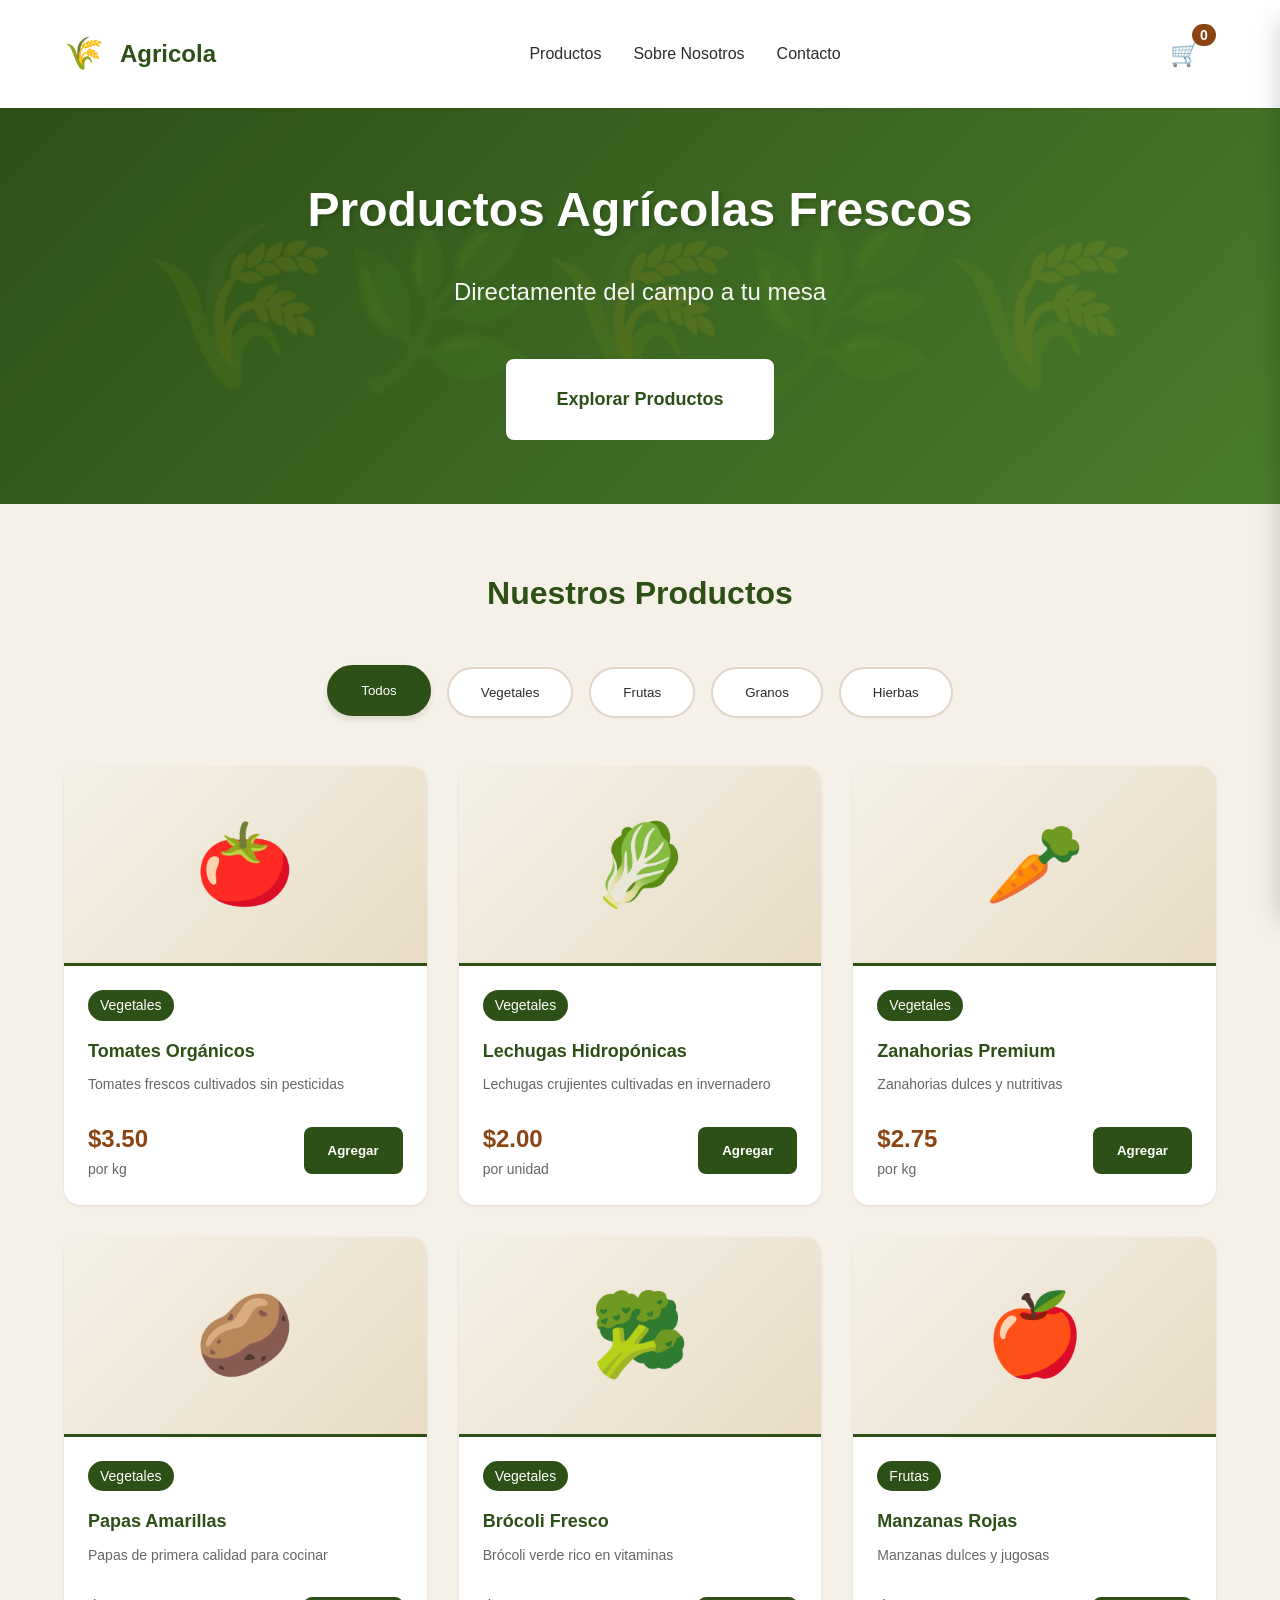
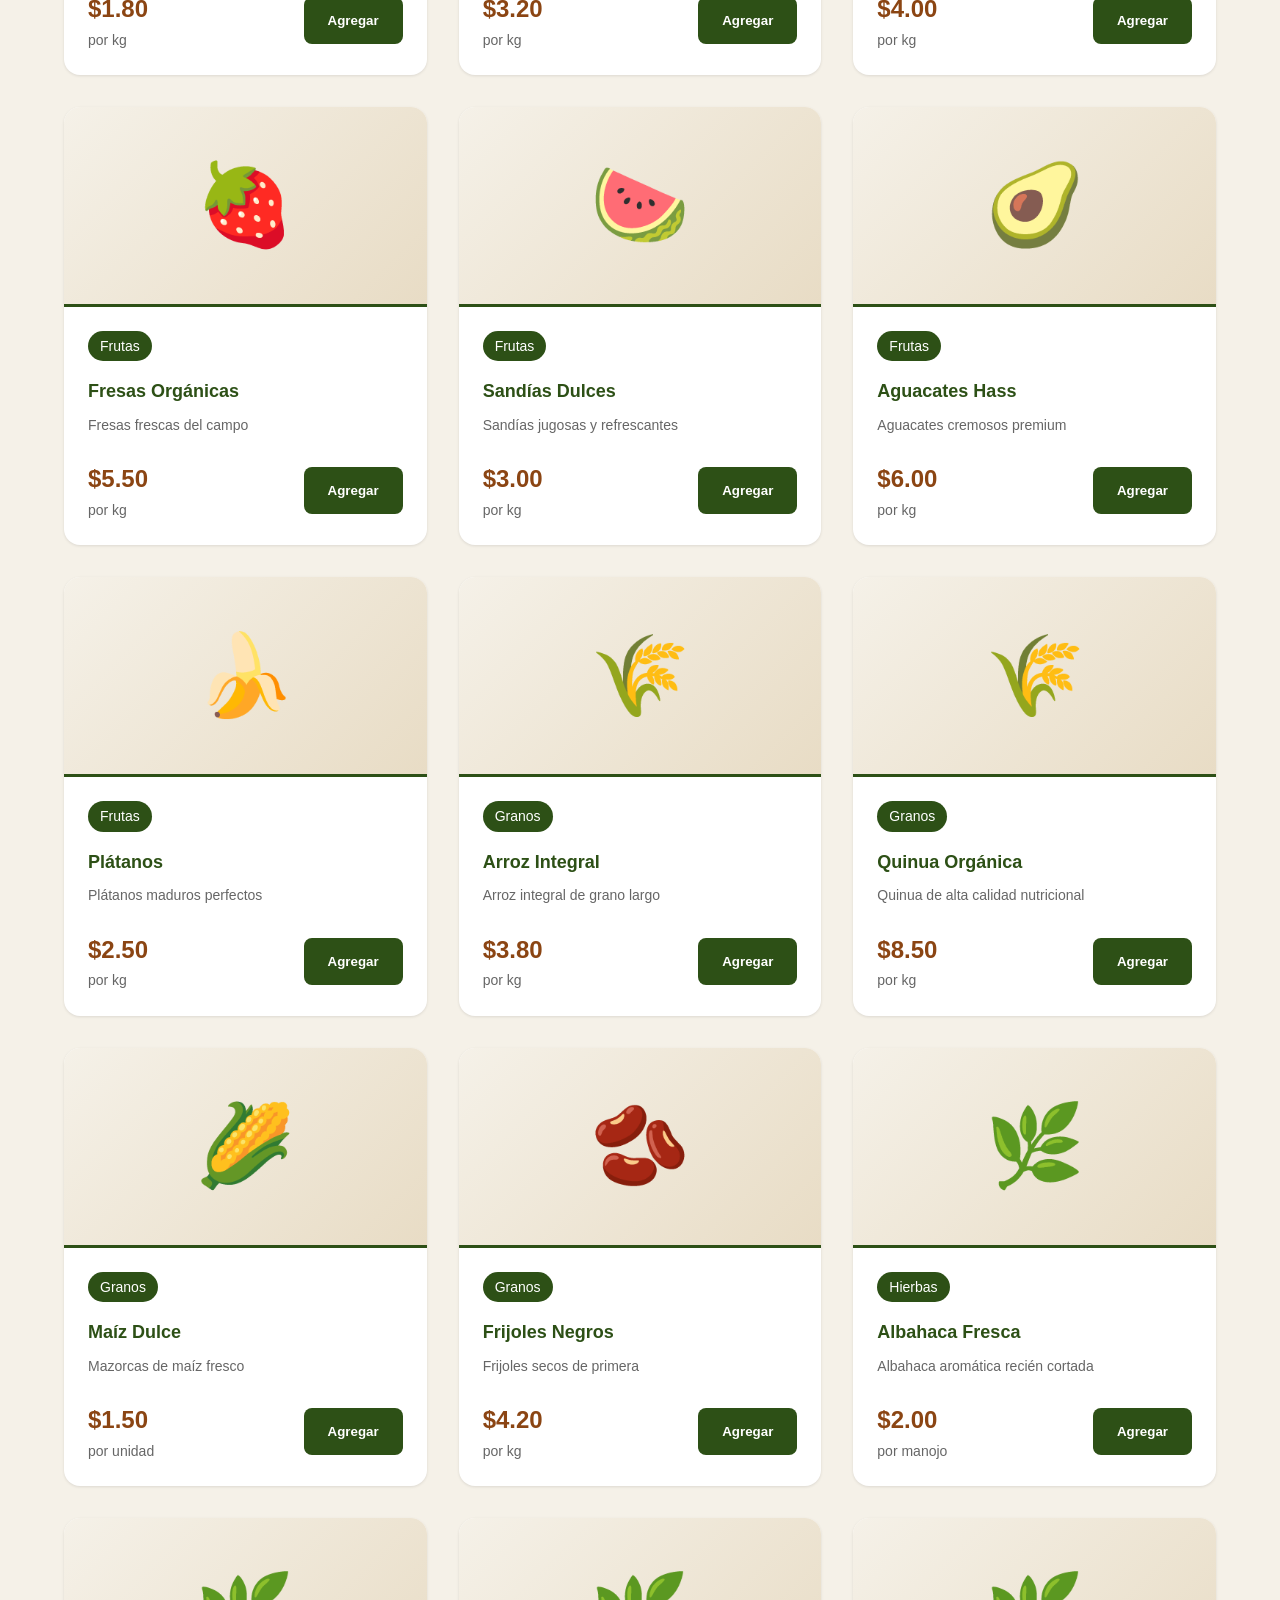
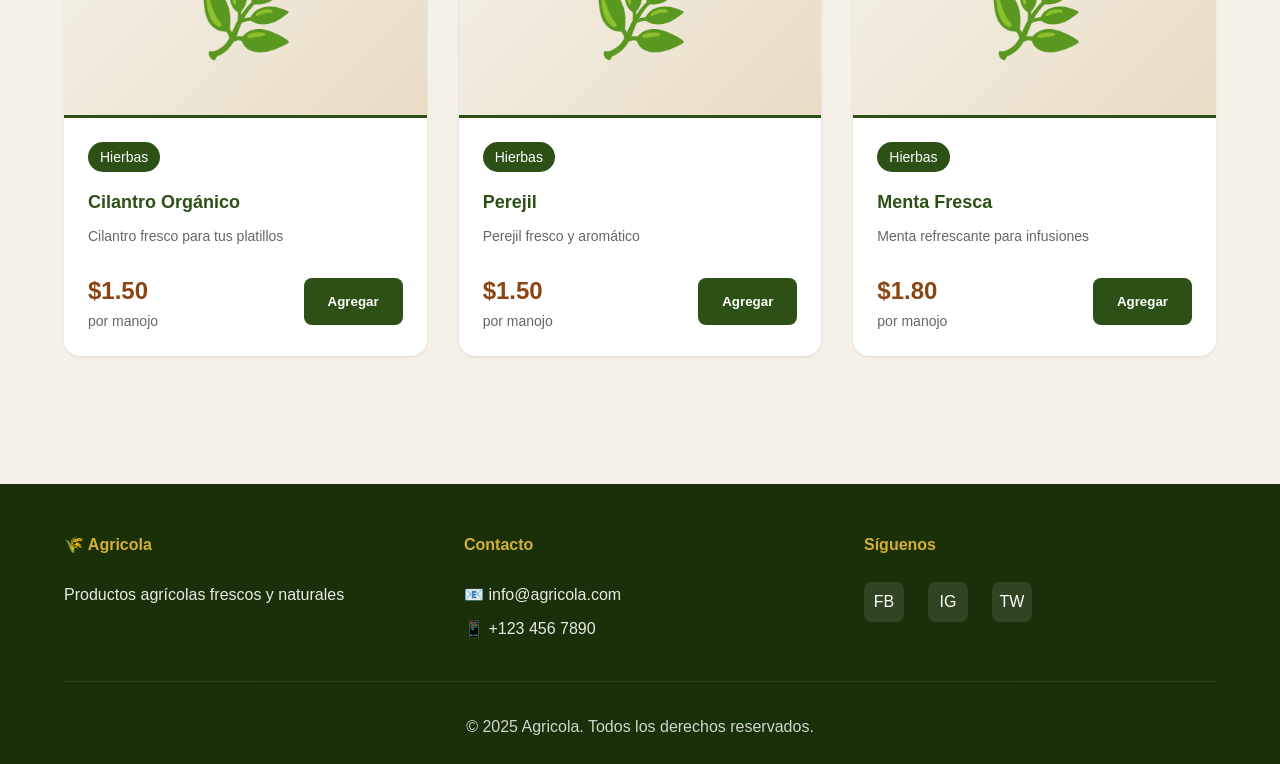
==== index.html @ b3ab6b29 "Crear aplicación web de carrito de compras para productos agrícolas Implementación completa de una a" ====
<!DOCTYPE html>
<html lang="es">
<head>
    <meta charset="UTF-8">
    <meta name="viewport" content="width=device-width, initial-scale=1.0">
    <meta name="description" content="Carrito de compras de productos agrícolas frescos y naturales">
    <title>🌾 Agricola - Productos Agrícolas Frescos</title>
    <link rel="stylesheet" href="styles.css">
</head>
<body>
    <!-- Header -->
    <header class="header">
        <div class="container">
            <div class="header-content">
                <div class="logo">
                    <span class="logo-icon">🌾</span>
                    <h1>Agricola</h1>
                </div>
                <nav class="nav">
                    <a href="#productos" class="nav-link">Productos</a>
                    <a href="#sobre-nosotros" class="nav-link">Sobre Nosotros</a>
                    <a href="#contacto" class="nav-link">Contacto</a>
                </nav>
                <button class="cart-toggle" id="cartToggle" aria-label="Abrir carrito">
                    🛒
                    <span class="cart-count" id="cartCount">0</span>
                </button>
            </div>
        </div>
    </header>

    <!-- Hero Section -->
    <section class="hero">
        <div class="container">
            <div class="hero-content">
                <h2 class="hero-title">Productos Agrícolas Frescos</h2>
                <p class="hero-subtitle">Directamente del campo a tu mesa</p>
                <a href="#productos" class="btn btn-primary">Explorar Productos</a>
            </div>
        </div>
    </section>

    <!-- Products Section -->
    <section class="products-section" id="productos">
        <div class="container">
            <h2 class="section-title">Nuestros Productos</h2>

            <!-- Filter Buttons -->
            <div class="filter-buttons">
                <button class="filter-btn active" data-filter="all">Todos</button>
                <button class="filter-btn" data-filter="vegetables">Vegetales</button>
                <button class="filter-btn" data-filter="fruits">Frutas</button>
                <button class="filter-btn" data-filter="grains">Granos</button>
                <button class="filter-btn" data-filter="herbs">Hierbas</button>
            </div>

            <!-- Products Grid -->
            <div class="products-grid" id="productsGrid">
                <!-- Products will be dynamically inserted here -->
            </div>
        </div>
    </section>

    <!-- Shopping Cart Sidebar -->
    <div class="cart-sidebar" id="cartSidebar">
        <div class="cart-header">
            <h3>Tu Carrito</h3>
            <button class="cart-close" id="cartClose" aria-label="Cerrar carrito">✕</button>
        </div>

        <div class="cart-items" id="cartItems">
            <!-- Cart items will be dynamically inserted here -->
        </div>

        <div class="cart-empty" id="cartEmpty">
            <p>🛒</p>
            <p>Tu carrito está vacío</p>
        </div>

        <div class="cart-footer" id="cartFooter">
            <div class="cart-total">
                <span>Total:</span>
                <span class="total-amount" id="totalAmount">$0.00</span>
            </div>
            <button class="btn btn-primary btn-block" id="checkoutBtn">
                Proceder al Pago
            </button>
        </div>
    </div>

    <!-- Overlay -->
    <div class="overlay" id="overlay"></div>

    <!-- Footer -->
    <footer class="footer" id="contacto">
        <div class="container">
            <div class="footer-content">
                <div class="footer-section">
                    <h4>🌾 Agricola</h4>
                    <p>Productos agrícolas frescos y naturales</p>
                </div>
                <div class="footer-section">
                    <h4>Contacto</h4>
                    <p>📧 info@agricola.com</p>
                    <p>📱 +123 456 7890</p>
                </div>
                <div class="footer-section">
                    <h4>Síguenos</h4>
                    <div class="social-links">
                        <a href="#" aria-label="Facebook">FB</a>
                        <a href="#" aria-label="Instagram">IG</a>
                        <a href="#" aria-label="Twitter">TW</a>
                    </div>
                </div>
            </div>
            <div class="footer-bottom">
                <p>&copy; 2025 Agricola. Todos los derechos reservados.</p>
            </div>
        </div>
    </footer>

    <script src="script.js"></script>
</body>
</html>
---- styles.css ----
/* ===== CSS Variables (Design System) ===== */
:root {
    /* Agricultural Color Palette */
    --color-primary: #2d5016;
    --color-primary-light: #4a7c2c;
    --color-primary-dark: #1a3009;
    --color-secondary: #8b4513;
    --color-accent: #d4af37;

    /* Neutral Colors */
    --color-bg: #f5f1e8;
    --color-bg-secondary: #ffffff;
    --color-text: #2c2c2c;
    --color-text-light: #666666;
    --color-border: #e0d5c7;

    /* Spacing */
    --spacing-xs: 0.5rem;
    --spacing-sm: 1rem;
    --spacing-md: 1.5rem;
    --spacing-lg: 2rem;
    --spacing-xl: 3rem;
    --spacing-2xl: 4rem;

    /* Typography */
    --font-sans: -apple-system, BlinkMacSystemFont, 'Segoe UI', Roboto, Oxygen, Ubuntu, Cantarell, sans-serif;
    --font-size-sm: 0.875rem;
    --font-size-base: 1rem;
    --font-size-lg: 1.125rem;
    --font-size-xl: 1.5rem;
    --font-size-2xl: 2rem;
    --font-size-3xl: 3rem;

    /* Shadows */
    --shadow-sm: 0 1px 3px rgba(0, 0, 0, 0.1);
    --shadow-md: 0 4px 6px rgba(0, 0, 0, 0.1);
    --shadow-lg: 0 10px 15px rgba(0, 0, 0, 0.15);
    --shadow-xl: 0 20px 25px rgba(0, 0, 0, 0.2);

    /* Border Radius */
    --radius-sm: 0.375rem;
    --radius-md: 0.5rem;
    --radius-lg: 1rem;
    --radius-full: 9999px;

    /* Transitions */
    --transition-fast: 150ms ease-in-out;
    --transition-base: 250ms ease-in-out;
    --transition-slow: 350ms ease-in-out;
}

/* ===== Reset & Base Styles ===== */
* {
    margin: 0;
    padding: 0;
    box-sizing: border-box;
}

html {
    scroll-behavior: smooth;
}

body {
    font-family: var(--font-sans);
    font-size: var(--font-size-base);
    line-height: 1.6;
    color: var(--color-text);
    background-color: var(--color-bg);
    overflow-x: hidden;
}

img {
    max-width: 100%;
    height: auto;
    display: block;
}

button {
    font-family: inherit;
    cursor: pointer;
    border: none;
    background: none;
}

a {
    text-decoration: none;
    color: inherit;
}

/* ===== Utility Classes ===== */
.container {
    max-width: 1200px;
    margin: 0 auto;
    padding: 0 var(--spacing-md);
}

.btn {
    display: inline-block;
    padding: var(--spacing-sm) var(--spacing-lg);
    border-radius: var(--radius-md);
    font-weight: 600;
    text-align: center;
    transition: all var(--transition-base);
    border: 2px solid transparent;
}

.btn-primary {
    background-color: var(--color-primary);
    color: white;
}

.btn-primary:hover {
    background-color: var(--color-primary-light);
    transform: translateY(-2px);
    box-shadow: var(--shadow-md);
}

.btn-block {
    width: 100%;
    display: block;
}

.section-title {
    font-size: var(--font-size-2xl);
    font-weight: 700;
    color: var(--color-primary);
    text-align: center;
    margin-bottom: var(--spacing-xl);
}

/* ===== Header ===== */
.header {
    background-color: var(--color-bg-secondary);
    box-shadow: var(--shadow-sm);
    position: sticky;
    top: 0;
    z-index: 100;
}

.header-content {
    display: flex;
    justify-content: space-between;
    align-items: center;
    padding: var(--spacing-md) 0;
    gap: var(--spacing-lg);
}

.logo {
    display: flex;
    align-items: center;
    gap: var(--spacing-sm);
}

.logo-icon {
    font-size: var(--font-size-2xl);
}

.logo h1 {
    font-size: var(--font-size-xl);
    color: var(--color-primary);
    font-weight: 700;
}

.nav {
    display: flex;
    gap: var(--spacing-lg);
}

.nav-link {
    font-weight: 500;
    color: var(--color-text);
    transition: color var(--transition-fast);
    position: relative;
}

.nav-link::after {
    content: '';
    position: absolute;
    bottom: -4px;
    left: 0;
    width: 0;
    height: 2px;
    background-color: var(--color-primary);
    transition: width var(--transition-base);
}

.nav-link:hover {
    color: var(--color-primary);
}

.nav-link:hover::after {
    width: 100%;
}

.cart-toggle {
    position: relative;
    font-size: var(--font-size-xl);
    padding: var(--spacing-sm);
    border-radius: var(--radius-md);
    transition: all var(--transition-base);
}

.cart-toggle:hover {
    background-color: var(--color-bg);
    transform: scale(1.1);
}

.cart-count {
    position: absolute;
    top: 0;
    right: 0;
    background-color: var(--color-secondary);
    color: white;
    font-size: var(--font-size-sm);
    font-weight: 700;
    padding: 0.2rem 0.5rem;
    border-radius: var(--radius-full);
    min-width: 1.5rem;
    text-align: center;
}

/* ===== Hero Section ===== */
.hero {
    background: linear-gradient(135deg, var(--color-primary) 0%, var(--color-primary-light) 100%);
    color: white;
    padding: var(--spacing-2xl) 0;
    text-align: center;
    position: relative;
    overflow: hidden;
}

.hero::before {
    content: '🌾🌿🌾🌿🌾';
    position: absolute;
    top: 50%;
    left: 50%;
    transform: translate(-50%, -50%);
    font-size: 10rem;
    opacity: 0.1;
    white-space: nowrap;
}

.hero-content {
    position: relative;
    z-index: 1;
}

.hero-title {
    font-size: var(--font-size-3xl);
    font-weight: 800;
    margin-bottom: var(--spacing-md);
    text-shadow: 2px 2px 4px rgba(0, 0, 0, 0.2);
}

.hero-subtitle {
    font-size: var(--font-size-xl);
    margin-bottom: var(--spacing-xl);
    opacity: 0.95;
}

.hero .btn {
    background-color: white;
    color: var(--color-primary);
    font-size: var(--font-size-lg);
    padding: var(--spacing-md) var(--spacing-xl);
}

.hero .btn:hover {
    background-color: var(--color-accent);
    color: white;
}

/* ===== Products Section ===== */
.products-section {
    padding: var(--spacing-2xl) 0;
}

/* Filter Buttons */
.filter-buttons {
    display: flex;
    justify-content: center;
    gap: var(--spacing-sm);
    margin-bottom: var(--spacing-xl);
    flex-wrap: wrap;
}

.filter-btn {
    padding: var(--spacing-sm) var(--spacing-lg);
    border-radius: var(--radius-full);
    background-color: white;
    color: var(--color-text);
    font-weight: 500;
    border: 2px solid var(--color-border);
    transition: all var(--transition-base);
}

.filter-btn:hover,
.filter-btn.active {
    background-color: var(--color-primary);
    color: white;
    border-color: var(--color-primary);
    transform: translateY(-2px);
    box-shadow: var(--shadow-md);
}

/* Products Grid */
.products-grid {
    display: grid;
    grid-template-columns: repeat(auto-fill, minmax(280px, 1fr));
    gap: var(--spacing-lg);
}

.product-card {
    background-color: white;
    border-radius: var(--radius-lg);
    overflow: hidden;
    box-shadow: var(--shadow-sm);
    transition: all var(--transition-base);
    display: flex;
    flex-direction: column;
}

.product-card:hover {
    transform: translateY(-8px);
    box-shadow: var(--shadow-xl);
}

.product-image {
    width: 100%;
    height: 200px;
    display: flex;
    align-items: center;
    justify-content: center;
    background: linear-gradient(135deg, var(--color-bg) 0%, #e8dcc5 100%);
    font-size: 5rem;
    border-bottom: 3px solid var(--color-primary);
}

.product-info {
    padding: var(--spacing-md);
    flex-grow: 1;
    display: flex;
    flex-direction: column;
}

.product-category {
    display: inline-block;
    background-color: var(--color-primary);
    color: white;
    font-size: var(--font-size-sm);
    padding: 0.25rem 0.75rem;
    border-radius: var(--radius-full);
    margin-bottom: var(--spacing-sm);
    align-self: flex-start;
}

.product-name {
    font-size: var(--font-size-lg);
    font-weight: 700;
    color: var(--color-primary);
    margin-bottom: var(--spacing-xs);
}

.product-description {
    color: var(--color-text-light);
    font-size: var(--font-size-sm);
    margin-bottom: var(--spacing-md);
    flex-grow: 1;
}

.product-footer {
    display: flex;
    justify-content: space-between;
    align-items: center;
    gap: var(--spacing-md);
}

.product-price {
    font-size: var(--font-size-xl);
    font-weight: 700;
    color: var(--color-secondary);
}

.product-unit {
    font-size: var(--font-size-sm);
    color: var(--color-text-light);
}

.add-to-cart-btn {
    background-color: var(--color-primary);
    color: white;
    padding: var(--spacing-sm) var(--spacing-md);
    border-radius: var(--radius-md);
    font-weight: 600;
    transition: all var(--transition-base);
    white-space: nowrap;
}

.add-to-cart-btn:hover {
    background-color: var(--color-primary-light);
    transform: scale(1.05);
}

.add-to-cart-btn:active {
    transform: scale(0.95);
}

/* ===== Shopping Cart Sidebar ===== */
.cart-sidebar {
    position: fixed;
    top: 0;
    right: -400px;
    width: 400px;
    max-width: 100vw;
    height: 100vh;
    background-color: white;
    box-shadow: var(--shadow-xl);
    z-index: 1000;
    transition: right var(--transition-slow);
    display: flex;
    flex-direction: column;
}

.cart-sidebar.active {
    right: 0;
}

.cart-header {
    display: flex;
    justify-content: space-between;
    align-items: center;
    padding: var(--spacing-lg);
    border-bottom: 2px solid var(--color-border);
}

.cart-header h3 {
    font-size: var(--font-size-xl);
    color: var(--color-primary);
}

.cart-close {
    font-size: var(--font-size-2xl);
    color: var(--color-text-light);
    padding: var(--spacing-xs);
    transition: color var(--transition-fast);
}

.cart-close:hover {
    color: var(--color-primary);
}

.cart-items {
    flex-grow: 1;
    overflow-y: auto;
    padding: var(--spacing-lg);
}

.cart-item {
    display: flex;
    gap: var(--spacing-md);
    padding: var(--spacing-md);
    background-color: var(--color-bg);
    border-radius: var(--radius-md);
    margin-bottom: var(--spacing-md);
}

.cart-item-image {
    font-size: 3rem;
    width: 80px;
    height: 80px;
    display: flex;
    align-items: center;
    justify-content: center;
    background-color: white;
    border-radius: var(--radius-md);
    flex-shrink: 0;
}

.cart-item-details {
    flex-grow: 1;
}

.cart-item-name {
    font-weight: 700;
    color: var(--color-primary);
    margin-bottom: var(--spacing-xs);
}

.cart-item-price {
    color: var(--color-secondary);
    font-weight: 600;
    margin-bottom: var(--spacing-sm);
}

.cart-item-controls {
    display: flex;
    align-items: center;
    gap: var(--spacing-sm);
}

.quantity-btn {
    width: 2rem;
    height: 2rem;
    border-radius: var(--radius-sm);
    background-color: var(--color-primary);
    color: white;
    font-weight: 700;
    transition: all var(--transition-fast);
}

.quantity-btn:hover {
    background-color: var(--color-primary-light);
    transform: scale(1.1);
}

.quantity-btn:active {
    transform: scale(0.9);
}

.quantity-display {
    min-width: 2rem;
    text-align: center;
    font-weight: 600;
}

.remove-btn {
    color: var(--color-secondary);
    font-size: var(--font-size-sm);
    padding: var(--spacing-xs);
    transition: color var(--transition-fast);
}

.remove-btn:hover {
    color: #d32f2f;
}

.cart-empty {
    display: none;
    text-align: center;
    padding: var(--spacing-2xl);
    color: var(--color-text-light);
}

.cart-empty.active {
    display: block;
}

.cart-empty p:first-child {
    font-size: 4rem;
    margin-bottom: var(--spacing-md);
}

.cart-footer {
    padding: var(--spacing-lg);
    border-top: 2px solid var(--color-border);
    background-color: var(--color-bg);
}

.cart-total {
    display: flex;
    justify-content: space-between;
    align-items: center;
    margin-bottom: var(--spacing-md);
    font-size: var(--font-size-lg);
    font-weight: 700;
}

.total-amount {
    color: var(--color-secondary);
    font-size: var(--font-size-2xl);
}

/* ===== Overlay ===== */
.overlay {
    position: fixed;
    top: 0;
    left: 0;
    width: 100%;
    height: 100%;
    background-color: rgba(0, 0, 0, 0.5);
    z-index: 999;
    opacity: 0;
    visibility: hidden;
    transition: all var(--transition-base);
}

.overlay.active {
    opacity: 1;
    visibility: visible;
}

/* ===== Footer ===== */
.footer {
    background-color: var(--color-primary-dark);
    color: white;
    padding: var(--spacing-xl) 0 var(--spacing-md);
    margin-top: var(--spacing-2xl);
}

.footer-content {
    display: grid;
    grid-template-columns: repeat(auto-fit, minmax(250px, 1fr));
    gap: var(--spacing-xl);
    margin-bottom: var(--spacing-lg);
}

.footer-section h4 {
    margin-bottom: var(--spacing-md);
    color: var(--color-accent);
}

.footer-section p {
    margin-bottom: var(--spacing-xs);
    opacity: 0.9;
}

.social-links {
    display: flex;
    gap: var(--spacing-md);
}

.social-links a {
    width: 2.5rem;
    height: 2.5rem;
    display: flex;
    align-items: center;
    justify-content: center;
    background-color: rgba(255, 255, 255, 0.1);
    border-radius: var(--radius-md);
    transition: all var(--transition-base);
}

.social-links a:hover {
    background-color: var(--color-accent);
    transform: translateY(-3px);
}

.footer-bottom {
    text-align: center;
    padding-top: var(--spacing-lg);
    border-top: 1px solid rgba(255, 255, 255, 0.1);
    opacity: 0.8;
}

/* ===== Responsive Design ===== */

/* Tablet */
@media (max-width: 768px) {
    :root {
        --font-size-3xl: 2rem;
        --font-size-2xl: 1.5rem;
    }

    .nav {
        display: none;
    }

    .hero-title {
        font-size: var(--font-size-2xl);
    }

    .hero-subtitle {
        font-size: var(--font-size-lg);
    }

    .products-grid {
        grid-template-columns: repeat(auto-fill, minmax(220px, 1fr));
        gap: var(--spacing-md);
    }

    .cart-sidebar {
        width: 350px;
        right: -350px;
    }
}

/* Mobile */
@media (max-width: 480px) {
    :root {
        --spacing-md: 1rem;
        --spacing-lg: 1.5rem;
        --spacing-xl: 2rem;
        --spacing-2xl: 3rem;
    }

    .header-content {
        padding: var(--spacing-sm) 0;
    }

    .logo h1 {
        font-size: var(--font-size-lg);
    }

    .hero {
        padding: var(--spacing-xl) 0;
    }

    .products-grid {
        grid-template-columns: 1fr;
    }

    .filter-buttons {
        gap: var(--spacing-xs);
    }

    .filter-btn {
        padding: var(--spacing-xs) var(--spacing-md);
        font-size: var(--font-size-sm);
    }

    .cart-sidebar {
        width: 100%;
        right: -100%;
    }

    .footer-content {
        grid-template-columns: 1fr;
        gap: var(--spacing-lg);
    }
}

/* ===== Animations ===== */
@keyframes slideIn {
    from {
        opacity: 0;
        transform: translateY(20px);
    }
    to {
        opacity: 1;
        transform: translateY(0);
    }
}

.product-card {
    animation: slideIn var(--transition-slow) ease-out;
}

/* Smooth scroll offset for fixed header */
html {
    scroll-padding-top: 80px;
}
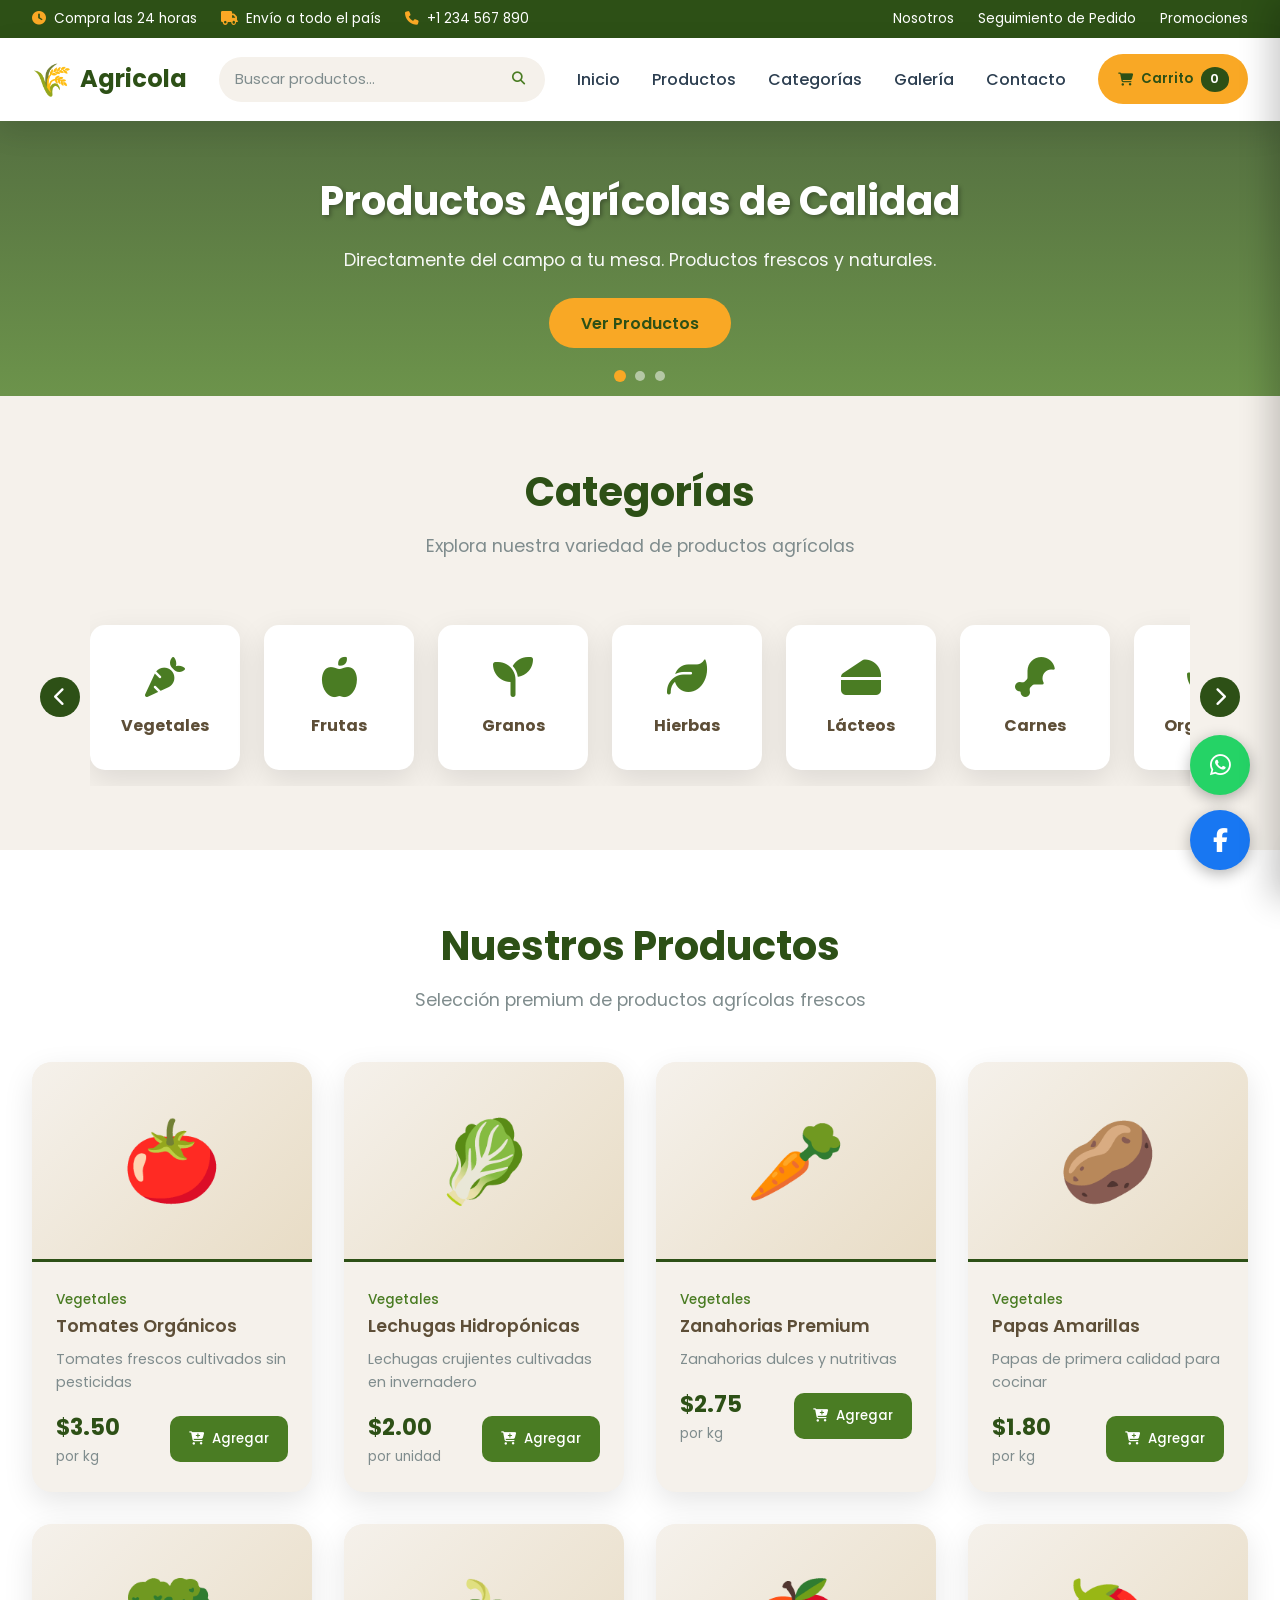
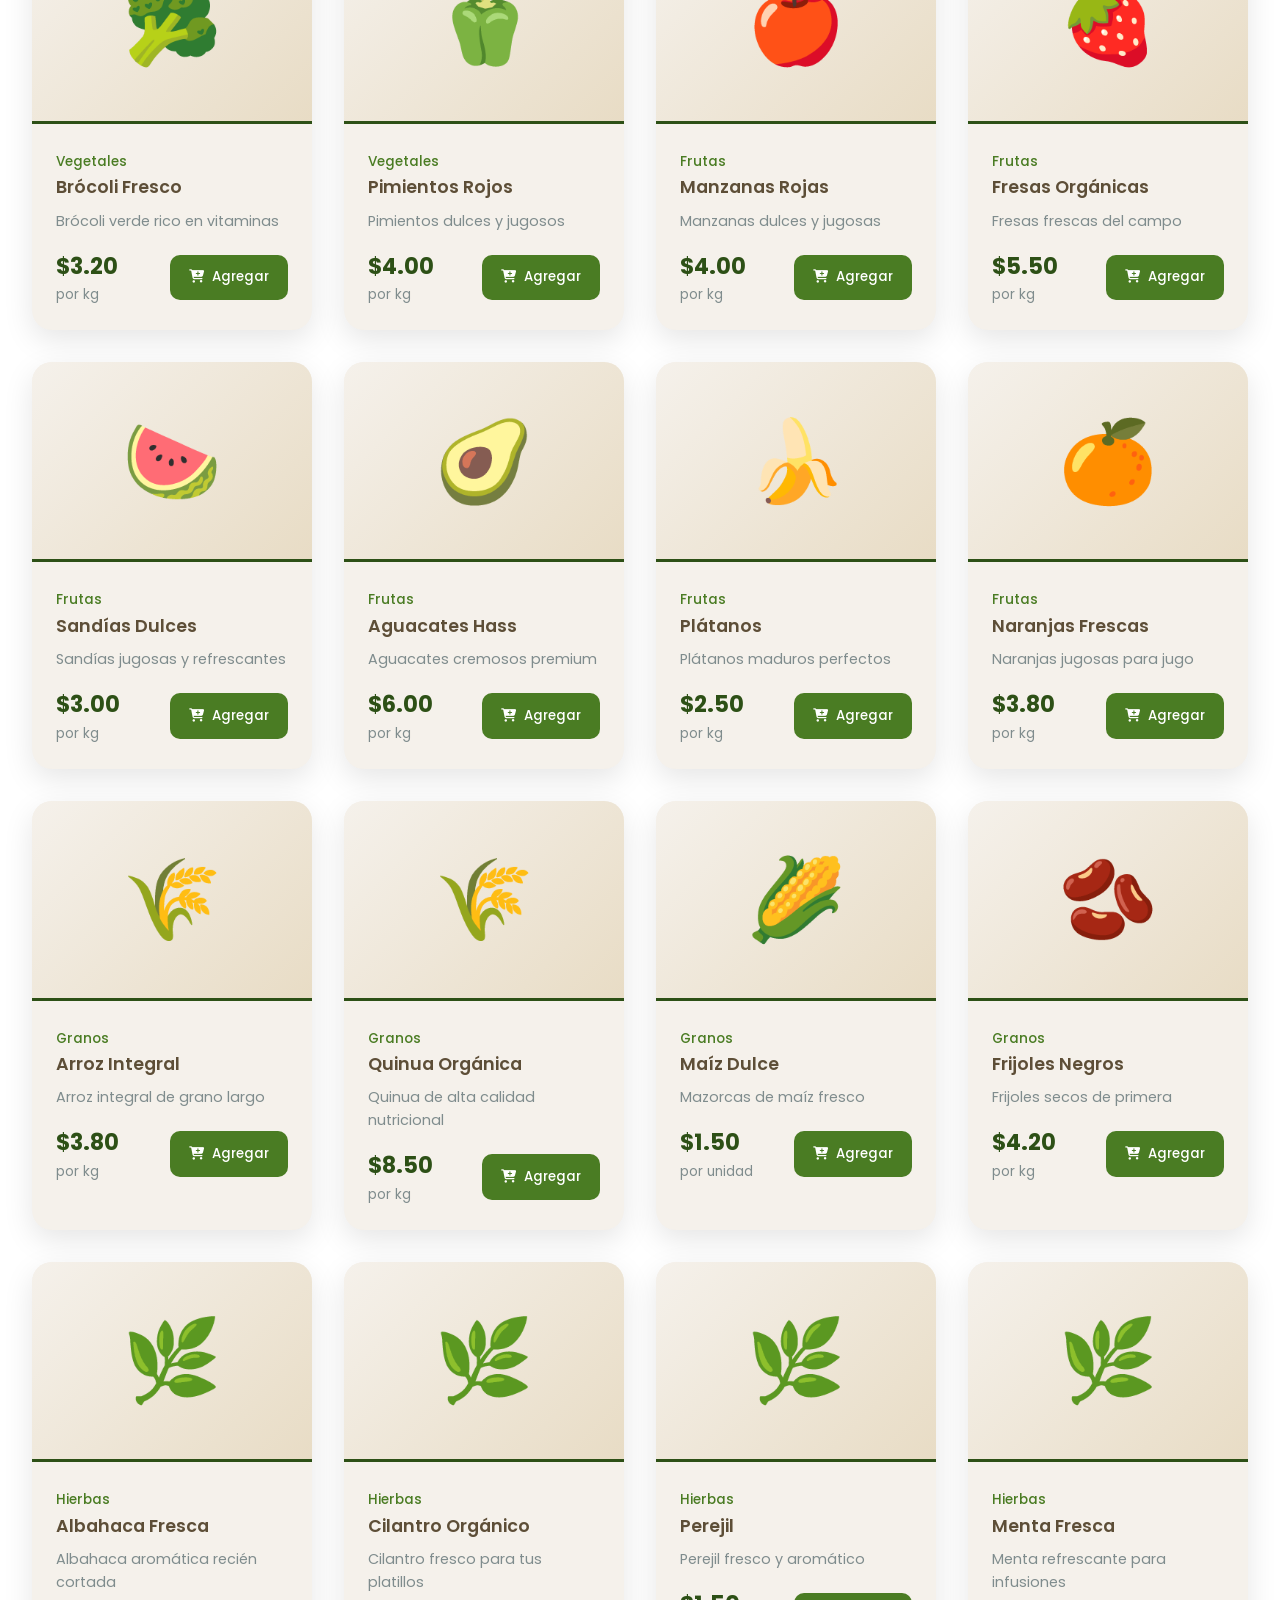
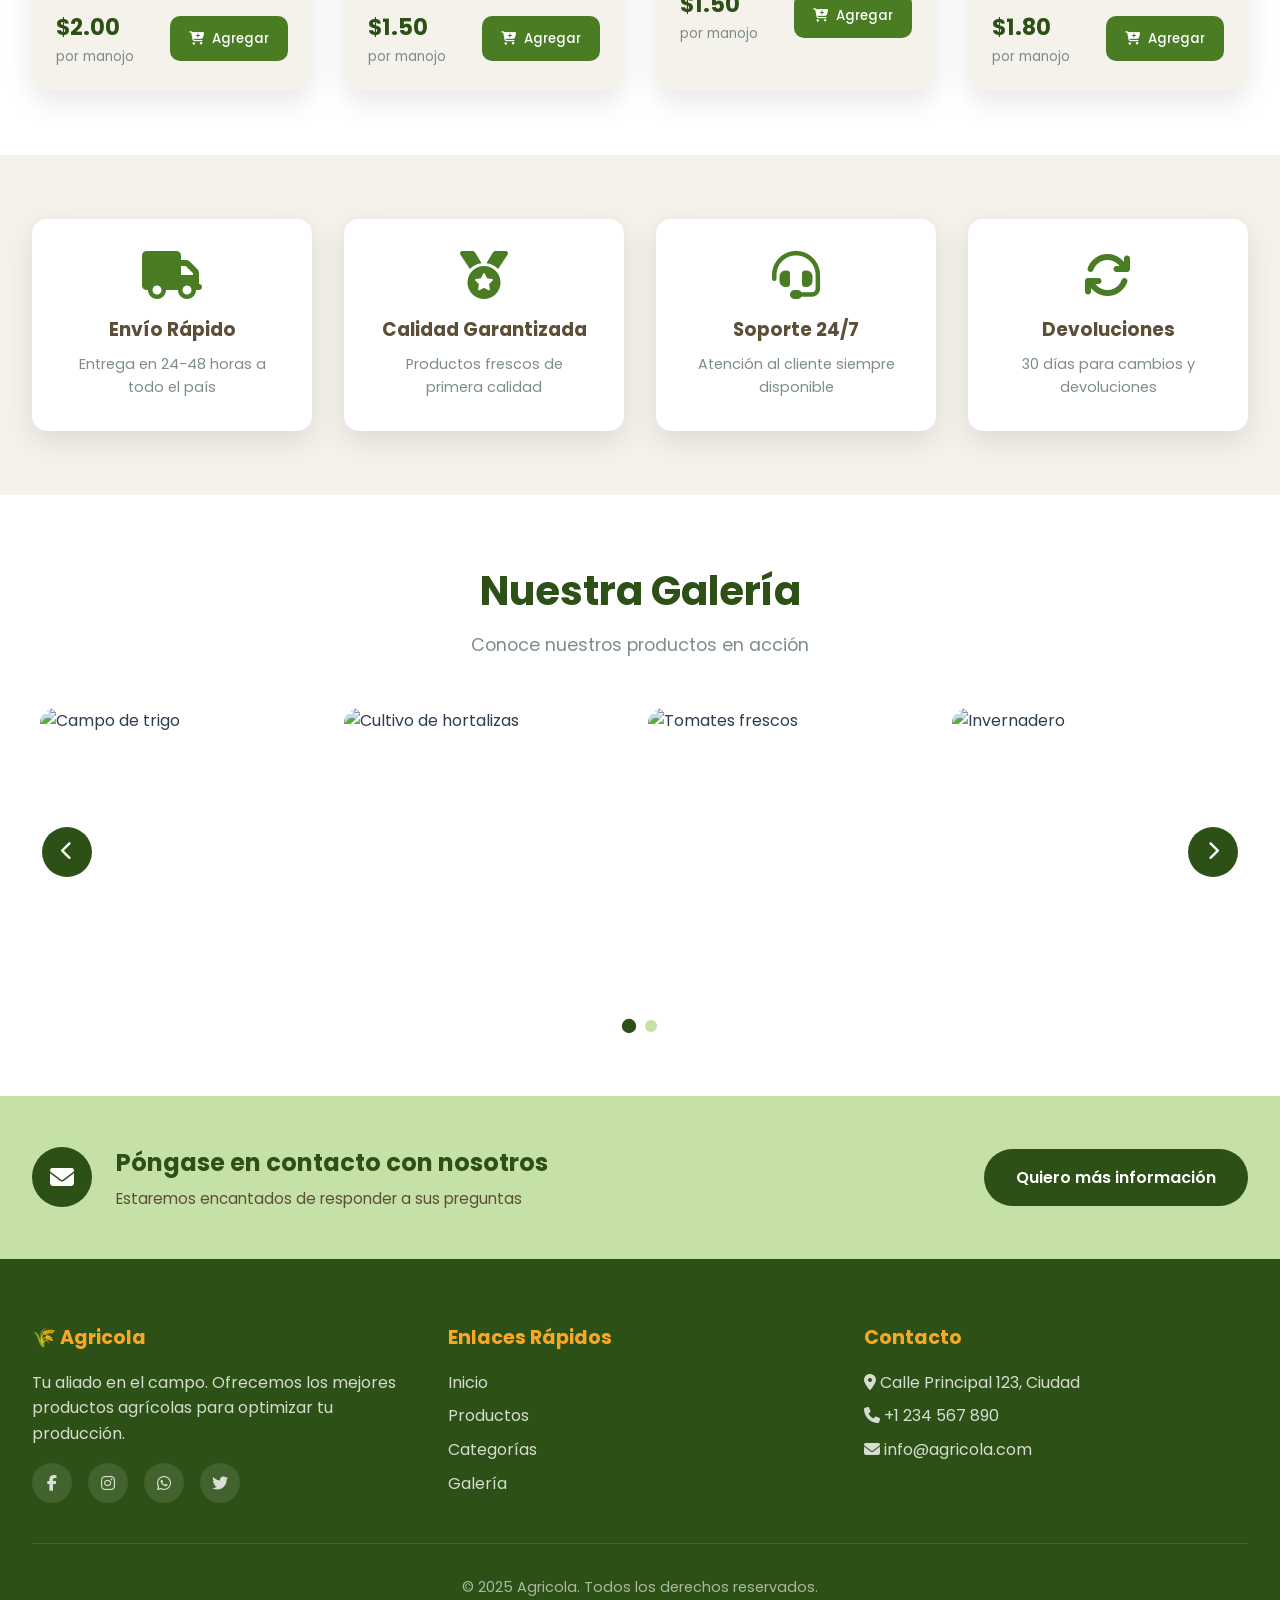
==== commit 4198b60f: "Rediseño completo con hero banner reducido y nuevas características CARACTERÍSTICAS PRINCIPALES: - H" ====
--- a/index.html
+++ b/index.html
@@ -3,121 +3,337 @@
 <head>
     <meta charset="UTF-8">
     <meta name="viewport" content="width=device-width, initial-scale=1.0">
-    <meta name="description" content="Carrito de compras de productos agrícolas frescos y naturales">
-    <title>🌾 Agricola - Productos Agrícolas Frescos</title>
+    <title>AgroMarket - Productos Agrícolas Frescos</title>
+    <link href="https://fonts.googleapis.com/css2?family=Poppins:wght@300;400;500;600;700&display=swap" rel="stylesheet">
+    <link rel="stylesheet" href="https://cdnjs.cloudflare.com/ajax/libs/font-awesome/6.4.0/css/all.min.css">
     <link rel="stylesheet" href="styles.css">
 </head>
 <body>
+    <!-- Top Bar -->
+    <div class="top-bar">
+        <div class="top-bar-content">
+            <div class="top-bar-left">
+                <div class="top-bar-item">
+                    <i class="fas fa-clock"></i>
+                    <span>Compra las 24 horas</span>
+                </div>
+                <div class="top-bar-item">
+                    <i class="fas fa-truck"></i>
+                    <span>Envío a todo el país</span>
+                </div>
+                <div class="top-bar-item">
+                    <i class="fas fa-phone"></i>
+                    <span>+1 234 567 890</span>
+                </div>
+            </div>
+            <div class="top-bar-right">
+                <a href="#nosotros" class="top-bar-link">Nosotros</a>
+                <a href="#seguimiento" class="top-bar-link">Seguimiento de Pedido</a>
+                <a href="#promociones" class="top-bar-link">Promociones</a>
+            </div>
+        </div>
+    </div>
+
     <!-- Header -->
-    <header class="header">
-        <div class="container">
-            <div class="header-content">
-                <div class="logo">
-                    <span class="logo-icon">🌾</span>
-                    <h1>Agricola</h1>
-                </div>
-                <nav class="nav">
-                    <a href="#productos" class="nav-link">Productos</a>
-                    <a href="#sobre-nosotros" class="nav-link">Sobre Nosotros</a>
-                    <a href="#contacto" class="nav-link">Contacto</a>
-                </nav>
-                <button class="cart-toggle" id="cartToggle" aria-label="Abrir carrito">
-                    🛒
-                    <span class="cart-count" id="cartCount">0</span>
+    <header>
+        <nav>
+            <a href="#" class="logo">
+                <span class="logo-icon">🌾</span>
+                <span class="logo-text">Agricola</span>
+            </a>
+            <div class="search-bar">
+                <input type="text" placeholder="Buscar productos..." id="searchInput">
+                <button onclick="performSearch()">
+                    <i class="fas fa-search"></i>
                 </button>
             </div>
-        </div>
+            <ul class="nav-links">
+                <li><a href="#inicio">Inicio</a></li>
+                <li><a href="#productos">Productos</a></li>
+                <li><a href="#categorias">Categorías</a></li>
+                <li><a href="#galeria">Galería</a></li>
+                <li><a href="#contacto">Contacto</a></li>
+            </ul>
+            <button class="cart-btn" onclick="toggleCart()">
+                <i class="fas fa-shopping-cart"></i>
+                <span class="cart-text">Carrito</span>
+                <span class="cart-count" id="cartCount">0</span>
+            </button>
+            <button class="menu-toggle" id="menuToggle">
+                <i class="fas fa-bars"></i>
+            </button>
+        </nav>
     </header>
 
-    <!-- Hero Section -->
-    <section class="hero">
-        <div class="container">
-            <div class="hero-content">
-                <h2 class="hero-title">Productos Agrícolas Frescos</h2>
-                <p class="hero-subtitle">Directamente del campo a tu mesa</p>
-                <a href="#productos" class="btn btn-primary">Explorar Productos</a>
-            </div>
-        </div>
-    </section>
-
-    <!-- Products Section -->
-    <section class="products-section" id="productos">
-        <div class="container">
-            <h2 class="section-title">Nuestros Productos</h2>
-
-            <!-- Filter Buttons -->
-            <div class="filter-buttons">
-                <button class="filter-btn active" data-filter="all">Todos</button>
-                <button class="filter-btn" data-filter="vegetables">Vegetales</button>
-                <button class="filter-btn" data-filter="fruits">Frutas</button>
-                <button class="filter-btn" data-filter="grains">Granos</button>
-                <button class="filter-btn" data-filter="herbs">Hierbas</button>
-            </div>
-
-            <!-- Products Grid -->
-            <div class="products-grid" id="productsGrid">
-                <!-- Products will be dynamically inserted here -->
-            </div>
-        </div>
-    </section>
-
-    <!-- Shopping Cart Sidebar -->
+    <!-- Hero Section (Reduced Size) -->
+    <section class="hero" id="inicio">
+        <div class="hero-slides">
+            <div class="hero-slide active"></div>
+            <div class="hero-slide"></div>
+            <div class="hero-slide"></div>
+        </div>
+        <div class="hero-content">
+            <h1 id="heroTitle">Productos Agrícolas de Calidad</h1>
+            <p id="heroDescription">Directamente del campo a tu mesa. Productos frescos y naturales.</p>
+            <button class="hero-btn" onclick="document.getElementById('productos').scrollIntoView({behavior: 'smooth'})">
+                Ver Productos
+            </button>
+        </div>
+        <div class="hero-indicators">
+            <button class="hero-indicator active" onclick="goToHeroSlide(0)"></button>
+            <button class="hero-indicator" onclick="goToHeroSlide(1)"></button>
+            <button class="hero-indicator" onclick="goToHeroSlide(2)"></button>
+        </div>
+    </section>
+
+    <!-- Categories -->
+    <section class="categories" id="categorias">
+        <div class="section-title">
+            <h2>Categorías</h2>
+            <p>Explora nuestra variedad de productos agrícolas</p>
+        </div>
+        <div class="category-carousel-container">
+            <button class="category-nav prev" onclick="scrollCategories(-1)">
+                <i class="fas fa-chevron-left"></i>
+            </button>
+            <div class="category-grid" id="categoryCarousel">
+                <div class="category-card" onclick="filterProducts('vegetables')">
+                    <i class="fas fa-carrot"></i>
+                    <h3>Vegetales</h3>
+                </div>
+                <div class="category-card" onclick="filterProducts('fruits')">
+                    <i class="fas fa-apple-alt"></i>
+                    <h3>Frutas</h3>
+                </div>
+                <div class="category-card" onclick="filterProducts('grains')">
+                    <i class="fas fa-seedling"></i>
+                    <h3>Granos</h3>
+                </div>
+                <div class="category-card" onclick="filterProducts('herbs')">
+                    <i class="fas fa-leaf"></i>
+                    <h3>Hierbas</h3>
+                </div>
+                <div class="category-card" onclick="filterProducts('dairy')">
+                    <i class="fas fa-cheese"></i>
+                    <h3>Lácteos</h3>
+                </div>
+                <div class="category-card" onclick="filterProducts('meat')">
+                    <i class="fas fa-drumstick-bite"></i>
+                    <h3>Carnes</h3>
+                </div>
+                <div class="category-card" onclick="filterProducts('organic')">
+                    <i class="fas fa-spa"></i>
+                    <h3>Orgánicos</h3>
+                </div>
+                <div class="category-card" onclick="filterProducts('all')">
+                    <i class="fas fa-th"></i>
+                    <h3>Todos</h3>
+                </div>
+            </div>
+            <button class="category-nav next" onclick="scrollCategories(1)">
+                <i class="fas fa-chevron-right"></i>
+            </button>
+        </div>
+    </section>
+
+    <!-- Products -->
+    <section class="products" id="productos">
+        <div class="products-container">
+            <div class="section-title">
+                <h2>Nuestros Productos</h2>
+                <p>Selección premium de productos agrícolas frescos</p>
+            </div>
+            <div class="product-grid" id="productGrid">
+                <!-- Products will be loaded dynamically -->
+            </div>
+        </div>
+    </section>
+
+    <!-- Features -->
+    <section class="features">
+        <div class="features-grid">
+            <div class="feature-card">
+                <i class="fas fa-truck"></i>
+                <h3>Envío Rápido</h3>
+                <p>Entrega en 24-48 horas a todo el país</p>
+            </div>
+            <div class="feature-card">
+                <i class="fas fa-medal"></i>
+                <h3>Calidad Garantizada</h3>
+                <p>Productos frescos de primera calidad</p>
+            </div>
+            <div class="feature-card">
+                <i class="fas fa-headset"></i>
+                <h3>Soporte 24/7</h3>
+                <p>Atención al cliente siempre disponible</p>
+            </div>
+            <div class="feature-card">
+                <i class="fas fa-sync"></i>
+                <h3>Devoluciones</h3>
+                <p>30 días para cambios y devoluciones</p>
+            </div>
+        </div>
+    </section>
+
+    <!-- Gallery -->
+    <section class="gallery" id="galeria">
+        <div class="gallery-container">
+            <div class="section-title">
+                <h2>Nuestra Galería</h2>
+                <p>Conoce nuestros productos en acción</p>
+            </div>
+            <div class="carousel-wrapper">
+                <button class="carousel-btn prev" onclick="moveCarousel(-1)">
+                    <i class="fas fa-chevron-left"></i>
+                </button>
+                <div class="carousel" id="carousel">
+                    <!-- Slide 1 -->
+                    <div class="carousel-slide">
+                        <div class="gallery-item" onclick="openLightbox(0)">
+                            <img src="https://images.unsplash.com/photo-1500382017468-9049fed747ef?w=600" alt="Campo de trigo">
+                        </div>
+                        <div class="gallery-item" onclick="openLightbox(1)">
+                            <img src="https://images.unsplash.com/photo-1574943320219-553eb213f72d?w=600" alt="Cultivo de hortalizas">
+                        </div>
+                        <div class="gallery-item" onclick="openLightbox(2)">
+                            <img src="https://images.unsplash.com/photo-1592841200221-a6898f307baa?w=600" alt="Tomates frescos">
+                        </div>
+                        <div class="gallery-item" onclick="openLightbox(3)">
+                            <img src="https://images.unsplash.com/photo-1416879595882-3373a0480b5b?w=600" alt="Invernadero">
+                        </div>
+                    </div>
+                    <!-- Slide 2 -->
+                    <div class="carousel-slide">
+                        <div class="gallery-item" onclick="openLightbox(4)">
+                            <img src="https://images.unsplash.com/photo-1464226184884-fa280b87c399?w=600" alt="Cosecha">
+                        </div>
+                        <div class="gallery-item" onclick="openLightbox(5)">
+                            <img src="https://images.unsplash.com/photo-1625246333195-78d9c38ad449?w=600" alt="Tractor en campo">
+                        </div>
+                        <div class="gallery-item" onclick="openLightbox(6)">
+                            <img src="https://images.unsplash.com/photo-1530836369250-ef72a3f5cda8?w=600" alt="Plantas jóvenes">
+                        </div>
+                        <div class="gallery-item" onclick="openLightbox(7)">
+                            <img src="https://images.unsplash.com/photo-1598170845058-32b9d6a5da37?w=600" alt="Zanahorias frescas">
+                        </div>
+                    </div>
+                </div>
+                <button class="carousel-btn next" onclick="moveCarousel(1)">
+                    <i class="fas fa-chevron-right"></i>
+                </button>
+            </div>
+            <div class="carousel-dots" id="carouselDots">
+                <button class="carousel-dot active" onclick="goToSlide(0)"></button>
+                <button class="carousel-dot" onclick="goToSlide(1)"></button>
+            </div>
+        </div>
+    </section>
+
+    <!-- Contact Bar -->
+    <section class="contact-bar">
+        <div class="contact-bar-content">
+            <div class="contact-bar-left">
+                <div class="contact-bar-icon">
+                    <i class="fas fa-envelope"></i>
+                </div>
+                <div class="contact-bar-text">
+                    <h3>Póngase en contacto con nosotros</h3>
+                    <p>Estaremos encantados de responder a sus preguntas</p>
+                </div>
+            </div>
+            <button class="contact-bar-btn" onclick="window.open('https://wa.me/1234567890', '_blank')">
+                Quiero más información
+            </button>
+        </div>
+    </section>
+
+    <!-- Footer -->
+    <footer id="contacto">
+        <div class="footer-content">
+            <div class="footer-section">
+                <h4>🌾 Agricola</h4>
+                <p>Tu aliado en el campo. Ofrecemos los mejores productos agrícolas para optimizar tu producción.</p>
+                <div class="social-links">
+                    <a href="#" aria-label="Facebook"><i class="fab fa-facebook-f"></i></a>
+                    <a href="#" aria-label="Instagram"><i class="fab fa-instagram"></i></a>
+                    <a href="#" aria-label="WhatsApp"><i class="fab fa-whatsapp"></i></a>
+                    <a href="#" aria-label="Twitter"><i class="fab fa-twitter"></i></a>
+                </div>
+            </div>
+            <div class="footer-section">
+                <h4>Enlaces Rápidos</h4>
+                <a href="#inicio">Inicio</a>
+                <a href="#productos">Productos</a>
+                <a href="#categorias">Categorías</a>
+                <a href="#galeria">Galería</a>
+            </div>
+            <div class="footer-section">
+                <h4>Contacto</h4>
+                <p><i class="fas fa-map-marker-alt"></i> Calle Principal 123, Ciudad</p>
+                <p><i class="fas fa-phone"></i> +1 234 567 890</p>
+                <p><i class="fas fa-envelope"></i> info@agricola.com</p>
+            </div>
+        </div>
+        <div class="footer-bottom">
+            <p>&copy; 2025 Agricola. Todos los derechos reservados.</p>
+        </div>
+    </footer>
+
+    <!-- Cart Sidebar -->
+    <div class="cart-overlay" onclick="toggleCart()"></div>
     <div class="cart-sidebar" id="cartSidebar">
         <div class="cart-header">
-            <h3>Tu Carrito</h3>
-            <button class="cart-close" id="cartClose" aria-label="Cerrar carrito">✕</button>
-        </div>
-
+            <h3><i class="fas fa-shopping-cart"></i> Tu Carrito</h3>
+            <button class="close-cart" onclick="toggleCart()">
+                <i class="fas fa-times"></i>
+            </button>
+        </div>
         <div class="cart-items" id="cartItems">
-            <!-- Cart items will be dynamically inserted here -->
-        </div>
-
-        <div class="cart-empty" id="cartEmpty">
-            <p>🛒</p>
-            <p>Tu carrito está vacío</p>
-        </div>
-
-        <div class="cart-footer" id="cartFooter">
+            <!-- Cart items will be loaded dynamically -->
+        </div>
+        <div class="cart-footer">
             <div class="cart-total">
                 <span>Total:</span>
-                <span class="total-amount" id="totalAmount">$0.00</span>
-            </div>
-            <button class="btn btn-primary btn-block" id="checkoutBtn">
-                Proceder al Pago
-            </button>
-        </div>
-    </div>
-
-    <!-- Overlay -->
-    <div class="overlay" id="overlay"></div>
-
-    <!-- Footer -->
-    <footer class="footer" id="contacto">
-        <div class="container">
-            <div class="footer-content">
-                <div class="footer-section">
-                    <h4>🌾 Agricola</h4>
-                    <p>Productos agrícolas frescos y naturales</p>
-                </div>
-                <div class="footer-section">
-                    <h4>Contacto</h4>
-                    <p>📧 info@agricola.com</p>
-                    <p>📱 +123 456 7890</p>
-                </div>
-                <div class="footer-section">
-                    <h4>Síguenos</h4>
-                    <div class="social-links">
-                        <a href="#" aria-label="Facebook">FB</a>
-                        <a href="#" aria-label="Instagram">IG</a>
-                        <a href="#" aria-label="Twitter">TW</a>
-                    </div>
-                </div>
-            </div>
-            <div class="footer-bottom">
-                <p>&copy; 2025 Agricola. Todos los derechos reservados.</p>
-            </div>
-        </div>
-    </footer>
+                <span id="cartTotal">$0.00</span>
+            </div>
+            <button class="checkout-btn" onclick="checkout()">
+                <i class="fas fa-credit-card"></i> Proceder al Pago
+            </button>
+        </div>
+    </div>
+
+    <!-- Notification -->
+    <div class="notification" id="notification">
+        <i class="fas fa-check-circle"></i>
+        <span id="notificationText"></span>
+    </div>
+
+    <!-- Floating Social Buttons -->
+    <div class="floating-buttons">
+        <a href="https://wa.me/1234567890?text=Hola,%20me%20interesa%20obtener%20información" class="floating-btn whatsapp-btn" target="_blank" title="Contáctanos por WhatsApp">
+            <i class="fab fa-whatsapp"></i>
+        </a>
+        <a href="https://facebook.com" class="floating-btn facebook-btn" target="_blank" title="Síguenos en Facebook">
+            <i class="fab fa-facebook-f"></i>
+        </a>
+    </div>
+
+    <!-- Lightbox -->
+    <div class="lightbox" id="lightbox">
+        <div class="lightbox-content">
+            <button class="lightbox-close" onclick="closeLightbox()">
+                <i class="fas fa-times"></i>
+            </button>
+            <button class="lightbox-nav lightbox-prev" onclick="navigateLightbox(-1)">
+                <i class="fas fa-chevron-left"></i>
+            </button>
+            <img src="" alt="" id="lightboxImage">
+            <button class="lightbox-nav lightbox-next" onclick="navigateLightbox(1)">
+                <i class="fas fa-chevron-right"></i>
+            </button>
+            <p class="lightbox-caption" id="lightboxCaption"></p>
+        </div>
+    </div>
 
     <script src="script.js"></script>
 </body>
--- a/styles.css
+++ b/styles.css
@@ -1,52 +1,19 @@
-/* ===== CSS Variables (Design System) ===== */
+/* ===== CSS Variables ===== */
 :root {
-    /* Agricultural Color Palette */
-    --color-primary: #2d5016;
-    --color-primary-light: #4a7c2c;
-    --color-primary-dark: #1a3009;
-    --color-secondary: #8b4513;
-    --color-accent: #d4af37;
-
-    /* Neutral Colors */
-    --color-bg: #f5f1e8;
-    --color-bg-secondary: #ffffff;
-    --color-text: #2c2c2c;
-    --color-text-light: #666666;
-    --color-border: #e0d5c7;
-
-    /* Spacing */
-    --spacing-xs: 0.5rem;
-    --spacing-sm: 1rem;
-    --spacing-md: 1.5rem;
-    --spacing-lg: 2rem;
-    --spacing-xl: 3rem;
-    --spacing-2xl: 4rem;
-
-    /* Typography */
-    --font-sans: -apple-system, BlinkMacSystemFont, 'Segoe UI', Roboto, Oxygen, Ubuntu, Cantarell, sans-serif;
-    --font-size-sm: 0.875rem;
-    --font-size-base: 1rem;
-    --font-size-lg: 1.125rem;
-    --font-size-xl: 1.5rem;
-    --font-size-2xl: 2rem;
-    --font-size-3xl: 3rem;
-
-    /* Shadows */
-    --shadow-sm: 0 1px 3px rgba(0, 0, 0, 0.1);
-    --shadow-md: 0 4px 6px rgba(0, 0, 0, 0.1);
-    --shadow-lg: 0 10px 15px rgba(0, 0, 0, 0.15);
-    --shadow-xl: 0 20px 25px rgba(0, 0, 0, 0.2);
-
-    /* Border Radius */
-    --radius-sm: 0.375rem;
-    --radius-md: 0.5rem;
-    --radius-lg: 1rem;
-    --radius-full: 9999px;
-
-    /* Transitions */
-    --transition-fast: 150ms ease-in-out;
-    --transition-base: 250ms ease-in-out;
-    --transition-slow: 350ms ease-in-out;
+    --primary-green: #2d5016;
+    --secondary-green: #4a7c23;
+    --light-green: #8bc34a;
+    --accent-green: #c5e1a5;
+    --earth-brown: #5d4e37;
+    --light-brown: #8b7355;
+    --cream: #f5f1eb;
+    --wheat: #f9a825;
+    --white: #ffffff;
+    --text-dark: #2c3e50;
+    --text-light: #7f8c8d;
+    --shadow: 0 10px 30px rgba(0, 0, 0, 0.1);
+    --shadow-hover: 0 20px 40px rgba(0, 0, 0, 0.15);
+    --transition: all 0.3s ease;
 }
 
 /* ===== Reset & Base Styles ===== */
@@ -58,14 +25,14 @@
 
 html {
     scroll-behavior: smooth;
+    scroll-padding-top: 80px;
 }
 
 body {
-    font-family: var(--font-sans);
-    font-size: var(--font-size-base);
+    font-family: 'Poppins', sans-serif;
+    background-color: var(--cream);
+    color: var(--text-dark);
     line-height: 1.6;
-    color: var(--color-text);
-    background-color: var(--color-bg);
     overflow-x: hidden;
 }
 
@@ -79,7 +46,6 @@
     font-family: inherit;
     cursor: pointer;
     border: none;
-    background: none;
 }
 
 a {
@@ -87,625 +53,1279 @@
     color: inherit;
 }
 
-/* ===== Utility Classes ===== */
-.container {
-    max-width: 1200px;
+/* ===== Top Bar ===== */
+.top-bar {
+    background: var(--primary-green);
+    color: var(--white);
+    padding: 0.5rem 2rem;
+    font-size: 0.85rem;
+}
+
+.top-bar-content {
+    max-width: 1400px;
     margin: 0 auto;
-    padding: 0 var(--spacing-md);
-}
-
-.btn {
-    display: inline-block;
-    padding: var(--spacing-sm) var(--spacing-lg);
-    border-radius: var(--radius-md);
-    font-weight: 600;
-    text-align: center;
-    transition: all var(--transition-base);
-    border: 2px solid transparent;
-}
-
-.btn-primary {
-    background-color: var(--color-primary);
-    color: white;
-}
-
-.btn-primary:hover {
-    background-color: var(--color-primary-light);
-    transform: translateY(-2px);
-    box-shadow: var(--shadow-md);
-}
-
-.btn-block {
-    width: 100%;
-    display: block;
-}
-
-.section-title {
-    font-size: var(--font-size-2xl);
-    font-weight: 700;
-    color: var(--color-primary);
-    text-align: center;
-    margin-bottom: var(--spacing-xl);
+    display: flex;
+    justify-content: space-between;
+    align-items: center;
+    flex-wrap: wrap;
+}
+
+.top-bar-left {
+    display: flex;
+    align-items: center;
+    gap: 1.5rem;
+    flex-wrap: wrap;
+}
+
+.top-bar-item {
+    display: flex;
+    align-items: center;
+    gap: 0.5rem;
+}
+
+.top-bar-item i {
+    color: var(--wheat);
+}
+
+.top-bar-right {
+    display: flex;
+    gap: 1.5rem;
+    flex-wrap: wrap;
+}
+
+.top-bar-link {
+    color: var(--white);
+    transition: var(--transition);
+}
+
+.top-bar-link:hover {
+    color: var(--wheat);
 }
 
 /* ===== Header ===== */
-.header {
-    background-color: var(--color-bg-secondary);
-    box-shadow: var(--shadow-sm);
+header {
+    background: var(--white);
+    padding: 1rem 2rem;
     position: sticky;
     top: 0;
-    z-index: 100;
-}
-
-.header-content {
+    z-index: 1000;
+    box-shadow: var(--shadow);
+}
+
+nav {
+    max-width: 1400px;
+    margin: 0 auto;
     display: flex;
     justify-content: space-between;
     align-items: center;
-    padding: var(--spacing-md) 0;
-    gap: var(--spacing-lg);
+    gap: 2rem;
 }
 
 .logo {
     display: flex;
     align-items: center;
-    gap: var(--spacing-sm);
+    gap: 0.5rem;
+    font-size: 1.8rem;
+    font-weight: 700;
+    color: var(--primary-green);
 }
 
 .logo-icon {
-    font-size: var(--font-size-2xl);
-}
-
-.logo h1 {
-    font-size: var(--font-size-xl);
-    color: var(--color-primary);
-    font-weight: 700;
-}
-
-.nav {
-    display: flex;
-    gap: var(--spacing-lg);
-}
-
-.nav-link {
+    font-size: 2rem;
+}
+
+.logo-text {
+    font-size: 1.5rem;
+}
+
+/* Search Bar */
+.search-bar {
+    display: flex;
+    align-items: center;
+    background: var(--cream);
+    border-radius: 25px;
+    padding: 0.5rem 1rem;
+    flex: 1;
+    max-width: 400px;
+}
+
+.search-bar input {
+    border: none;
+    background: none;
+    outline: none;
+    width: 100%;
+    font-family: inherit;
+    font-size: 0.9rem;
+    color: var(--text-dark);
+}
+
+.search-bar input::placeholder {
+    color: var(--text-light);
+}
+
+.search-bar button {
+    background: none;
+    color: var(--secondary-green);
+    padding: 0.3rem;
+    transition: var(--transition);
+}
+
+.search-bar button:hover {
+    color: var(--primary-green);
+}
+
+.nav-links {
+    display: flex;
+    gap: 2rem;
+    list-style: none;
+}
+
+.nav-links a {
+    color: var(--text-dark);
     font-weight: 500;
-    color: var(--color-text);
-    transition: color var(--transition-fast);
+    transition: var(--transition);
     position: relative;
 }
 
-.nav-link::after {
+.nav-links a:hover {
+    color: var(--secondary-green);
+}
+
+.nav-links a::after {
     content: '';
     position: absolute;
-    bottom: -4px;
+    bottom: -5px;
     left: 0;
     width: 0;
     height: 2px;
-    background-color: var(--color-primary);
-    transition: width var(--transition-base);
-}
-
-.nav-link:hover {
-    color: var(--color-primary);
-}
-
-.nav-link:hover::after {
+    background: var(--secondary-green);
+    transition: var(--transition);
+}
+
+.nav-links a:hover::after {
     width: 100%;
 }
 
-.cart-toggle {
+.cart-btn {
+    background: var(--wheat);
+    padding: 0.8rem 1.2rem;
+    border-radius: 50px;
+    display: flex;
+    align-items: center;
+    gap: 0.5rem;
+    font-weight: 600;
+    color: var(--primary-green);
+    transition: var(--transition);
     position: relative;
-    font-size: var(--font-size-xl);
-    padding: var(--spacing-sm);
-    border-radius: var(--radius-md);
-    transition: all var(--transition-base);
-}
-
-.cart-toggle:hover {
-    background-color: var(--color-bg);
-    transform: scale(1.1);
+}
+
+.cart-btn:hover {
+    transform: scale(1.05);
+    box-shadow: 0 5px 15px rgba(249, 168, 37, 0.4);
 }
 
 .cart-count {
+    background: var(--primary-green);
+    color: var(--white);
+    padding: 0.2rem 0.6rem;
+    border-radius: 50%;
+    font-size: 0.8rem;
+    min-width: 24px;
+    text-align: center;
+}
+
+.menu-toggle {
+    display: none;
+    background: none;
+    color: var(--text-dark);
+    font-size: 1.5rem;
+    padding: 0.5rem;
+}
+
+/* ===== Hero Section (REDUCED SIZE - 250px instead of 500px) ===== */
+.hero {
+    position: relative;
+    padding: 3rem 2rem;
+    text-align: center;
+    color: var(--white);
+    overflow: hidden;
+    min-height: 250px;
+    display: flex;
+    align-items: center;
+    justify-content: center;
+}
+
+.hero-slides {
     position: absolute;
     top: 0;
+    left: 0;
+    width: 100%;
+    height: 100%;
+    z-index: 1;
+}
+
+.hero-slide {
+    position: absolute;
+    top: 0;
+    left: 0;
+    width: 100%;
+    height: 100%;
+    opacity: 0;
+    transition: opacity 1s ease-in-out;
+    background-size: cover;
+    background-position: center;
+}
+
+.hero-slide::before {
+    content: '';
+    position: absolute;
+    top: 0;
+    left: 0;
+    width: 100%;
+    height: 100%;
+    background: linear-gradient(rgba(45, 80, 22, 0.8), rgba(74, 124, 35, 0.8));
+}
+
+.hero-slide.active {
+    opacity: 1;
+}
+
+.hero-slide:nth-child(1) {
+    background-image: url('https://images.unsplash.com/photo-1500382017468-9049fed747ef?w=1920');
+}
+
+.hero-slide:nth-child(2) {
+    background-image: url('https://images.unsplash.com/photo-1464226184884-fa280b87c399?w=1920');
+}
+
+.hero-slide:nth-child(3) {
+    background-image: url('https://images.unsplash.com/photo-1625246333195-78d9c38ad449?w=1920');
+}
+
+.hero-content {
+    position: relative;
+    z-index: 2;
+    max-width: 800px;
+}
+
+.hero h1 {
+    font-size: 2.5rem;
+    margin-bottom: 0.8rem;
+    text-shadow: 2px 2px 4px rgba(0, 0, 0, 0.3);
+}
+
+.hero p {
+    font-size: 1.1rem;
+    max-width: 600px;
+    margin: 0 auto 1.5rem;
+    opacity: 0.95;
+}
+
+.hero-btn {
+    background: var(--wheat);
+    color: var(--primary-green);
+    padding: 0.8rem 2rem;
+    border-radius: 50px;
+    font-size: 1rem;
+    font-weight: 600;
+    cursor: pointer;
+    transition: var(--transition);
+    font-family: inherit;
+}
+
+.hero-btn:hover {
+    transform: translateY(-3px);
+    box-shadow: 0 10px 20px rgba(0, 0, 0, 0.2);
+}
+
+.hero-indicators {
+    position: absolute;
+    bottom: 15px;
+    left: 50%;
+    transform: translateX(-50%);
+    display: flex;
+    gap: 10px;
+    z-index: 3;
+}
+
+.hero-indicator {
+    width: 10px;
+    height: 10px;
+    border-radius: 50%;
+    background: rgba(255, 255, 255, 0.5);
+    border: none;
+    cursor: pointer;
+    transition: var(--transition);
+}
+
+.hero-indicator.active {
+    background: var(--wheat);
+    transform: scale(1.2);
+}
+
+/* ===== Section Titles ===== */
+.section-title {
+    text-align: center;
+    margin-bottom: 3rem;
+}
+
+.section-title h2 {
+    font-size: 2.5rem;
+    color: var(--primary-green);
+    margin-bottom: 0.5rem;
+}
+
+.section-title p {
+    color: var(--text-light);
+    font-size: 1.1rem;
+}
+
+/* ===== Categories ===== */
+.categories {
+    padding: 4rem 2rem;
+    max-width: 1400px;
+    margin: 0 auto;
+}
+
+.category-carousel-container {
+    position: relative;
+    max-width: 1200px;
+    margin: 0 auto;
+    padding: 0 50px;
+}
+
+.category-grid {
+    display: flex;
+    overflow-x: auto;
+    scroll-behavior: smooth;
+    gap: 1.5rem;
+    padding: 1rem 0;
+    scrollbar-width: none;
+}
+
+.category-grid::-webkit-scrollbar {
+    display: none;
+}
+
+.category-card {
+    background: var(--white);
+    padding: 2rem 1.5rem;
+    border-radius: 15px;
+    text-align: center;
+    cursor: pointer;
+    transition: var(--transition);
+    box-shadow: var(--shadow);
+    min-width: 150px;
+    flex-shrink: 0;
+}
+
+.category-card:hover {
+    transform: translateY(-10px);
+    box-shadow: var(--shadow-hover);
+}
+
+.category-card i {
+    font-size: 2.5rem;
+    color: var(--secondary-green);
+    margin-bottom: 1rem;
+}
+
+.category-card h3 {
+    font-size: 1rem;
+    color: var(--earth-brown);
+}
+
+.category-nav {
+    position: absolute;
+    top: 50%;
+    transform: translateY(-50%);
+    background: var(--primary-green);
+    color: white;
+    width: 40px;
+    height: 40px;
+    border-radius: 50%;
+    cursor: pointer;
+    font-size: 1.2rem;
+    display: flex;
+    align-items: center;
+    justify-content: center;
+    z-index: 10;
+    transition: var(--transition);
+}
+
+.category-nav:hover {
+    background: var(--secondary-green);
+}
+
+.category-nav.prev {
+    left: 0;
+}
+
+.category-nav.next {
     right: 0;
-    background-color: var(--color-secondary);
-    color: white;
-    font-size: var(--font-size-sm);
+}
+
+/* ===== Products ===== */
+.products {
+    padding: 4rem 2rem;
+    background: var(--white);
+}
+
+.products-container {
+    max-width: 1400px;
+    margin: 0 auto;
+}
+
+.product-grid {
+    display: grid;
+    grid-template-columns: repeat(auto-fill, minmax(280px, 1fr));
+    gap: 2rem;
+}
+
+.product-card {
+    background: var(--cream);
+    border-radius: 20px;
+    overflow: hidden;
+    transition: var(--transition);
+    box-shadow: var(--shadow);
+}
+
+.product-card:hover {
+    transform: translateY(-10px);
+    box-shadow: var(--shadow-hover);
+}
+
+.product-image {
+    position: relative;
+    height: 200px;
+    overflow: hidden;
+    display: flex;
+    align-items: center;
+    justify-content: center;
+    background: linear-gradient(135deg, var(--cream) 0%, #e8dcc5 100%);
+    font-size: 5rem;
+    border-bottom: 3px solid var(--primary-green);
+}
+
+.product-image img {
+    width: 100%;
+    height: 100%;
+    object-fit: cover;
+    transition: var(--transition);
+}
+
+.product-card:hover .product-image img {
+    transform: scale(1.1);
+}
+
+.product-badge {
+    position: absolute;
+    top: 1rem;
+    left: 1rem;
+    background: var(--wheat);
+    color: var(--primary-green);
+    padding: 0.3rem 0.8rem;
+    border-radius: 20px;
+    font-size: 0.8rem;
+    font-weight: 600;
+    z-index: 2;
+}
+
+.product-info {
+    padding: 1.5rem;
+}
+
+.product-category {
+    color: var(--secondary-green);
+    font-size: 0.85rem;
+    font-weight: 500;
+    margin-bottom: 0.5rem;
+    text-transform: capitalize;
+}
+
+.product-name {
+    font-size: 1.1rem;
+    font-weight: 600;
+    margin-bottom: 0.5rem;
+    color: var(--earth-brown);
+}
+
+.product-description {
+    font-size: 0.9rem;
+    color: var(--text-light);
+    margin-bottom: 1rem;
+}
+
+.product-footer {
+    display: flex;
+    justify-content: space-between;
+    align-items: center;
+}
+
+.product-price {
+    font-size: 1.4rem;
     font-weight: 700;
-    padding: 0.2rem 0.5rem;
-    border-radius: var(--radius-full);
-    min-width: 1.5rem;
+    color: var(--primary-green);
+}
+
+.product-unit {
+    font-size: 0.85rem;
+    color: var(--text-light);
+}
+
+.add-to-cart {
+    background: var(--secondary-green);
+    color: var(--white);
+    padding: 0.8rem 1.2rem;
+    border-radius: 10px;
+    cursor: pointer;
+    transition: var(--transition);
+    font-family: inherit;
+    font-weight: 500;
+}
+
+.add-to-cart:hover {
+    background: var(--primary-green);
+    transform: scale(1.05);
+}
+
+.add-to-cart i {
+    margin-right: 0.3rem;
+}
+
+/* ===== Features ===== */
+.features {
+    padding: 4rem 2rem;
+    max-width: 1400px;
+    margin: 0 auto;
+}
+
+.features-grid {
+    display: grid;
+    grid-template-columns: repeat(auto-fit, minmax(250px, 1fr));
+    gap: 2rem;
+}
+
+.feature-card {
     text-align: center;
-}
-
-/* ===== Hero Section ===== */
-.hero {
-    background: linear-gradient(135deg, var(--color-primary) 0%, var(--color-primary-light) 100%);
-    color: white;
-    padding: var(--spacing-2xl) 0;
-    text-align: center;
+    padding: 2rem;
+    background: var(--white);
+    border-radius: 15px;
+    box-shadow: var(--shadow);
+    transition: var(--transition);
+}
+
+.feature-card:hover {
+    transform: translateY(-5px);
+    box-shadow: var(--shadow-hover);
+}
+
+.feature-card i {
+    font-size: 3rem;
+    color: var(--secondary-green);
+    margin-bottom: 1rem;
+}
+
+.feature-card h3 {
+    color: var(--earth-brown);
+    margin-bottom: 0.5rem;
+}
+
+.feature-card p {
+    color: var(--text-light);
+    font-size: 0.9rem;
+}
+
+/* ===== Gallery ===== */
+.gallery {
+    padding: 4rem 2rem;
+    background: var(--white);
+}
+
+.gallery-container {
+    max-width: 1400px;
+    margin: 0 auto;
+}
+
+.carousel-wrapper {
     position: relative;
     overflow: hidden;
 }
 
-.hero::before {
-    content: '🌾🌿🌾🌿🌾';
+.carousel {
+    display: flex;
+    transition: transform 0.5s ease;
+}
+
+.carousel-slide {
+    min-width: 100%;
+    display: grid;
+    grid-template-columns: repeat(4, 1fr);
+    gap: 1rem;
+    padding: 0 0.5rem;
+}
+
+.gallery-item {
+    position: relative;
+    border-radius: 15px;
+    overflow: hidden;
+    cursor: pointer;
+    aspect-ratio: 1;
+}
+
+.gallery-item img {
+    width: 100%;
+    height: 100%;
+    object-fit: cover;
+    transition: var(--transition);
+}
+
+.gallery-item:hover img {
+    transform: scale(1.1);
+}
+
+.gallery-item::after {
+    content: '\f00e';
+    font-family: 'Font Awesome 6 Free';
+    font-weight: 900;
     position: absolute;
     top: 50%;
     left: 50%;
     transform: translate(-50%, -50%);
-    font-size: 10rem;
-    opacity: 0.1;
+    color: var(--white);
+    font-size: 2rem;
+    opacity: 0;
+    transition: var(--transition);
+}
+
+.gallery-item:hover::after {
+    opacity: 1;
+}
+
+.gallery-item::before {
+    content: '';
+    position: absolute;
+    top: 0;
+    left: 0;
+    width: 100%;
+    height: 100%;
+    background: rgba(45, 80, 22, 0.5);
+    opacity: 0;
+    transition: var(--transition);
+}
+
+.gallery-item:hover::before {
+    opacity: 1;
+}
+
+.carousel-btn {
+    position: absolute;
+    top: 50%;
+    transform: translateY(-50%);
+    background: var(--primary-green);
+    color: var(--white);
+    width: 50px;
+    height: 50px;
+    border-radius: 50%;
+    cursor: pointer;
+    font-size: 1.2rem;
+    transition: var(--transition);
+    z-index: 10;
+}
+
+.carousel-btn:hover {
+    background: var(--secondary-green);
+}
+
+.carousel-btn.prev {
+    left: 10px;
+}
+
+.carousel-btn.next {
+    right: 10px;
+}
+
+.carousel-dots {
+    display: flex;
+    justify-content: center;
+    gap: 10px;
+    margin-top: 1.5rem;
+}
+
+.carousel-dot {
+    width: 12px;
+    height: 12px;
+    border-radius: 50%;
+    background: var(--accent-green);
+    border: none;
+    cursor: pointer;
+    transition: var(--transition);
+}
+
+.carousel-dot.active {
+    background: var(--primary-green);
+    transform: scale(1.2);
+}
+
+/* ===== Contact Bar ===== */
+.contact-bar {
+    background: var(--accent-green);
+    padding: 3rem 2rem;
+}
+
+.contact-bar-content {
+    max-width: 1400px;
+    margin: 0 auto;
+    display: flex;
+    justify-content: space-between;
+    align-items: center;
+    gap: 2rem;
+    flex-wrap: wrap;
+}
+
+.contact-bar-left {
+    display: flex;
+    align-items: center;
+    gap: 1.5rem;
+}
+
+.contact-bar-icon {
+    width: 60px;
+    height: 60px;
+    background: var(--primary-green);
+    border-radius: 50%;
+    display: flex;
+    align-items: center;
+    justify-content: center;
+    flex-shrink: 0;
+}
+
+.contact-bar-icon i {
+    font-size: 1.5rem;
+    color: var(--white);
+}
+
+.contact-bar-text h3 {
+    font-size: 1.5rem;
+    color: var(--primary-green);
+    margin-bottom: 0.3rem;
+}
+
+.contact-bar-text p {
+    color: var(--earth-brown);
+    font-size: 0.95rem;
+}
+
+.contact-bar-btn {
+    background: var(--primary-green);
+    color: var(--white);
+    padding: 1rem 2rem;
+    border-radius: 50px;
+    font-size: 1rem;
+    font-weight: 600;
+    cursor: pointer;
+    transition: var(--transition);
+    font-family: inherit;
     white-space: nowrap;
 }
 
-.hero-content {
-    position: relative;
-    z-index: 1;
-}
-
-.hero-title {
-    font-size: var(--font-size-3xl);
-    font-weight: 800;
-    margin-bottom: var(--spacing-md);
-    text-shadow: 2px 2px 4px rgba(0, 0, 0, 0.2);
-}
-
-.hero-subtitle {
-    font-size: var(--font-size-xl);
-    margin-bottom: var(--spacing-xl);
-    opacity: 0.95;
-}
-
-.hero .btn {
-    background-color: white;
-    color: var(--color-primary);
-    font-size: var(--font-size-lg);
-    padding: var(--spacing-md) var(--spacing-xl);
-}
-
-.hero .btn:hover {
-    background-color: var(--color-accent);
-    color: white;
-}
-
-/* ===== Products Section ===== */
-.products-section {
-    padding: var(--spacing-2xl) 0;
-}
-
-/* Filter Buttons */
-.filter-buttons {
-    display: flex;
+.contact-bar-btn:hover {
+    background: var(--secondary-green);
+    transform: translateY(-3px);
+    box-shadow: 0 10px 20px rgba(0, 0, 0, 0.2);
+}
+
+/* ===== Footer ===== */
+footer {
+    background: var(--primary-green);
+    color: var(--white);
+    padding: 4rem 2rem 2rem;
+}
+
+.footer-content {
+    max-width: 1400px;
+    margin: 0 auto;
+    display: grid;
+    grid-template-columns: repeat(auto-fit, minmax(250px, 1fr));
+    gap: 2rem;
+    margin-bottom: 2rem;
+}
+
+.footer-section h4 {
+    font-size: 1.2rem;
+    margin-bottom: 1rem;
+    color: var(--wheat);
+}
+
+.footer-section p,
+.footer-section a {
+    color: rgba(255, 255, 255, 0.8);
+    display: block;
+    margin-bottom: 0.5rem;
+    transition: var(--transition);
+}
+
+.footer-section a:hover {
+    color: var(--wheat);
+}
+
+.social-links {
+    display: flex;
+    gap: 1rem;
+    margin-top: 1rem;
+}
+
+.social-links a {
+    background: rgba(255, 255, 255, 0.1);
+    width: 40px;
+    height: 40px;
+    border-radius: 50%;
+    display: flex;
+    align-items: center;
     justify-content: center;
-    gap: var(--spacing-sm);
-    margin-bottom: var(--spacing-xl);
-    flex-wrap: wrap;
-}
-
-.filter-btn {
-    padding: var(--spacing-sm) var(--spacing-lg);
-    border-radius: var(--radius-full);
-    background-color: white;
-    color: var(--color-text);
-    font-weight: 500;
-    border: 2px solid var(--color-border);
-    transition: all var(--transition-base);
-}
-
-.filter-btn:hover,
-.filter-btn.active {
-    background-color: var(--color-primary);
-    color: white;
-    border-color: var(--color-primary);
-    transform: translateY(-2px);
-    box-shadow: var(--shadow-md);
-}
-
-/* Products Grid */
-.products-grid {
-    display: grid;
-    grid-template-columns: repeat(auto-fill, minmax(280px, 1fr));
-    gap: var(--spacing-lg);
-}
-
-.product-card {
-    background-color: white;
-    border-radius: var(--radius-lg);
-    overflow: hidden;
-    box-shadow: var(--shadow-sm);
-    transition: all var(--transition-base);
-    display: flex;
-    flex-direction: column;
-}
-
-.product-card:hover {
-    transform: translateY(-8px);
-    box-shadow: var(--shadow-xl);
-}
-
-.product-image {
-    width: 100%;
-    height: 200px;
-    display: flex;
-    align-items: center;
-    justify-content: center;
-    background: linear-gradient(135deg, var(--color-bg) 0%, #e8dcc5 100%);
-    font-size: 5rem;
-    border-bottom: 3px solid var(--color-primary);
-}
-
-.product-info {
-    padding: var(--spacing-md);
-    flex-grow: 1;
-    display: flex;
-    flex-direction: column;
-}
-
-.product-category {
-    display: inline-block;
-    background-color: var(--color-primary);
-    color: white;
-    font-size: var(--font-size-sm);
-    padding: 0.25rem 0.75rem;
-    border-radius: var(--radius-full);
-    margin-bottom: var(--spacing-sm);
-    align-self: flex-start;
-}
-
-.product-name {
-    font-size: var(--font-size-lg);
-    font-weight: 700;
-    color: var(--color-primary);
-    margin-bottom: var(--spacing-xs);
-}
-
-.product-description {
-    color: var(--color-text-light);
-    font-size: var(--font-size-sm);
-    margin-bottom: var(--spacing-md);
-    flex-grow: 1;
-}
-
-.product-footer {
-    display: flex;
-    justify-content: space-between;
-    align-items: center;
-    gap: var(--spacing-md);
-}
-
-.product-price {
-    font-size: var(--font-size-xl);
-    font-weight: 700;
-    color: var(--color-secondary);
-}
-
-.product-unit {
-    font-size: var(--font-size-sm);
-    color: var(--color-text-light);
-}
-
-.add-to-cart-btn {
-    background-color: var(--color-primary);
-    color: white;
-    padding: var(--spacing-sm) var(--spacing-md);
-    border-radius: var(--radius-md);
-    font-weight: 600;
-    transition: all var(--transition-base);
-    white-space: nowrap;
-}
-
-.add-to-cart-btn:hover {
-    background-color: var(--color-primary-light);
-    transform: scale(1.05);
-}
-
-.add-to-cart-btn:active {
-    transform: scale(0.95);
-}
-
-/* ===== Shopping Cart Sidebar ===== */
-.cart-sidebar {
-    position: fixed;
-    top: 0;
-    right: -400px;
-    width: 400px;
-    max-width: 100vw;
-    height: 100vh;
-    background-color: white;
-    box-shadow: var(--shadow-xl);
-    z-index: 1000;
-    transition: right var(--transition-slow);
-    display: flex;
-    flex-direction: column;
-}
-
-.cart-sidebar.active {
-    right: 0;
-}
-
-.cart-header {
-    display: flex;
-    justify-content: space-between;
-    align-items: center;
-    padding: var(--spacing-lg);
-    border-bottom: 2px solid var(--color-border);
-}
-
-.cart-header h3 {
-    font-size: var(--font-size-xl);
-    color: var(--color-primary);
-}
-
-.cart-close {
-    font-size: var(--font-size-2xl);
-    color: var(--color-text-light);
-    padding: var(--spacing-xs);
-    transition: color var(--transition-fast);
-}
-
-.cart-close:hover {
-    color: var(--color-primary);
-}
-
-.cart-items {
-    flex-grow: 1;
-    overflow-y: auto;
-    padding: var(--spacing-lg);
-}
-
-.cart-item {
-    display: flex;
-    gap: var(--spacing-md);
-    padding: var(--spacing-md);
-    background-color: var(--color-bg);
-    border-radius: var(--radius-md);
-    margin-bottom: var(--spacing-md);
-}
-
-.cart-item-image {
-    font-size: 3rem;
-    width: 80px;
-    height: 80px;
-    display: flex;
-    align-items: center;
-    justify-content: center;
-    background-color: white;
-    border-radius: var(--radius-md);
-    flex-shrink: 0;
-}
-
-.cart-item-details {
-    flex-grow: 1;
-}
-
-.cart-item-name {
-    font-weight: 700;
-    color: var(--color-primary);
-    margin-bottom: var(--spacing-xs);
-}
-
-.cart-item-price {
-    color: var(--color-secondary);
-    font-weight: 600;
-    margin-bottom: var(--spacing-sm);
-}
-
-.cart-item-controls {
-    display: flex;
-    align-items: center;
-    gap: var(--spacing-sm);
-}
-
-.quantity-btn {
-    width: 2rem;
-    height: 2rem;
-    border-radius: var(--radius-sm);
-    background-color: var(--color-primary);
-    color: white;
-    font-weight: 700;
-    transition: all var(--transition-fast);
-}
-
-.quantity-btn:hover {
-    background-color: var(--color-primary-light);
-    transform: scale(1.1);
-}
-
-.quantity-btn:active {
-    transform: scale(0.9);
-}
-
-.quantity-display {
-    min-width: 2rem;
+    transition: var(--transition);
+}
+
+.social-links a:hover {
+    background: var(--wheat);
+    color: var(--primary-green);
+}
+
+.footer-bottom {
+    max-width: 1400px;
+    margin: 0 auto;
+    padding-top: 2rem;
+    border-top: 1px solid rgba(255, 255, 255, 0.1);
     text-align: center;
-    font-weight: 600;
-}
-
-.remove-btn {
-    color: var(--color-secondary);
-    font-size: var(--font-size-sm);
-    padding: var(--spacing-xs);
-    transition: color var(--transition-fast);
-}
-
-.remove-btn:hover {
-    color: #d32f2f;
-}
-
-.cart-empty {
-    display: none;
-    text-align: center;
-    padding: var(--spacing-2xl);
-    color: var(--color-text-light);
-}
-
-.cart-empty.active {
-    display: block;
-}
-
-.cart-empty p:first-child {
-    font-size: 4rem;
-    margin-bottom: var(--spacing-md);
-}
-
-.cart-footer {
-    padding: var(--spacing-lg);
-    border-top: 2px solid var(--color-border);
-    background-color: var(--color-bg);
-}
-
-.cart-total {
-    display: flex;
-    justify-content: space-between;
-    align-items: center;
-    margin-bottom: var(--spacing-md);
-    font-size: var(--font-size-lg);
-    font-weight: 700;
-}
-
-.total-amount {
-    color: var(--color-secondary);
-    font-size: var(--font-size-2xl);
-}
-
-/* ===== Overlay ===== */
-.overlay {
+    color: rgba(255, 255, 255, 0.6);
+    font-size: 0.9rem;
+}
+
+/* ===== Cart Sidebar ===== */
+.cart-overlay {
     position: fixed;
     top: 0;
     left: 0;
     width: 100%;
     height: 100%;
-    background-color: rgba(0, 0, 0, 0.5);
-    z-index: 999;
+    background: rgba(0, 0, 0, 0.5);
     opacity: 0;
     visibility: hidden;
-    transition: all var(--transition-base);
-}
-
-.overlay.active {
+    transition: var(--transition);
+    z-index: 1999;
+}
+
+.cart-overlay.active {
     opacity: 1;
     visibility: visible;
 }
 
-/* ===== Footer ===== */
-.footer {
-    background-color: var(--color-primary-dark);
-    color: white;
-    padding: var(--spacing-xl) 0 var(--spacing-md);
-    margin-top: var(--spacing-2xl);
-}
-
-.footer-content {
-    display: grid;
-    grid-template-columns: repeat(auto-fit, minmax(250px, 1fr));
-    gap: var(--spacing-xl);
-    margin-bottom: var(--spacing-lg);
-}
-
-.footer-section h4 {
-    margin-bottom: var(--spacing-md);
-    color: var(--color-accent);
-}
-
-.footer-section p {
-    margin-bottom: var(--spacing-xs);
-    opacity: 0.9;
-}
-
-.social-links {
-    display: flex;
-    gap: var(--spacing-md);
-}
-
-.social-links a {
-    width: 2.5rem;
-    height: 2.5rem;
+.cart-sidebar {
+    position: fixed;
+    top: 0;
+    right: -450px;
+    width: 450px;
+    max-width: 100%;
+    height: 100%;
+    background: var(--white);
+    box-shadow: -10px 0 30px rgba(0, 0, 0, 0.2);
+    transition: var(--transition);
+    z-index: 2000;
+    display: flex;
+    flex-direction: column;
+}
+
+.cart-sidebar.active {
+    right: 0;
+}
+
+.cart-header {
+    background: var(--primary-green);
+    color: var(--white);
+    padding: 1.5rem;
+    display: flex;
+    justify-content: space-between;
+    align-items: center;
+}
+
+.cart-header h3 {
+    font-size: 1.3rem;
+}
+
+.close-cart {
+    background: none;
+    color: var(--white);
+    font-size: 1.5rem;
+    cursor: pointer;
+    transition: var(--transition);
+}
+
+.close-cart:hover {
+    transform: rotate(90deg);
+}
+
+.cart-items {
+    flex: 1;
+    overflow-y: auto;
+    padding: 1rem;
+}
+
+.cart-item {
+    display: flex;
+    gap: 1rem;
+    padding: 1rem;
+    background: var(--cream);
+    border-radius: 10px;
+    margin-bottom: 1rem;
+}
+
+.cart-item-image {
+    width: 80px;
+    height: 80px;
+    border-radius: 10px;
+    font-size: 3rem;
     display: flex;
     align-items: center;
     justify-content: center;
-    background-color: rgba(255, 255, 255, 0.1);
-    border-radius: var(--radius-md);
-    transition: all var(--transition-base);
-}
-
-.social-links a:hover {
-    background-color: var(--color-accent);
-    transform: translateY(-3px);
-}
-
-.footer-bottom {
+    background: white;
+    flex-shrink: 0;
+}
+
+.cart-item-details {
+    flex: 1;
+}
+
+.cart-item-name {
+    font-weight: 600;
+    color: var(--earth-brown);
+    margin-bottom: 0.3rem;
+}
+
+.cart-item-price {
+    color: var(--secondary-green);
+    font-weight: 500;
+    margin-bottom: 0.5rem;
+}
+
+.cart-item-controls {
+    display: flex;
+    align-items: center;
+    gap: 0.5rem;
+}
+
+.quantity-btn {
+    background: var(--secondary-green);
+    color: var(--white);
+    width: 28px;
+    height: 28px;
+    border-radius: 5px;
+    cursor: pointer;
+    transition: var(--transition);
+    font-size: 1rem;
+}
+
+.quantity-btn:hover {
+    background: var(--primary-green);
+}
+
+.quantity {
+    font-weight: 600;
+    min-width: 30px;
     text-align: center;
-    padding-top: var(--spacing-lg);
-    border-top: 1px solid rgba(255, 255, 255, 0.1);
-    opacity: 0.8;
+}
+
+.remove-item {
+    background: #e74c3c;
+    color: var(--white);
+    padding: 0.3rem 0.6rem;
+    border-radius: 5px;
+    cursor: pointer;
+    margin-left: auto;
+    transition: var(--transition);
+    font-size: 0.8rem;
+}
+
+.remove-item:hover {
+    background: #c0392b;
+}
+
+.cart-empty {
+    text-align: center;
+    padding: 3rem;
+    color: var(--text-light);
+}
+
+.cart-empty i {
+    font-size: 4rem;
+    margin-bottom: 1rem;
+    color: var(--accent-green);
+}
+
+.cart-footer {
+    padding: 1.5rem;
+    background: var(--cream);
+    border-top: 2px solid var(--accent-green);
+}
+
+.cart-total {
+    display: flex;
+    justify-content: space-between;
+    font-size: 1.3rem;
+    font-weight: 700;
+    margin-bottom: 1rem;
+    color: var(--primary-green);
+}
+
+.checkout-btn {
+    width: 100%;
+    background: var(--wheat);
+    color: var(--primary-green);
+    padding: 1rem;
+    border-radius: 10px;
+    font-size: 1.1rem;
+    font-weight: 600;
+    cursor: pointer;
+    transition: var(--transition);
+    font-family: inherit;
+}
+
+.checkout-btn:hover {
+    background: var(--secondary-green);
+    color: var(--white);
+}
+
+/* ===== Notification ===== */
+.notification {
+    position: fixed;
+    bottom: 20px;
+    right: 20px;
+    background: var(--secondary-green);
+    color: var(--white);
+    padding: 1rem 1.5rem;
+    border-radius: 10px;
+    box-shadow: var(--shadow);
+    transform: translateX(150%);
+    transition: var(--transition);
+    z-index: 3000;
+    display: flex;
+    align-items: center;
+    gap: 0.5rem;
+}
+
+.notification.show {
+    transform: translateX(0);
+}
+
+/* ===== Floating Social Buttons ===== */
+.floating-buttons {
+    position: fixed;
+    bottom: 30px;
+    right: 30px;
+    display: flex;
+    flex-direction: column;
+    gap: 15px;
+    z-index: 1500;
+}
+
+.floating-btn {
+    width: 60px;
+    height: 60px;
+    border-radius: 50%;
+    display: flex;
+    align-items: center;
+    justify-content: center;
+    color: var(--white);
+    font-size: 1.5rem;
+    box-shadow: 0 4px 15px rgba(0, 0, 0, 0.3);
+    transition: var(--transition);
+    animation: pulse 2s infinite;
+}
+
+.floating-btn:hover {
+    transform: scale(1.1);
+    box-shadow: 0 6px 20px rgba(0, 0, 0, 0.4);
+}
+
+.whatsapp-btn {
+    background: #25d366;
+}
+
+.whatsapp-btn:hover {
+    background: #128c7e;
+}
+
+.facebook-btn {
+    background: #1877f2;
+}
+
+.facebook-btn:hover {
+    background: #0d5bbd;
+}
+
+@keyframes pulse {
+    0%, 100% {
+        box-shadow: 0 4px 15px rgba(0, 0, 0, 0.3);
+    }
+    50% {
+        box-shadow: 0 4px 25px rgba(0, 0, 0, 0.5);
+    }
+}
+
+/* ===== Lightbox ===== */
+.lightbox {
+    position: fixed;
+    top: 0;
+    left: 0;
+    width: 100%;
+    height: 100%;
+    background: rgba(0, 0, 0, 0.95);
+    display: flex;
+    align-items: center;
+    justify-content: center;
+    opacity: 0;
+    visibility: hidden;
+    transition: var(--transition);
+    z-index: 5000;
+}
+
+.lightbox.active {
+    opacity: 1;
+    visibility: visible;
+}
+
+.lightbox-content {
+    position: relative;
+    max-width: 90%;
+    max-height: 90%;
+}
+
+.lightbox-content img {
+    max-width: 100%;
+    max-height: 85vh;
+    border-radius: 10px;
+    box-shadow: 0 20px 60px rgba(0, 0, 0, 0.5);
+}
+
+.lightbox-close {
+    position: absolute;
+    top: -50px;
+    right: 0;
+    background: none;
+    color: var(--white);
+    font-size: 2rem;
+    cursor: pointer;
+    transition: var(--transition);
+}
+
+.lightbox-close:hover {
+    color: var(--wheat);
+    transform: rotate(90deg);
+}
+
+.lightbox-nav {
+    position: absolute;
+    top: 50%;
+    transform: translateY(-50%);
+    background: var(--primary-green);
+    color: var(--white);
+    width: 50px;
+    height: 50px;
+    border-radius: 50%;
+    cursor: pointer;
+    font-size: 1.2rem;
+    transition: var(--transition);
+}
+
+.lightbox-nav:hover {
+    background: var(--wheat);
+    color: var(--primary-green);
+}
+
+.lightbox-prev {
+    left: -70px;
+}
+
+.lightbox-next {
+    right: -70px;
+}
+
+.lightbox-caption {
+    text-align: center;
+    color: var(--white);
+    margin-top: 1rem;
+    font-size: 1.1rem;
 }
 
 /* ===== Responsive Design ===== */
-
-/* Tablet */
+@media (max-width: 968px) {
+    .top-bar-content {
+        flex-direction: column;
+        gap: 0.5rem;
+        text-align: center;
+    }
+
+    .top-bar-left,
+    .top-bar-right {
+        flex-wrap: wrap;
+        justify-content: center;
+    }
+
+    .search-bar {
+        display: none;
+    }
+
+    .nav-links {
+        display: none;
+    }
+
+    .menu-toggle {
+        display: block;
+    }
+
+    .hero h1 {
+        font-size: 2rem;
+    }
+
+    .hero p {
+        font-size: 1rem;
+    }
+
+    .section-title h2 {
+        font-size: 2rem;
+    }
+
+    .carousel-slide {
+        grid-template-columns: repeat(2, 1fr);
+    }
+}
+
 @media (max-width: 768px) {
-    :root {
-        --font-size-3xl: 2rem;
-        --font-size-2xl: 1.5rem;
-    }
-
-    .nav {
-        display: none;
-    }
-
-    .hero-title {
-        font-size: var(--font-size-2xl);
-    }
-
-    .hero-subtitle {
-        font-size: var(--font-size-lg);
-    }
-
-    .products-grid {
-        grid-template-columns: repeat(auto-fill, minmax(220px, 1fr));
-        gap: var(--spacing-md);
-    }
-
-    .cart-sidebar {
-        width: 350px;
-        right: -350px;
-    }
-}
-
-/* Mobile */
-@media (max-width: 480px) {
-    :root {
-        --spacing-md: 1rem;
-        --spacing-lg: 1.5rem;
-        --spacing-xl: 2rem;
-        --spacing-2xl: 3rem;
-    }
-
-    .header-content {
-        padding: var(--spacing-sm) 0;
-    }
-
-    .logo h1 {
-        font-size: var(--font-size-lg);
+    header {
+        padding: 1rem;
+    }
+
+    .logo {
+        font-size: 1.4rem;
     }
 
     .hero {
-        padding: var(--spacing-xl) 0;
-    }
-
-    .products-grid {
-        grid-template-columns: 1fr;
-    }
-
-    .filter-buttons {
-        gap: var(--spacing-xs);
-    }
-
-    .filter-btn {
-        padding: var(--spacing-xs) var(--spacing-md);
-        font-size: var(--font-size-sm);
+        padding: 2rem 1rem;
+        min-height: 200px;
+    }
+
+    .hero h1 {
+        font-size: 1.8rem;
+    }
+
+    .categories,
+    .products,
+    .features {
+        padding: 3rem 1rem;
+    }
+
+    .product-grid {
+        grid-template-columns: repeat(auto-fill, minmax(250px, 1fr));
+        gap: 1rem;
     }
 
     .cart-sidebar {
@@ -713,29 +1333,62 @@
         right: -100%;
     }
 
-    .footer-content {
-        grid-template-columns: 1fr;
-        gap: var(--spacing-lg);
-    }
-}
-
-/* ===== Animations ===== */
-@keyframes slideIn {
-    from {
-        opacity: 0;
-        transform: translateY(20px);
-    }
-    to {
-        opacity: 1;
-        transform: translateY(0);
-    }
-}
-
-.product-card {
-    animation: slideIn var(--transition-slow) ease-out;
-}
-
-/* Smooth scroll offset for fixed header */
-html {
-    scroll-padding-top: 80px;
-}
+    .contact-bar-content {
+        flex-direction: column;
+        text-align: center;
+    }
+
+    .contact-bar-left {
+        flex-direction: column;
+    }
+}
+
+@media (max-width: 480px) {
+    .hero h1 {
+        font-size: 1.5rem;
+    }
+
+    .hero p {
+        font-size: 0.9rem;
+    }
+
+    .cart-text {
+        display: none;
+    }
+
+    .product-card {
+        border-radius: 15px;
+    }
+
+    .product-info {
+        padding: 1rem;
+    }
+
+    .floating-buttons {
+        bottom: 20px;
+        right: 20px;
+    }
+
+    .floating-btn {
+        width: 50px;
+        height: 50px;
+        font-size: 1.2rem;
+    }
+
+    .lightbox-nav {
+        width: 40px;
+        height: 40px;
+    }
+
+    .lightbox-prev {
+        left: 10px;
+    }
+
+    .lightbox-next {
+        right: 10px;
+    }
+
+    .contact-bar-text h3 {
+        font-size: 1.2rem;
+    }
+}
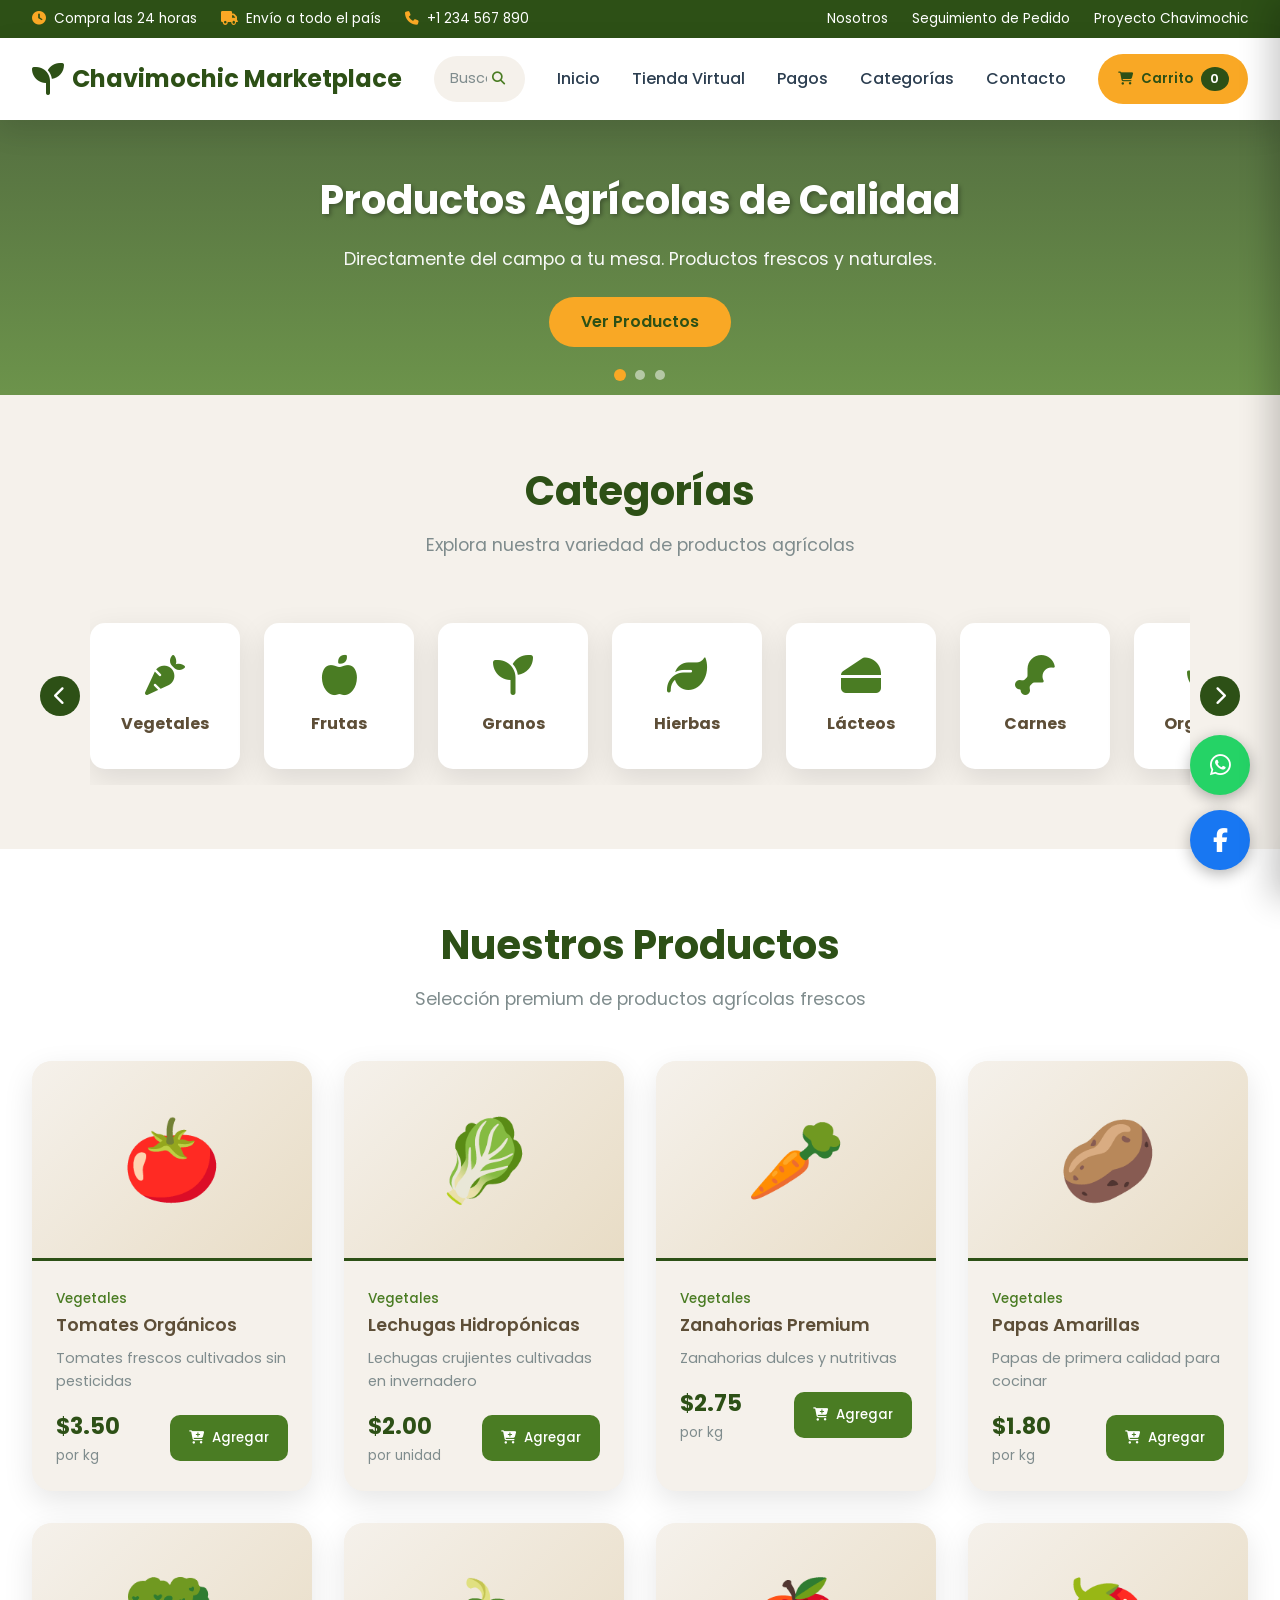
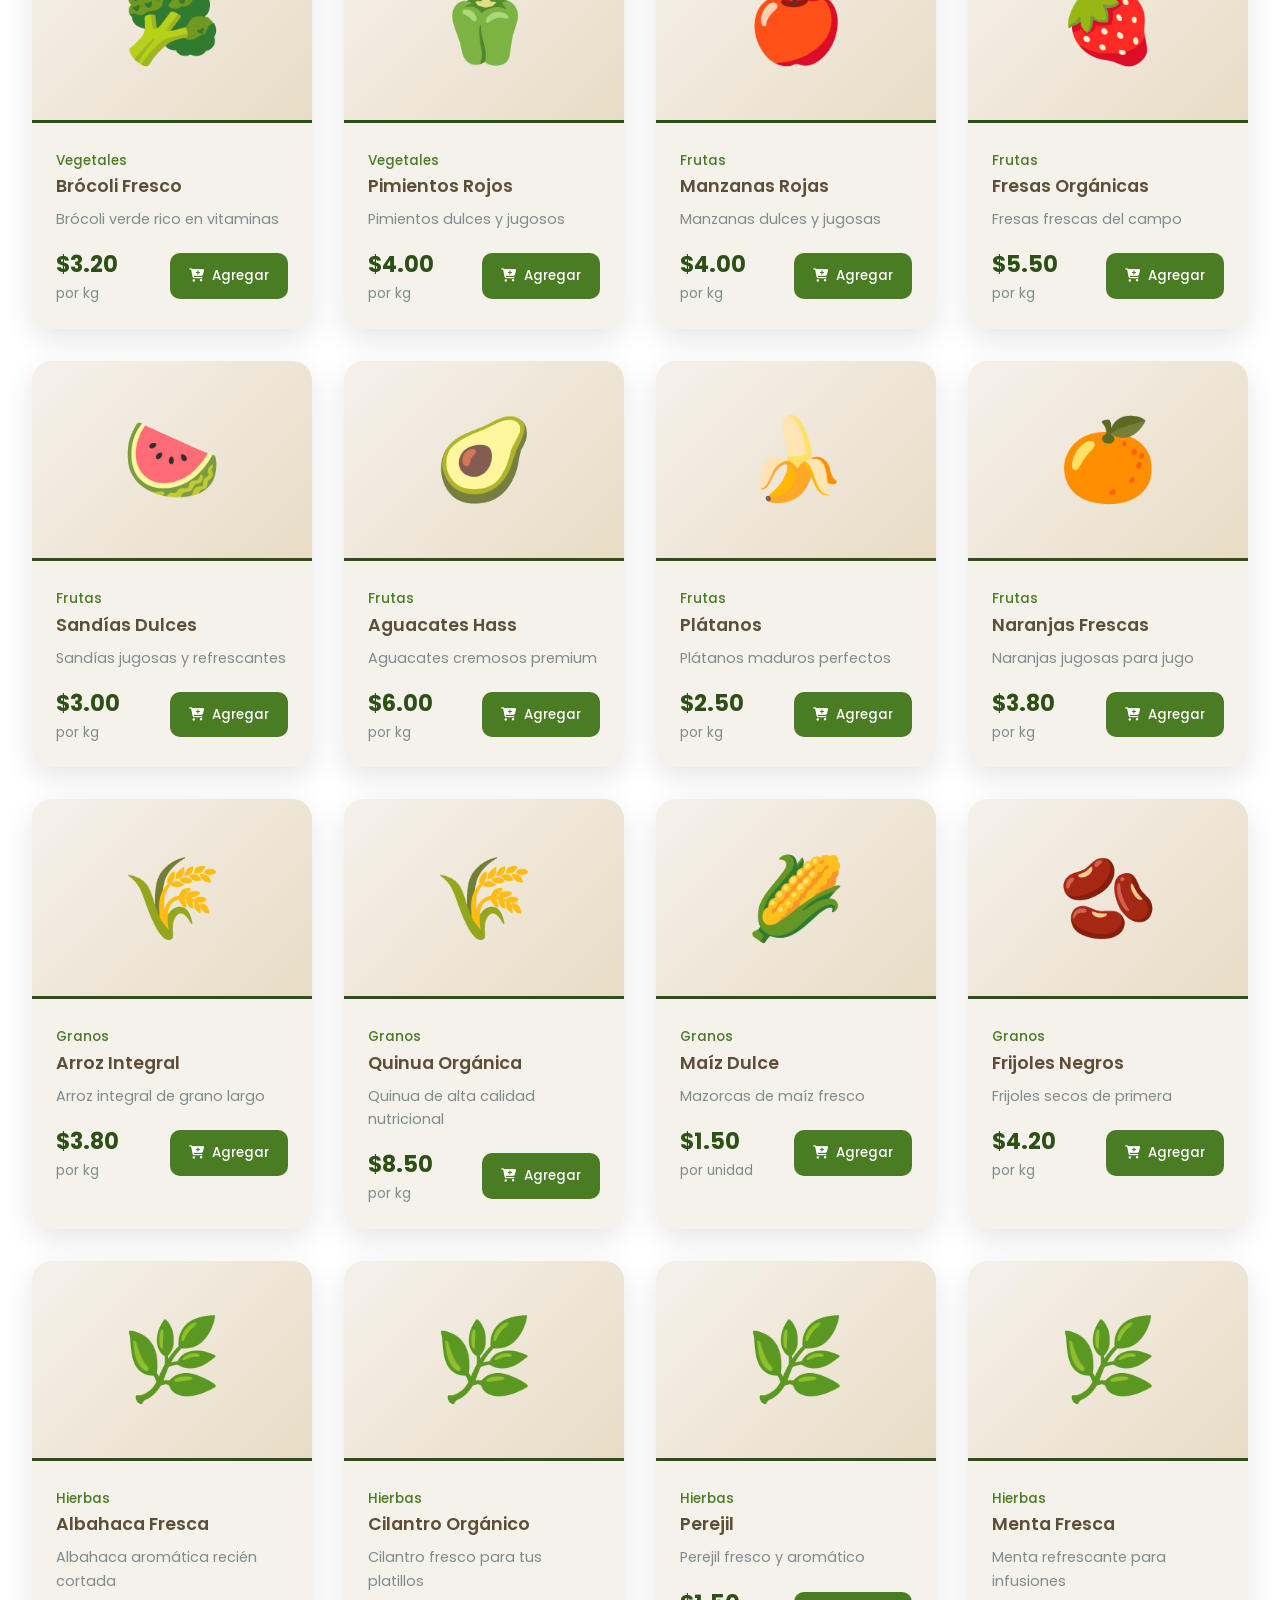
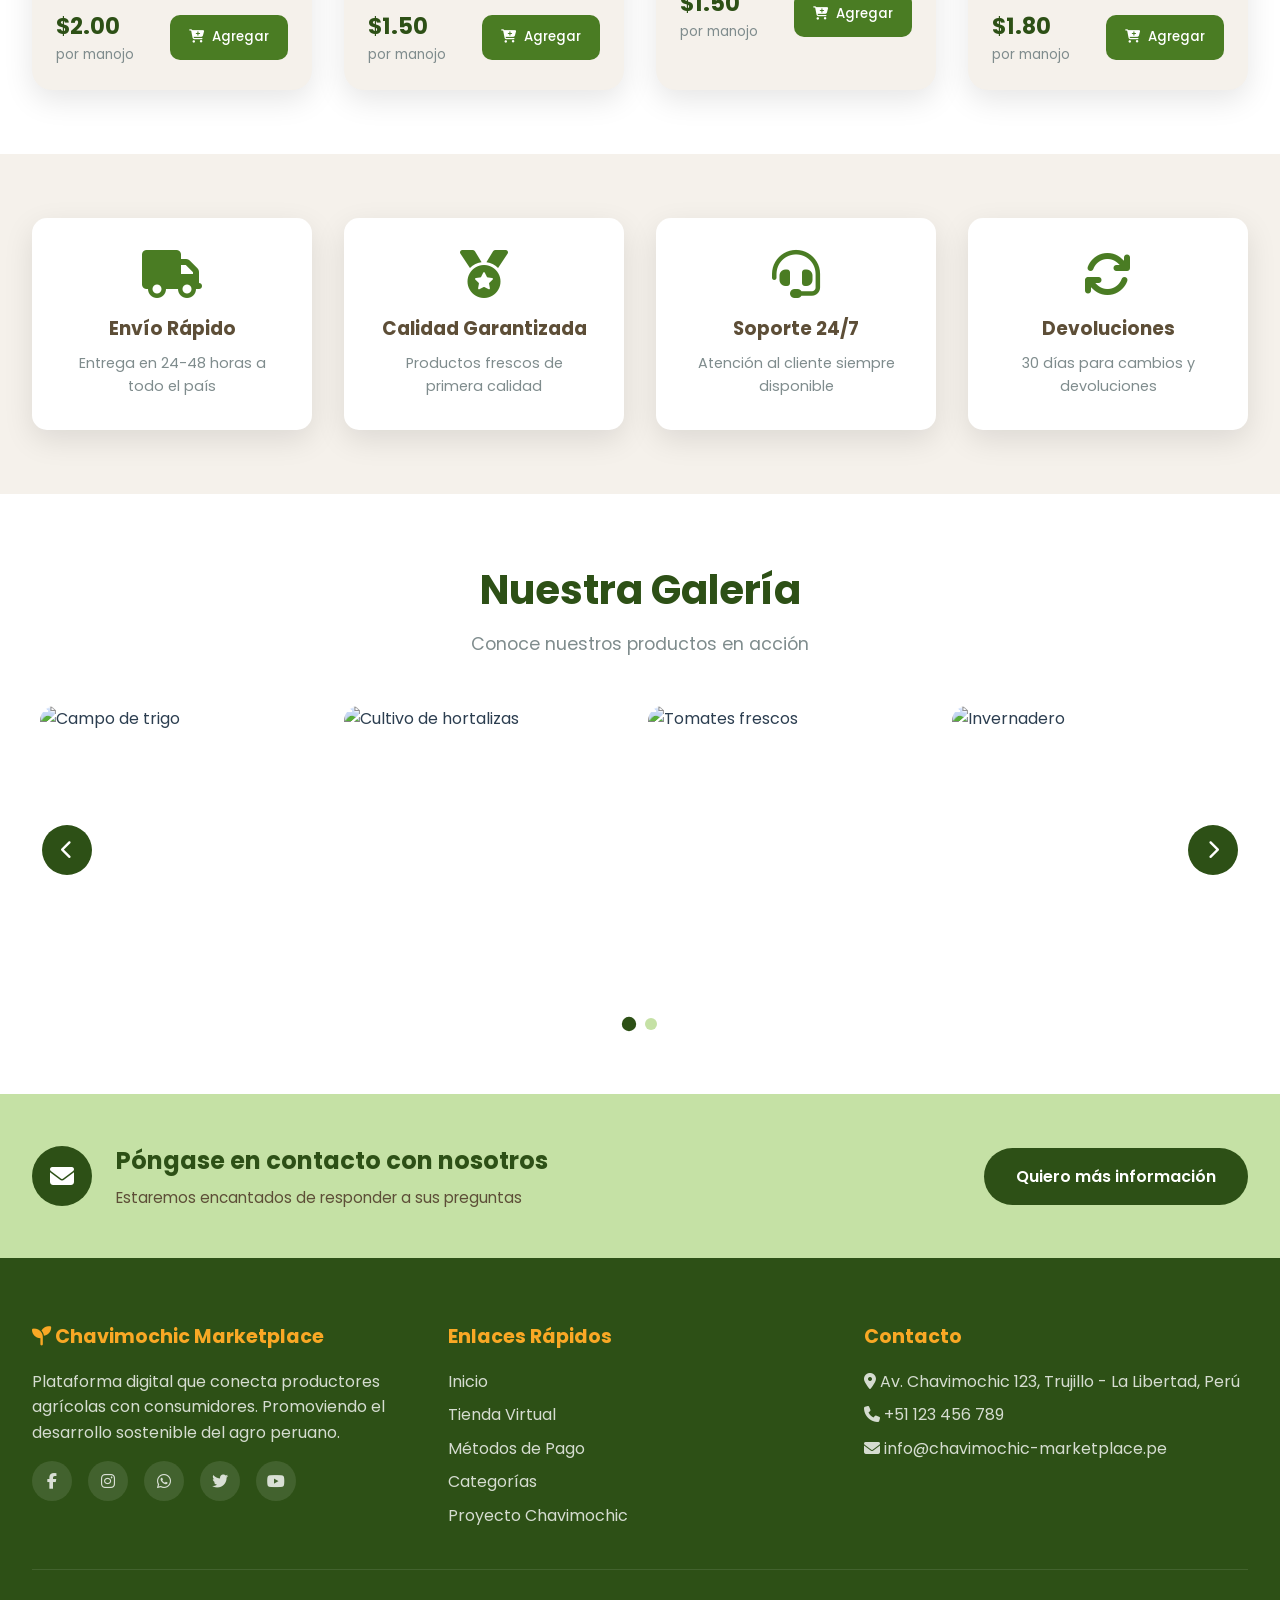
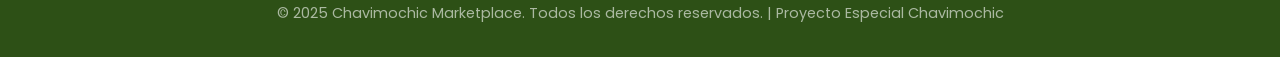
==== commit 30373e7e: "Crear página principal Chavimochic Marketplace con navegación integrada PÁGINA PRINCIPAL (home.html)" ====
--- a/index.html
+++ b/index.html
@@ -3,7 +3,7 @@
 <head>
     <meta charset="UTF-8">
     <meta name="viewport" content="width=device-width, initial-scale=1.0">
-    <title>AgroMarket - Productos Agrícolas Frescos</title>
+    <title>Tienda Virtual - Chavimochic Marketplace</title>
     <link href="https://fonts.googleapis.com/css2?family=Poppins:wght@300;400;500;600;700&display=swap" rel="stylesheet">
     <link rel="stylesheet" href="https://cdnjs.cloudflare.com/ajax/libs/font-awesome/6.4.0/css/all.min.css">
     <link rel="stylesheet" href="styles.css">
@@ -27,9 +27,9 @@
                 </div>
             </div>
             <div class="top-bar-right">
-                <a href="#nosotros" class="top-bar-link">Nosotros</a>
+                <a href="home.html#nosotros" class="top-bar-link">Nosotros</a>
                 <a href="#seguimiento" class="top-bar-link">Seguimiento de Pedido</a>
-                <a href="#promociones" class="top-bar-link">Promociones</a>
+                <a href="home.html#proyecto" class="top-bar-link">Proyecto Chavimochic</a>
             </div>
         </div>
     </div>
@@ -37,9 +37,9 @@
     <!-- Header -->
     <header>
         <nav>
-            <a href="#" class="logo">
-                <span class="logo-icon">🌾</span>
-                <span class="logo-text">Agricola</span>
+            <a href="home.html" class="logo">
+                <i class="fas fa-seedling logo-icon"></i>
+                <span class="logo-text">Chavimochic Marketplace</span>
             </a>
             <div class="search-bar">
                 <input type="text" placeholder="Buscar productos..." id="searchInput">
@@ -48,10 +48,10 @@
                 </button>
             </div>
             <ul class="nav-links">
-                <li><a href="#inicio">Inicio</a></li>
-                <li><a href="#productos">Productos</a></li>
+                <li><a href="home.html">Inicio</a></li>
+                <li><a href="#productos" class="active">Tienda Virtual</a></li>
+                <li><a href="home.html#pagos">Pagos</a></li>
                 <li><a href="#categorias">Categorías</a></li>
-                <li><a href="#galeria">Galería</a></li>
                 <li><a href="#contacto">Contacto</a></li>
             </ul>
             <button class="cart-btn" onclick="toggleCart()">
@@ -251,31 +251,33 @@
     <footer id="contacto">
         <div class="footer-content">
             <div class="footer-section">
-                <h4>🌾 Agricola</h4>
-                <p>Tu aliado en el campo. Ofrecemos los mejores productos agrícolas para optimizar tu producción.</p>
+                <h4><i class="fas fa-seedling"></i> Chavimochic Marketplace</h4>
+                <p>Plataforma digital que conecta productores agrícolas con consumidores. Promoviendo el desarrollo sostenible del agro peruano.</p>
                 <div class="social-links">
                     <a href="#" aria-label="Facebook"><i class="fab fa-facebook-f"></i></a>
                     <a href="#" aria-label="Instagram"><i class="fab fa-instagram"></i></a>
                     <a href="#" aria-label="WhatsApp"><i class="fab fa-whatsapp"></i></a>
                     <a href="#" aria-label="Twitter"><i class="fab fa-twitter"></i></a>
+                    <a href="#" aria-label="YouTube"><i class="fab fa-youtube"></i></a>
                 </div>
             </div>
             <div class="footer-section">
                 <h4>Enlaces Rápidos</h4>
-                <a href="#inicio">Inicio</a>
-                <a href="#productos">Productos</a>
+                <a href="home.html">Inicio</a>
+                <a href="#productos">Tienda Virtual</a>
+                <a href="home.html#pagos">Métodos de Pago</a>
                 <a href="#categorias">Categorías</a>
-                <a href="#galeria">Galería</a>
+                <a href="home.html#proyecto">Proyecto Chavimochic</a>
             </div>
             <div class="footer-section">
                 <h4>Contacto</h4>
-                <p><i class="fas fa-map-marker-alt"></i> Calle Principal 123, Ciudad</p>
-                <p><i class="fas fa-phone"></i> +1 234 567 890</p>
-                <p><i class="fas fa-envelope"></i> info@agricola.com</p>
+                <p><i class="fas fa-map-marker-alt"></i> Av. Chavimochic 123, Trujillo - La Libertad, Perú</p>
+                <p><i class="fas fa-phone"></i> +51 123 456 789</p>
+                <p><i class="fas fa-envelope"></i> info@chavimochic-marketplace.pe</p>
             </div>
         </div>
         <div class="footer-bottom">
-            <p>&copy; 2025 Agricola. Todos los derechos reservados.</p>
+            <p>&copy; 2025 Chavimochic Marketplace. Todos los derechos reservados. | Proyecto Especial Chavimochic</p>
         </div>
     </footer>
 
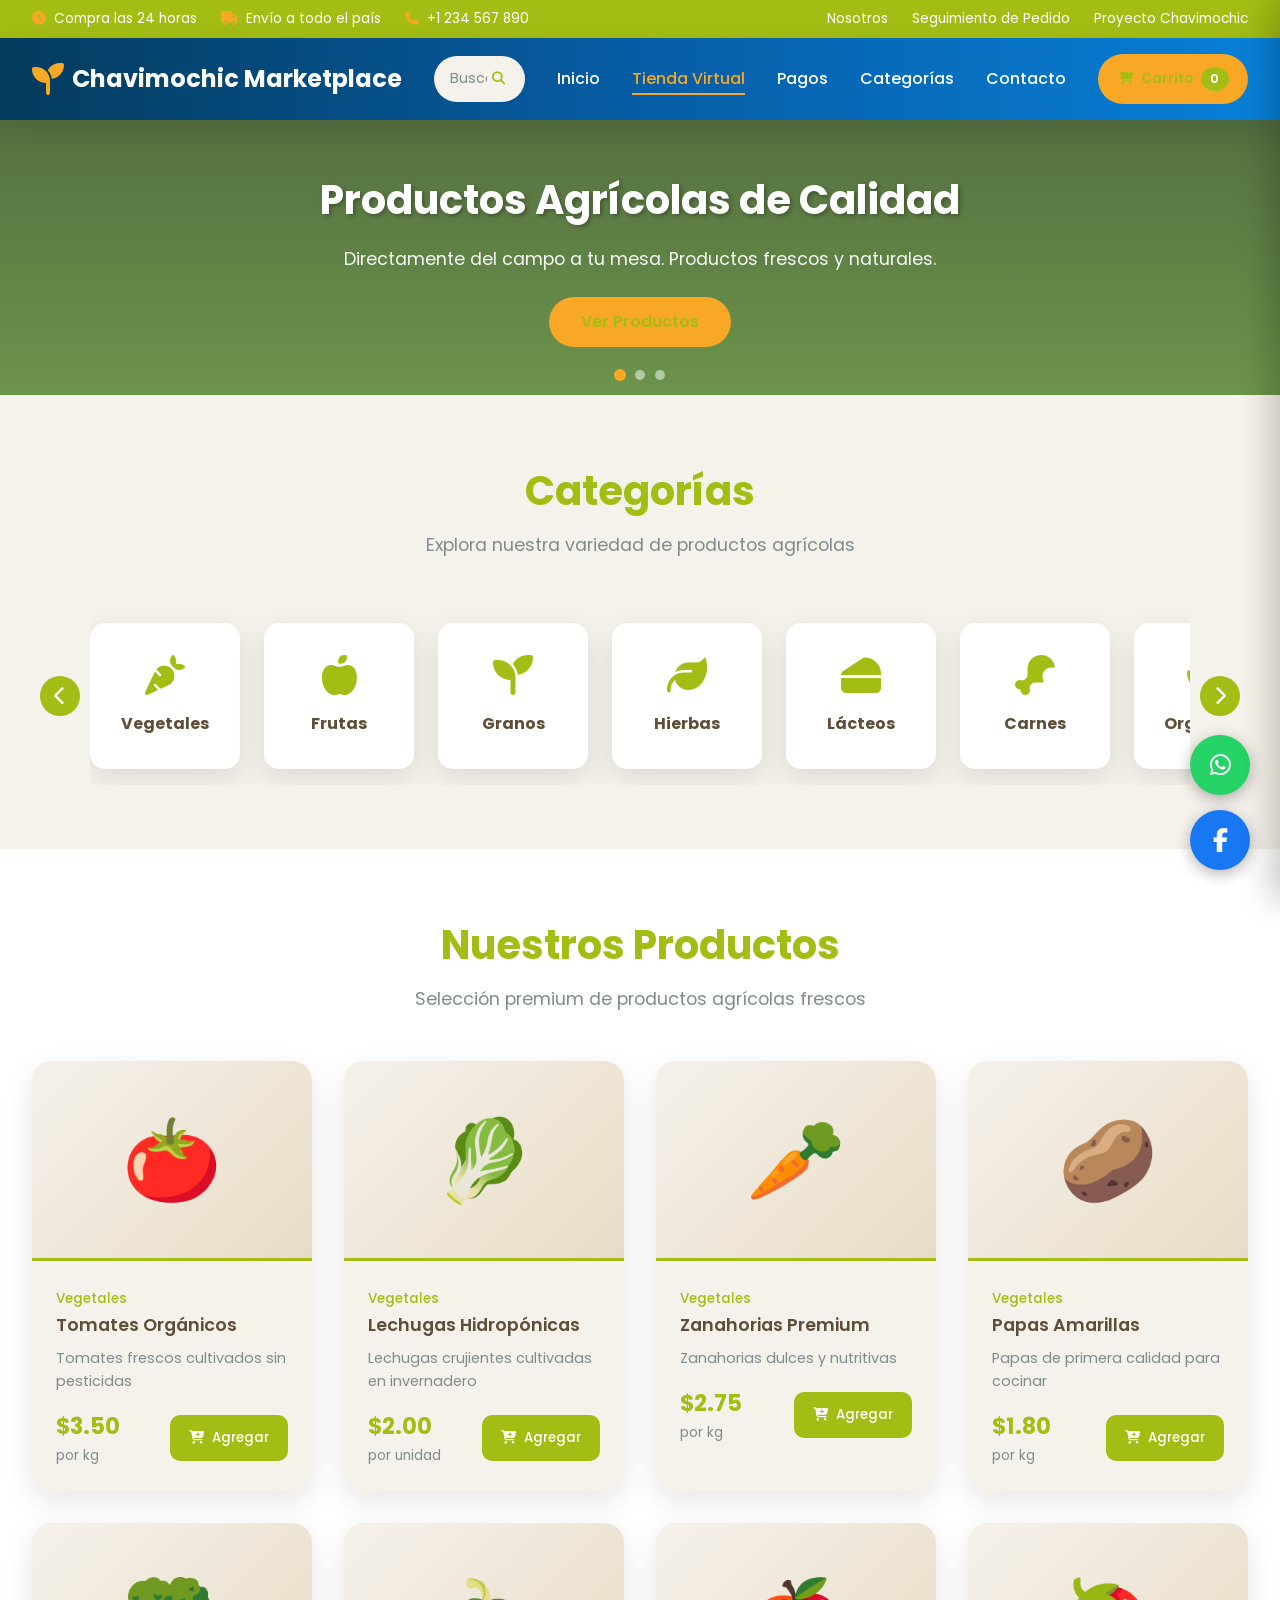
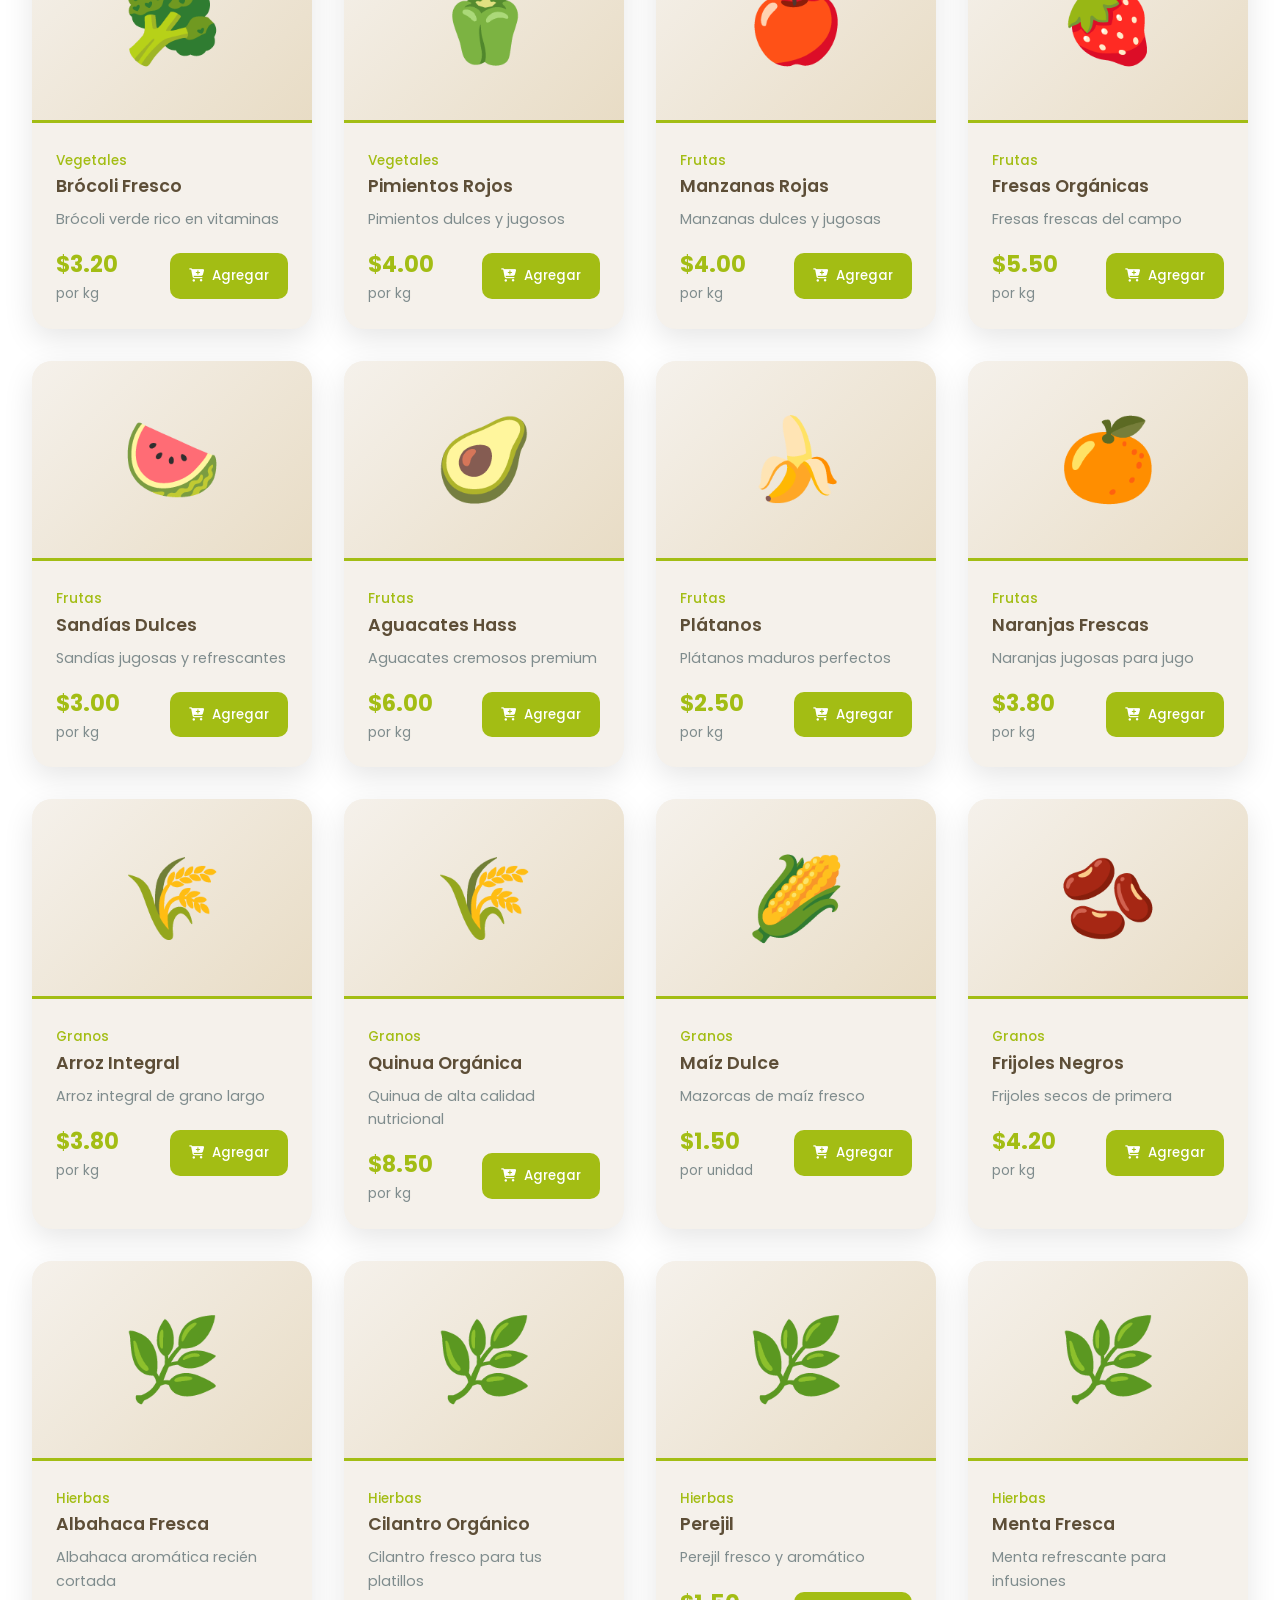
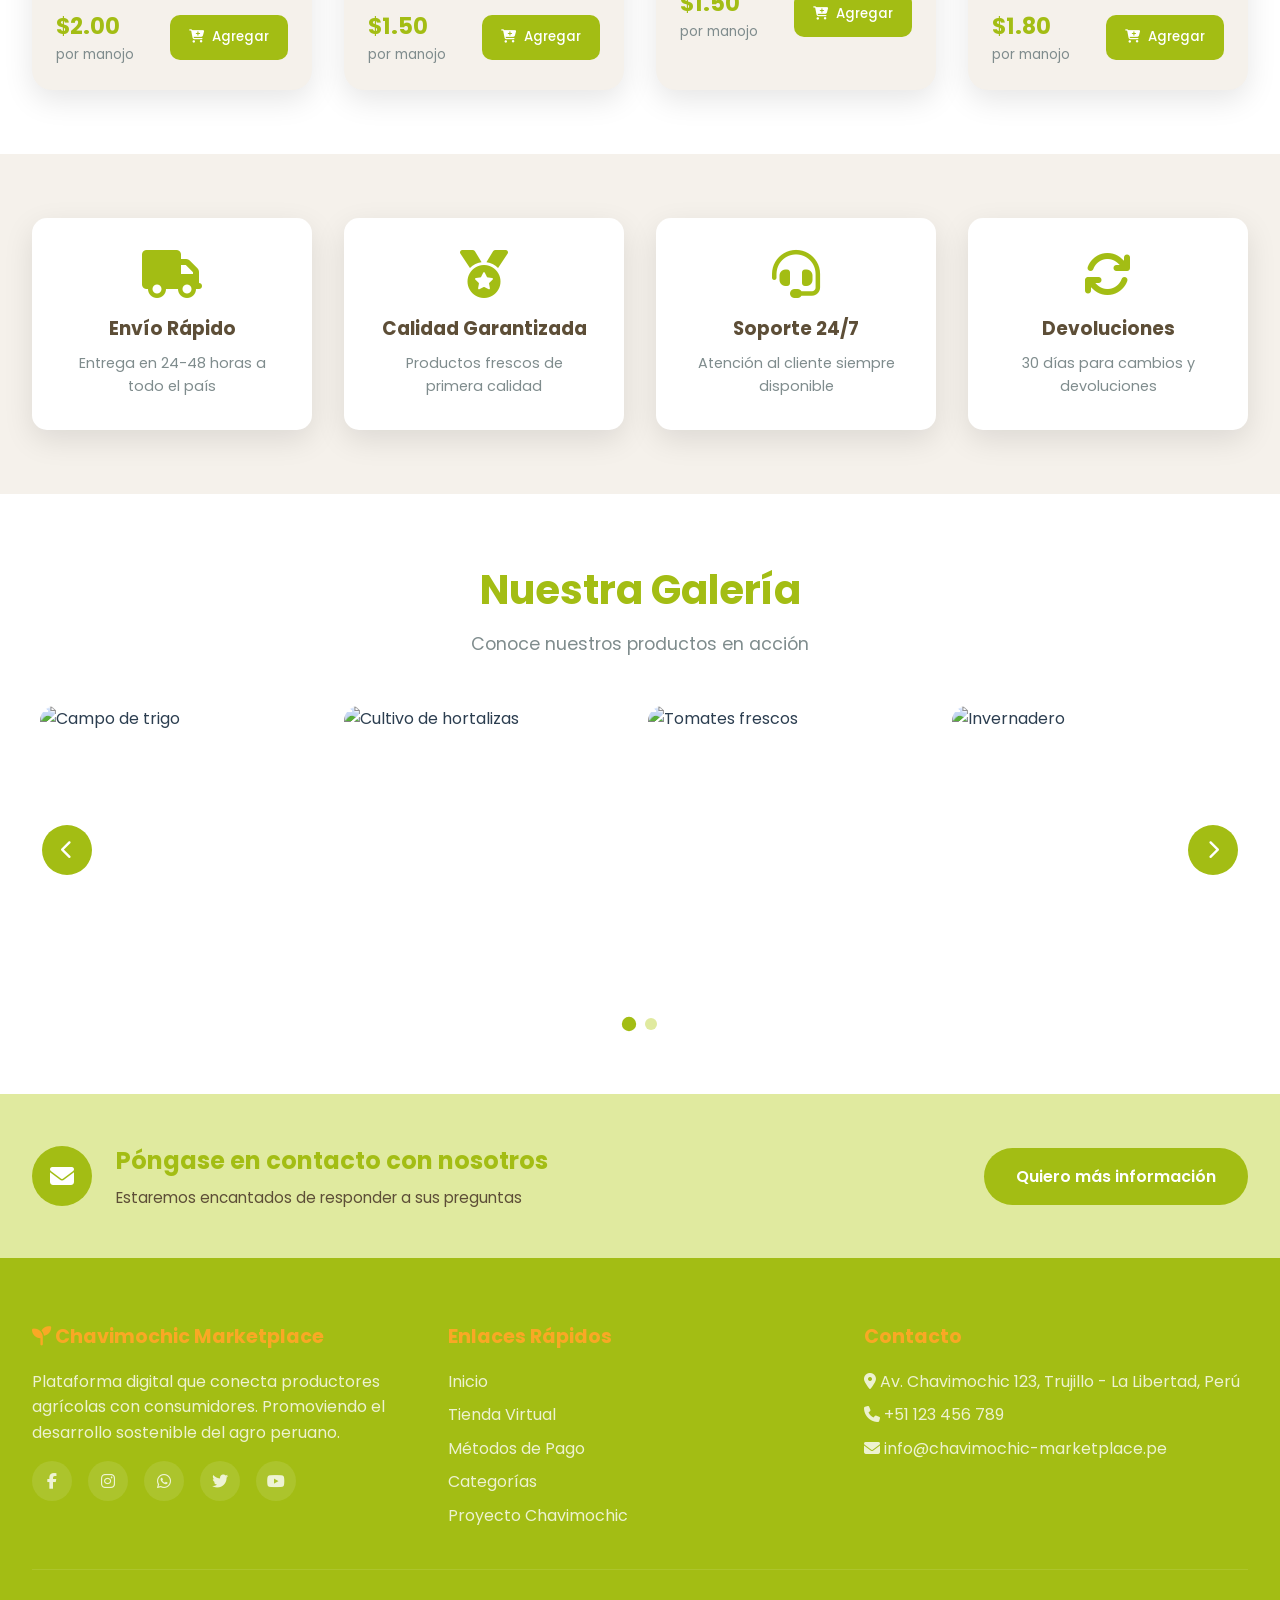
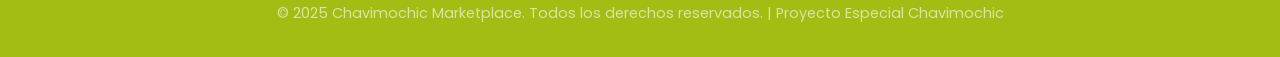
==== commit 70f8917f: "Actualizar diseño con header azul y sistema de login para pagos Cambios principales: - Cambiar heade" ====
--- a/index.html
+++ b/index.html
@@ -337,6 +337,48 @@
         </div>
     </div>
 
+    <!-- Login Modal -->
+    <div class="modal-overlay" id="loginModal">
+        <div class="modal-content">
+            <button class="modal-close" onclick="closeLoginModal()">
+                <i class="fas fa-times"></i>
+            </button>
+            <h2>Iniciar Sesión</h2>
+            <form class="login-form" onsubmit="handleLogin(event)">
+                <div class="form-group">
+                    <label for="email">
+                        <i class="fas fa-envelope"></i> Correo Electrónico
+                    </label>
+                    <input type="email" id="email" required placeholder="ejemplo@correo.com">
+                </div>
+                <div class="form-group">
+                    <label for="password">
+                        <i class="fas fa-lock"></i> Contraseña
+                    </label>
+                    <input type="password" id="password" required placeholder="••••••••">
+                </div>
+                <div class="form-options">
+                    <label class="checkbox-label">
+                        <input type="checkbox">
+                        <span>Recordarme</span>
+                    </label>
+                    <a href="#" class="forgot-link">¿Olvidaste tu contraseña?</a>
+                </div>
+                <button type="submit" class="btn-submit">Iniciar Sesión</button>
+                <div class="divider">o</div>
+                <button type="button" class="btn-social btn-google">
+                    <i class="fab fa-google"></i> Continuar con Google
+                </button>
+                <button type="button" class="btn-social btn-facebook">
+                    <i class="fab fa-facebook-f"></i> Continuar con Facebook
+                </button>
+                <p class="signup-link">
+                    ¿No tienes cuenta? <a href="#">Regístrate aquí</a>
+                </p>
+            </form>
+        </div>
+    </div>
+
     <script src="script.js"></script>
 </body>
 </html>
--- a/styles.css
+++ b/styles.css
@@ -1,9 +1,9 @@
 /* ===== CSS Variables ===== */
 :root {
-    --primary-green: #2d5016;
-    --secondary-green: #4a7c23;
-    --light-green: #8bc34a;
-    --accent-green: #c5e1a5;
+    --primary-green: #a3bd14;
+    --secondary-green: #a3bd14;
+    --light-green: #c5d96a;
+    --accent-green: #e0ea9f;
     --earth-brown: #5d4e37;
     --light-brown: #8b7355;
     --cream: #f5f1eb;
@@ -104,7 +104,7 @@
 
 /* ===== Header ===== */
 header {
-    background: var(--white);
+    background: linear-gradient(to right, #043b5d 0%, #065da5 50%, #0880d8 100%) !important;
     padding: 1rem 2rem;
     position: sticky;
     top: 0;
@@ -127,11 +127,12 @@
     gap: 0.5rem;
     font-size: 1.8rem;
     font-weight: 700;
-    color: var(--primary-green);
+    color: var(--white);
 }
 
 .logo-icon {
     font-size: 2rem;
+    color: var(--wheat);
 }
 
 .logo-text {
@@ -181,14 +182,18 @@
 }
 
 .nav-links a {
-    color: var(--text-dark);
+    color: var(--white);
     font-weight: 500;
     transition: var(--transition);
     position: relative;
 }
 
+.nav-links a.active {
+    color: var(--wheat);
+}
+
 .nav-links a:hover {
-    color: var(--secondary-green);
+    color: var(--wheat);
 }
 
 .nav-links a::after {
@@ -198,10 +203,11 @@
     left: 0;
     width: 0;
     height: 2px;
-    background: var(--secondary-green);
-    transition: var(--transition);
-}
-
+    background: var(--wheat);
+    transition: var(--transition);
+}
+
+.nav-links a.active::after,
 .nav-links a:hover::after {
     width: 100%;
 }
@@ -1392,3 +1398,219 @@
         font-size: 1.2rem;
     }
 }
+
+/* ===== Login Modal ===== */
+.modal-overlay {
+    position: fixed;
+    top: 0;
+    left: 0;
+    width: 100%;
+    height: 100%;
+    background: rgba(0, 0, 0, 0.7);
+    display: flex;
+    align-items: center;
+    justify-content: center;
+    opacity: 0;
+    visibility: hidden;
+    transition: var(--transition);
+    z-index: 5000;
+}
+
+.modal-overlay.active {
+    opacity: 1;
+    visibility: visible;
+}
+
+.modal-content {
+    background: var(--white);
+    padding: 3rem;
+    border-radius: 20px;
+    max-width: 450px;
+    width: 90%;
+    max-height: 90vh;
+    overflow-y: auto;
+    position: relative;
+    box-shadow: var(--shadow-hover);
+}
+
+.modal-close {
+    position: absolute;
+    top: 1rem;
+    right: 1rem;
+    background: none;
+    color: var(--text-light);
+    font-size: 1.5rem;
+    padding: 0.5rem;
+    transition: var(--transition);
+}
+
+.modal-close:hover {
+    color: var(--primary-green);
+    transform: rotate(90deg);
+}
+
+.modal-content h2 {
+    color: var(--primary-green);
+    margin-bottom: 2rem;
+    text-align: center;
+    font-size: 2rem;
+}
+
+.login-form {
+    display: flex;
+    flex-direction: column;
+    gap: 1.5rem;
+}
+
+.form-group {
+    display: flex;
+    flex-direction: column;
+    gap: 0.5rem;
+}
+
+.form-group label {
+    color: var(--text-dark);
+    font-weight: 500;
+    display: flex;
+    align-items: center;
+    gap: 0.5rem;
+}
+
+.form-group label i {
+    color: var(--secondary-green);
+}
+
+.form-group input {
+    padding: 1rem;
+    border: 2px solid var(--accent-green);
+    border-radius: 10px;
+    font-family: inherit;
+    font-size: 1rem;
+    outline: none;
+    transition: var(--transition);
+}
+
+.form-group input:focus {
+    border-color: var(--secondary-green);
+}
+
+.form-options {
+    display: flex;
+    justify-content: space-between;
+    align-items: center;
+    font-size: 0.9rem;
+}
+
+.checkbox-label {
+    display: flex;
+    align-items: center;
+    gap: 0.5rem;
+    cursor: pointer;
+}
+
+.forgot-link {
+    color: var(--secondary-green);
+    transition: var(--transition);
+}
+
+.forgot-link:hover {
+    color: var(--primary-green);
+    text-decoration: underline;
+}
+
+.btn-submit {
+    background: var(--secondary-green);
+    color: var(--white);
+    padding: 1rem;
+    border-radius: 10px;
+    font-size: 1.1rem;
+    font-weight: 600;
+    transition: var(--transition);
+}
+
+.btn-submit:hover {
+    background: var(--primary-green);
+    transform: translateY(-2px);
+}
+
+.divider {
+    text-align: center;
+    color: var(--text-light);
+    position: relative;
+}
+
+.divider::before,
+.divider::after {
+    content: '';
+    position: absolute;
+    top: 50%;
+    width: 40%;
+    height: 1px;
+    background: var(--accent-green);
+}
+
+.divider::before {
+    left: 0;
+}
+
+.divider::after {
+    right: 0;
+}
+
+.btn-social {
+    padding: 1rem;
+    border-radius: 10px;
+    font-weight: 600;
+    transition: var(--transition);
+    display: flex;
+    align-items: center;
+    justify-content: center;
+    gap: 0.5rem;
+}
+
+.btn-google {
+    background: var(--white);
+    color: var(--text-dark);
+    border: 2px solid var(--accent-green);
+}
+
+.btn-google:hover {
+    background: #db4437;
+    color: var(--white);
+    border-color: #db4437;
+}
+
+.btn-facebook {
+    background: var(--white);
+    color: var(--text-dark);
+    border: 2px solid var(--accent-green);
+}
+
+.btn-facebook:hover {
+    background: #1877f2;
+    color: var(--white);
+    border-color: #1877f2;
+}
+
+.signup-link {
+    text-align: center;
+    color: var(--text-light);
+    font-size: 0.9rem;
+}
+
+.signup-link a {
+    color: var(--secondary-green);
+    font-weight: 600;
+    transition: var(--transition);
+}
+
+.signup-link a:hover {
+    color: var(--primary-green);
+    text-decoration: underline;
+}
+
+@media (max-width: 480px) {
+    .modal-content {
+        padding: 2rem 1.5rem;
+    }
+}
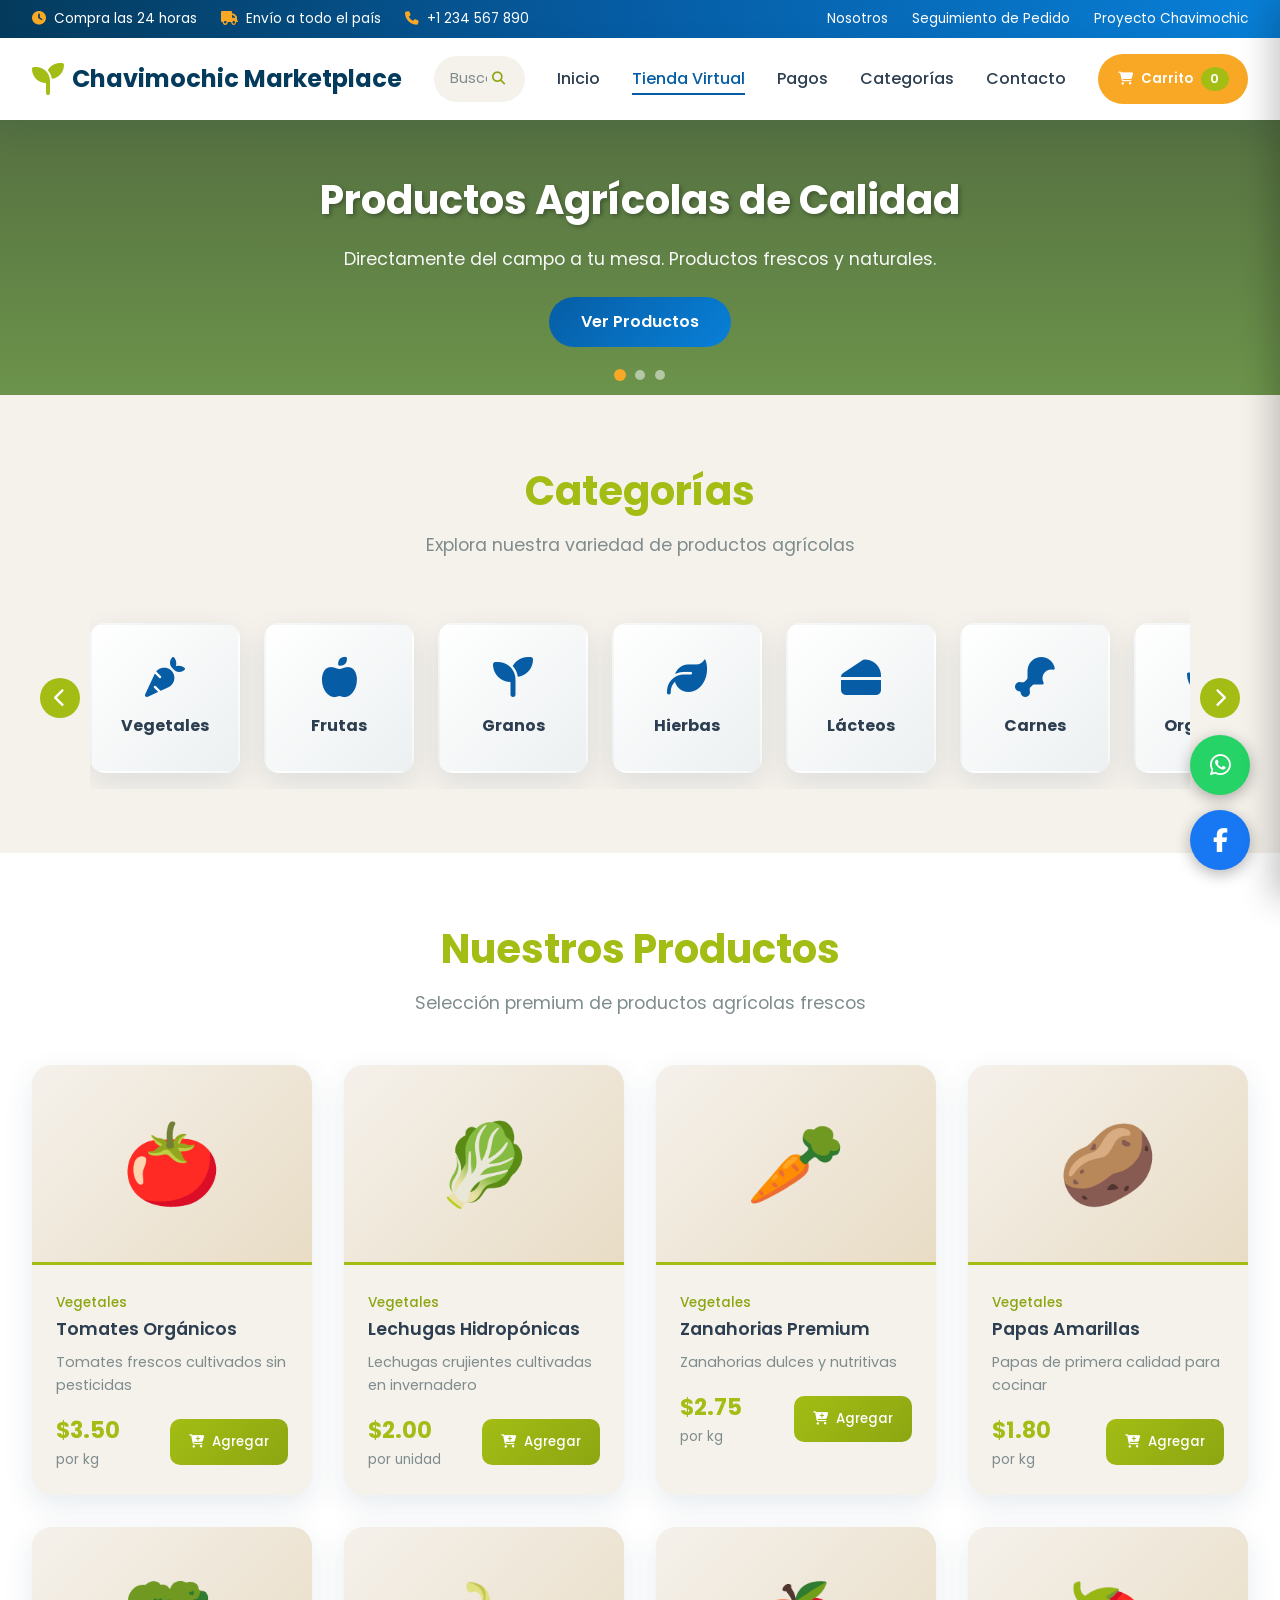
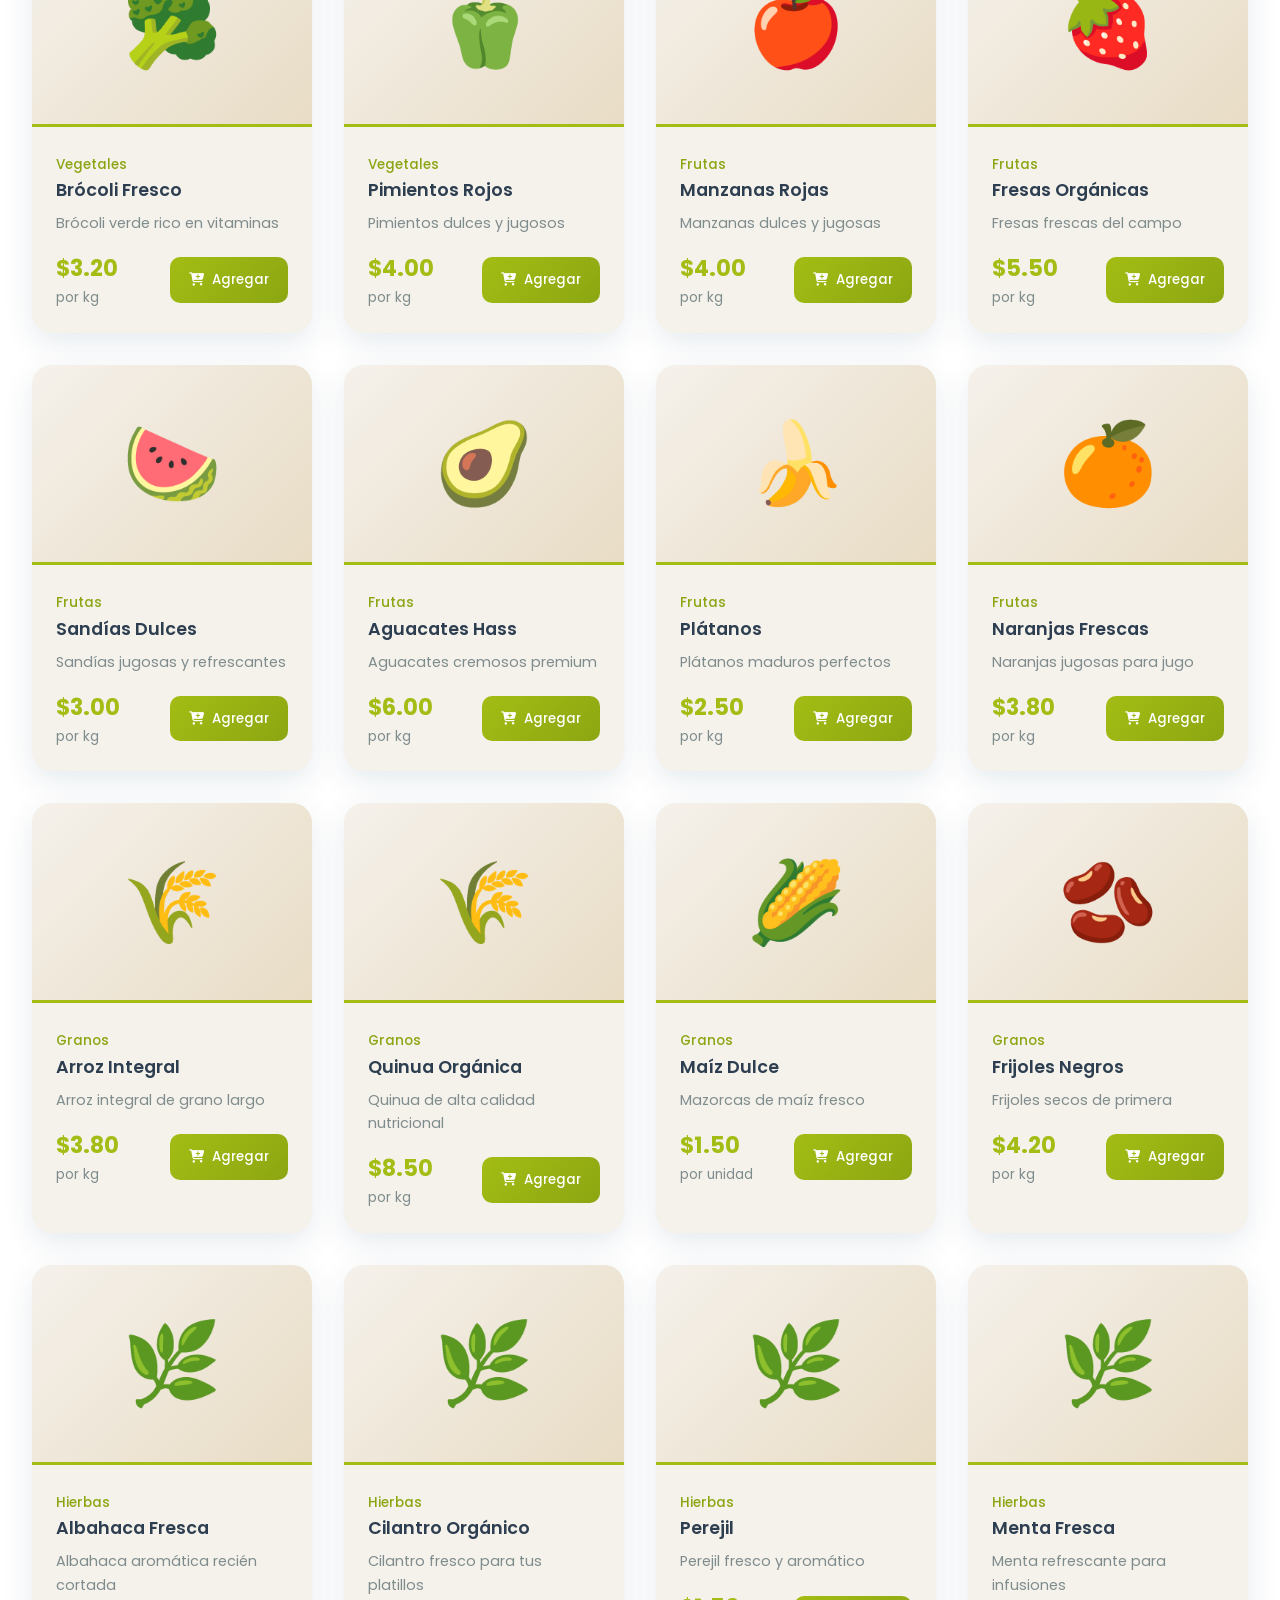
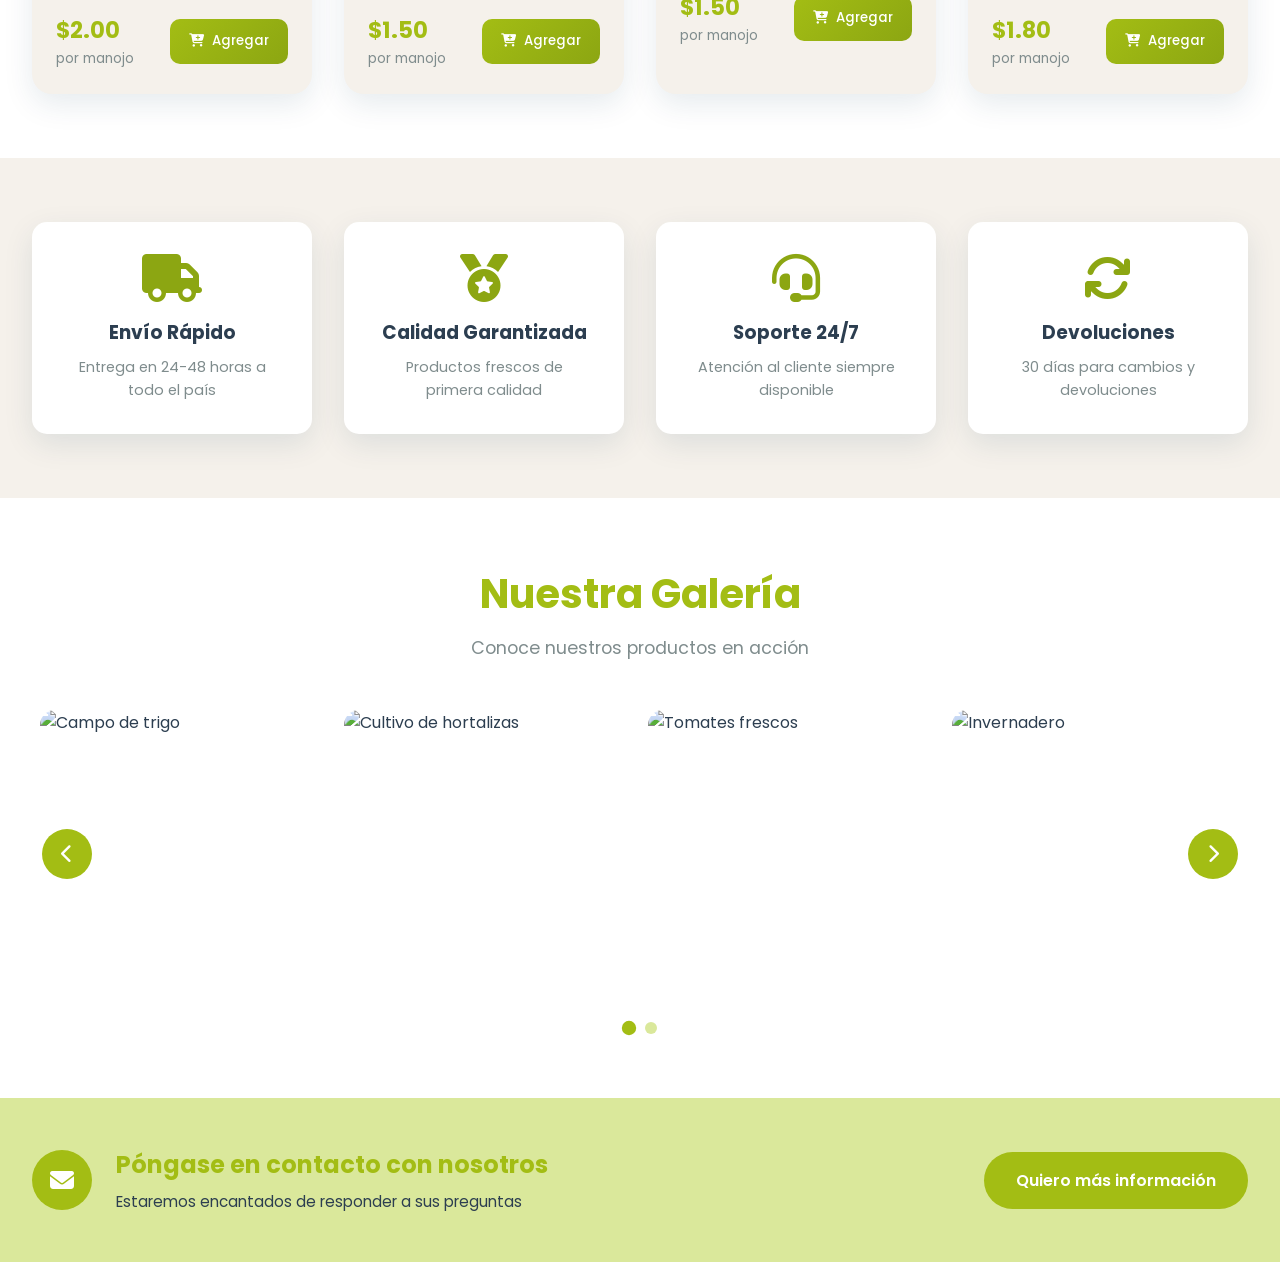
==== commit fa6cd4e2: "Eliminar footer de ambas páginas - Removido footer completo de home.html - Removido footer completo " ====
--- a/index.html
+++ b/index.html
@@ -247,40 +247,6 @@
         </div>
     </section>
 
-    <!-- Footer -->
-    <footer id="contacto">
-        <div class="footer-content">
-            <div class="footer-section">
-                <h4><i class="fas fa-seedling"></i> Chavimochic Marketplace</h4>
-                <p>Plataforma digital que conecta productores agrícolas con consumidores. Promoviendo el desarrollo sostenible del agro peruano.</p>
-                <div class="social-links">
-                    <a href="#" aria-label="Facebook"><i class="fab fa-facebook-f"></i></a>
-                    <a href="#" aria-label="Instagram"><i class="fab fa-instagram"></i></a>
-                    <a href="#" aria-label="WhatsApp"><i class="fab fa-whatsapp"></i></a>
-                    <a href="#" aria-label="Twitter"><i class="fab fa-twitter"></i></a>
-                    <a href="#" aria-label="YouTube"><i class="fab fa-youtube"></i></a>
-                </div>
-            </div>
-            <div class="footer-section">
-                <h4>Enlaces Rápidos</h4>
-                <a href="home.html">Inicio</a>
-                <a href="#productos">Tienda Virtual</a>
-                <a href="home.html#pagos">Métodos de Pago</a>
-                <a href="#categorias">Categorías</a>
-                <a href="home.html#proyecto">Proyecto Chavimochic</a>
-            </div>
-            <div class="footer-section">
-                <h4>Contacto</h4>
-                <p><i class="fas fa-map-marker-alt"></i> Av. Chavimochic 123, Trujillo - La Libertad, Perú</p>
-                <p><i class="fas fa-phone"></i> +51 123 456 789</p>
-                <p><i class="fas fa-envelope"></i> info@chavimochic-marketplace.pe</p>
-            </div>
-        </div>
-        <div class="footer-bottom">
-            <p>&copy; 2025 Chavimochic Marketplace. Todos los derechos reservados. | Proyecto Especial Chavimochic</p>
-        </div>
-    </footer>
-
     <!-- Cart Sidebar -->
     <div class="cart-overlay" onclick="toggleCart()"></div>
     <div class="cart-sidebar" id="cartSidebar">
--- a/styles.css
+++ b/styles.css
@@ -1,18 +1,37 @@
 /* ===== CSS Variables ===== */
 :root {
+    /* Colores principales del header azul */
+    --blue-dark: #043b5d;
+    --blue-medium: #065da5;
+    --blue-light: #0880d8;
+    --blue-sky: #4da6ff;
+
+    /* Colores verdes complementarios */
     --primary-green: #a3bd14;
-    --secondary-green: #a3bd14;
-    --light-green: #c5d96a;
-    --accent-green: #e0ea9f;
-    --earth-brown: #5d4e37;
-    --light-brown: #8b7355;
+    --secondary-green: #8ca612;
+    --light-green: #b8cc3a;
+    --accent-green: #dae89b;
+
+    /* Colores de acento */
+    --gold: #f9a825;
+    --gold-light: #ffc04d;
+
+    /* Colores neutros */
     --cream: #f5f1eb;
-    --wheat: #f9a825;
+    --cream-dark: #e8e4dc;
     --white: #ffffff;
+    --gray-light: #ecf0f1;
+
+    /* Colores de texto */
     --text-dark: #2c3e50;
+    --text-medium: #34495e;
     --text-light: #7f8c8d;
-    --shadow: 0 10px 30px rgba(0, 0, 0, 0.1);
-    --shadow-hover: 0 20px 40px rgba(0, 0, 0, 0.15);
+
+    /* Efectos */
+    --shadow: 0 10px 30px rgba(4, 59, 93, 0.1);
+    --shadow-hover: 0 20px 40px rgba(4, 59, 93, 0.15);
+    --shadow-blue: 0 5px 20px rgba(8, 128, 216, 0.2);
+    --shadow-green: 0 5px 20px rgba(163, 189, 20, 0.2);
     --transition: all 0.3s ease;
 }
 
@@ -55,7 +74,7 @@
 
 /* ===== Top Bar ===== */
 .top-bar {
-    background: var(--primary-green);
+    background: linear-gradient(to right, #043b5d 0%, #065da5 50%, #0880d8 100%);
     color: var(--white);
     padding: 0.5rem 2rem;
     font-size: 0.85rem;
@@ -84,7 +103,7 @@
 }
 
 .top-bar-item i {
-    color: var(--wheat);
+    color: var(--gold);
 }
 
 .top-bar-right {
@@ -99,12 +118,12 @@
 }
 
 .top-bar-link:hover {
-    color: var(--wheat);
+    color: var(--gold-light);
 }
 
 /* ===== Header ===== */
 header {
-    background: linear-gradient(to right, #043b5d 0%, #065da5 50%, #0880d8 100%) !important;
+    background: var(--white);
     padding: 1rem 2rem;
     position: sticky;
     top: 0;
@@ -127,12 +146,12 @@
     gap: 0.5rem;
     font-size: 1.8rem;
     font-weight: 700;
-    color: var(--white);
+    color: var(--blue-dark);
 }
 
 .logo-icon {
     font-size: 2rem;
-    color: var(--wheat);
+    color: var(--primary-green);
 }
 
 .logo-text {
@@ -182,18 +201,18 @@
 }
 
 .nav-links a {
-    color: var(--white);
+    color: var(--text-dark);
     font-weight: 500;
     transition: var(--transition);
     position: relative;
 }
 
 .nav-links a.active {
-    color: var(--wheat);
+    color: var(--blue-medium);
 }
 
 .nav-links a:hover {
-    color: var(--wheat);
+    color: var(--blue-medium);
 }
 
 .nav-links a::after {
@@ -203,7 +222,7 @@
     left: 0;
     width: 0;
     height: 2px;
-    background: var(--wheat);
+    background: var(--blue-medium);
     transition: var(--transition);
 }
 
@@ -213,21 +232,22 @@
 }
 
 .cart-btn {
-    background: var(--wheat);
+    background: var(--gold);
     padding: 0.8rem 1.2rem;
     border-radius: 50px;
     display: flex;
     align-items: center;
     gap: 0.5rem;
     font-weight: 600;
-    color: var(--primary-green);
+    color: var(--white);
     transition: var(--transition);
     position: relative;
 }
 
 .cart-btn:hover {
     transform: scale(1.05);
-    box-shadow: 0 5px 15px rgba(249, 168, 37, 0.4);
+    background: var(--gold-light);
+    box-shadow: var(--shadow-blue);
 }
 
 .cart-count {
@@ -328,8 +348,8 @@
 }
 
 .hero-btn {
-    background: var(--wheat);
-    color: var(--primary-green);
+    background: linear-gradient(135deg, var(--blue-medium), var(--blue-light));
+    color: var(--white);
     padding: 0.8rem 2rem;
     border-radius: 50px;
     font-size: 1rem;
@@ -337,11 +357,13 @@
     cursor: pointer;
     transition: var(--transition);
     font-family: inherit;
+    border: none;
 }
 
 .hero-btn:hover {
     transform: translateY(-3px);
-    box-shadow: 0 10px 20px rgba(0, 0, 0, 0.2);
+    background: linear-gradient(135deg, var(--blue-light), var(--blue-sky));
+    box-shadow: var(--shadow-blue);
 }
 
 .hero-indicators {
@@ -365,7 +387,7 @@
 }
 
 .hero-indicator.active {
-    background: var(--wheat);
+    background: var(--gold);
     transform: scale(1.2);
 }
 
@@ -414,7 +436,7 @@
 }
 
 .category-card {
-    background: var(--white);
+    background: linear-gradient(135deg, var(--white), var(--gray-light));
     padding: 2rem 1.5rem;
     border-radius: 15px;
     text-align: center;
@@ -423,22 +445,32 @@
     box-shadow: var(--shadow);
     min-width: 150px;
     flex-shrink: 0;
+    border: 2px solid transparent;
 }
 
 .category-card:hover {
     transform: translateY(-10px);
-    box-shadow: var(--shadow-hover);
+    box-shadow: var(--shadow-blue);
+    border-color: var(--blue-light);
+    background: linear-gradient(135deg, var(--blue-light), var(--blue-sky));
+}
+
+.category-card:hover i,
+.category-card:hover h3 {
+    color: var(--white);
 }
 
 .category-card i {
     font-size: 2.5rem;
-    color: var(--secondary-green);
+    color: var(--blue-medium);
     margin-bottom: 1rem;
+    transition: var(--transition);
 }
 
 .category-card h3 {
     font-size: 1rem;
-    color: var(--earth-brown);
+    color: var(--text-dark);
+    transition: var(--transition);
 }
 
 .category-nav {
@@ -580,7 +612,7 @@
 }
 
 .add-to-cart {
-    background: var(--secondary-green);
+    background: linear-gradient(135deg, var(--primary-green), var(--secondary-green));
     color: var(--white);
     padding: 0.8rem 1.2rem;
     border-radius: 10px;
@@ -591,8 +623,9 @@
 }
 
 .add-to-cart:hover {
-    background: var(--primary-green);
+    background: linear-gradient(135deg, var(--light-green), var(--primary-green));
     transform: scale(1.05);
+    box-shadow: var(--shadow-green);
 }
 
 .add-to-cart i {
@@ -1084,8 +1117,8 @@
 
 .checkout-btn {
     width: 100%;
-    background: var(--wheat);
-    color: var(--primary-green);
+    background: linear-gradient(135deg, var(--blue-medium), var(--blue-light));
+    color: var(--white);
     padding: 1rem;
     border-radius: 10px;
     font-size: 1.1rem;
@@ -1096,8 +1129,9 @@
 }
 
 .checkout-btn:hover {
-    background: var(--secondary-green);
-    color: var(--white);
+    background: linear-gradient(135deg, var(--blue-light), var(--blue-sky));
+    transform: translateY(-2px);
+    box-shadow: var(--shadow-blue);
 }
 
 /* ===== Notification ===== */
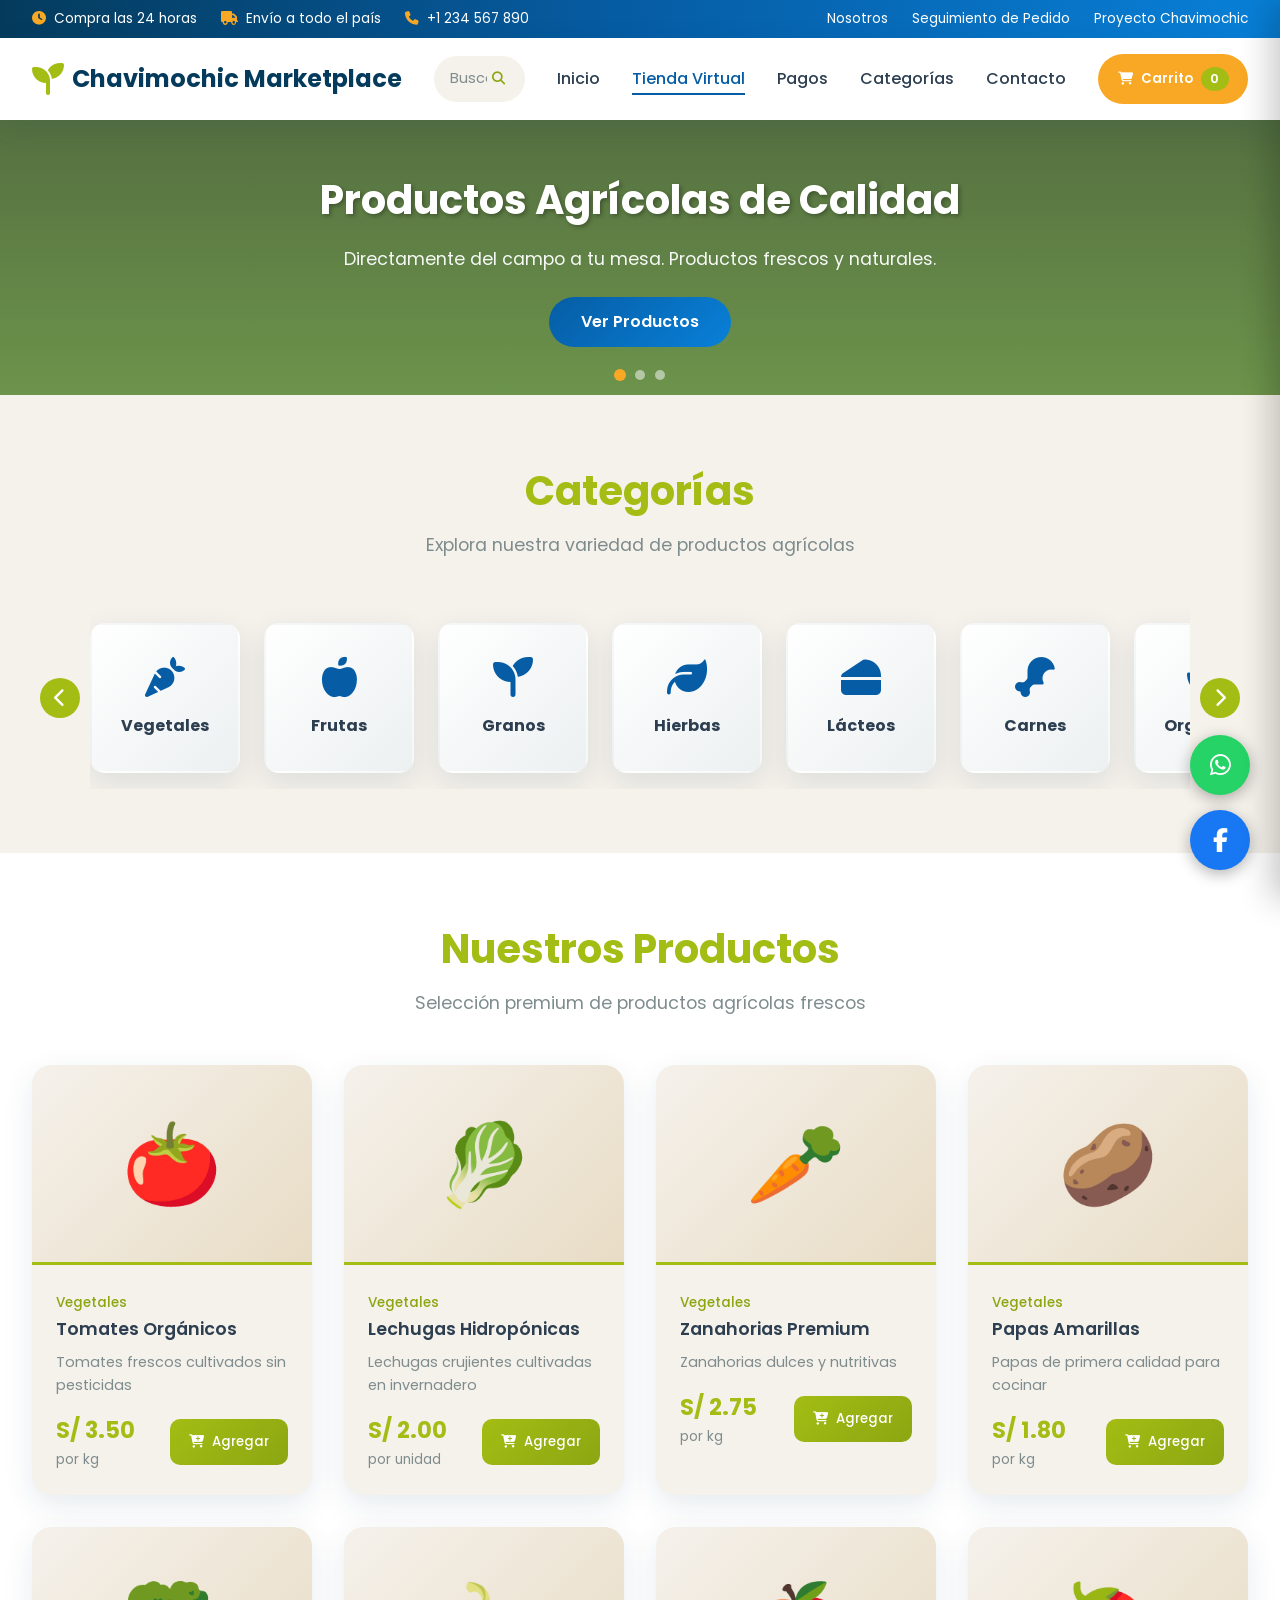
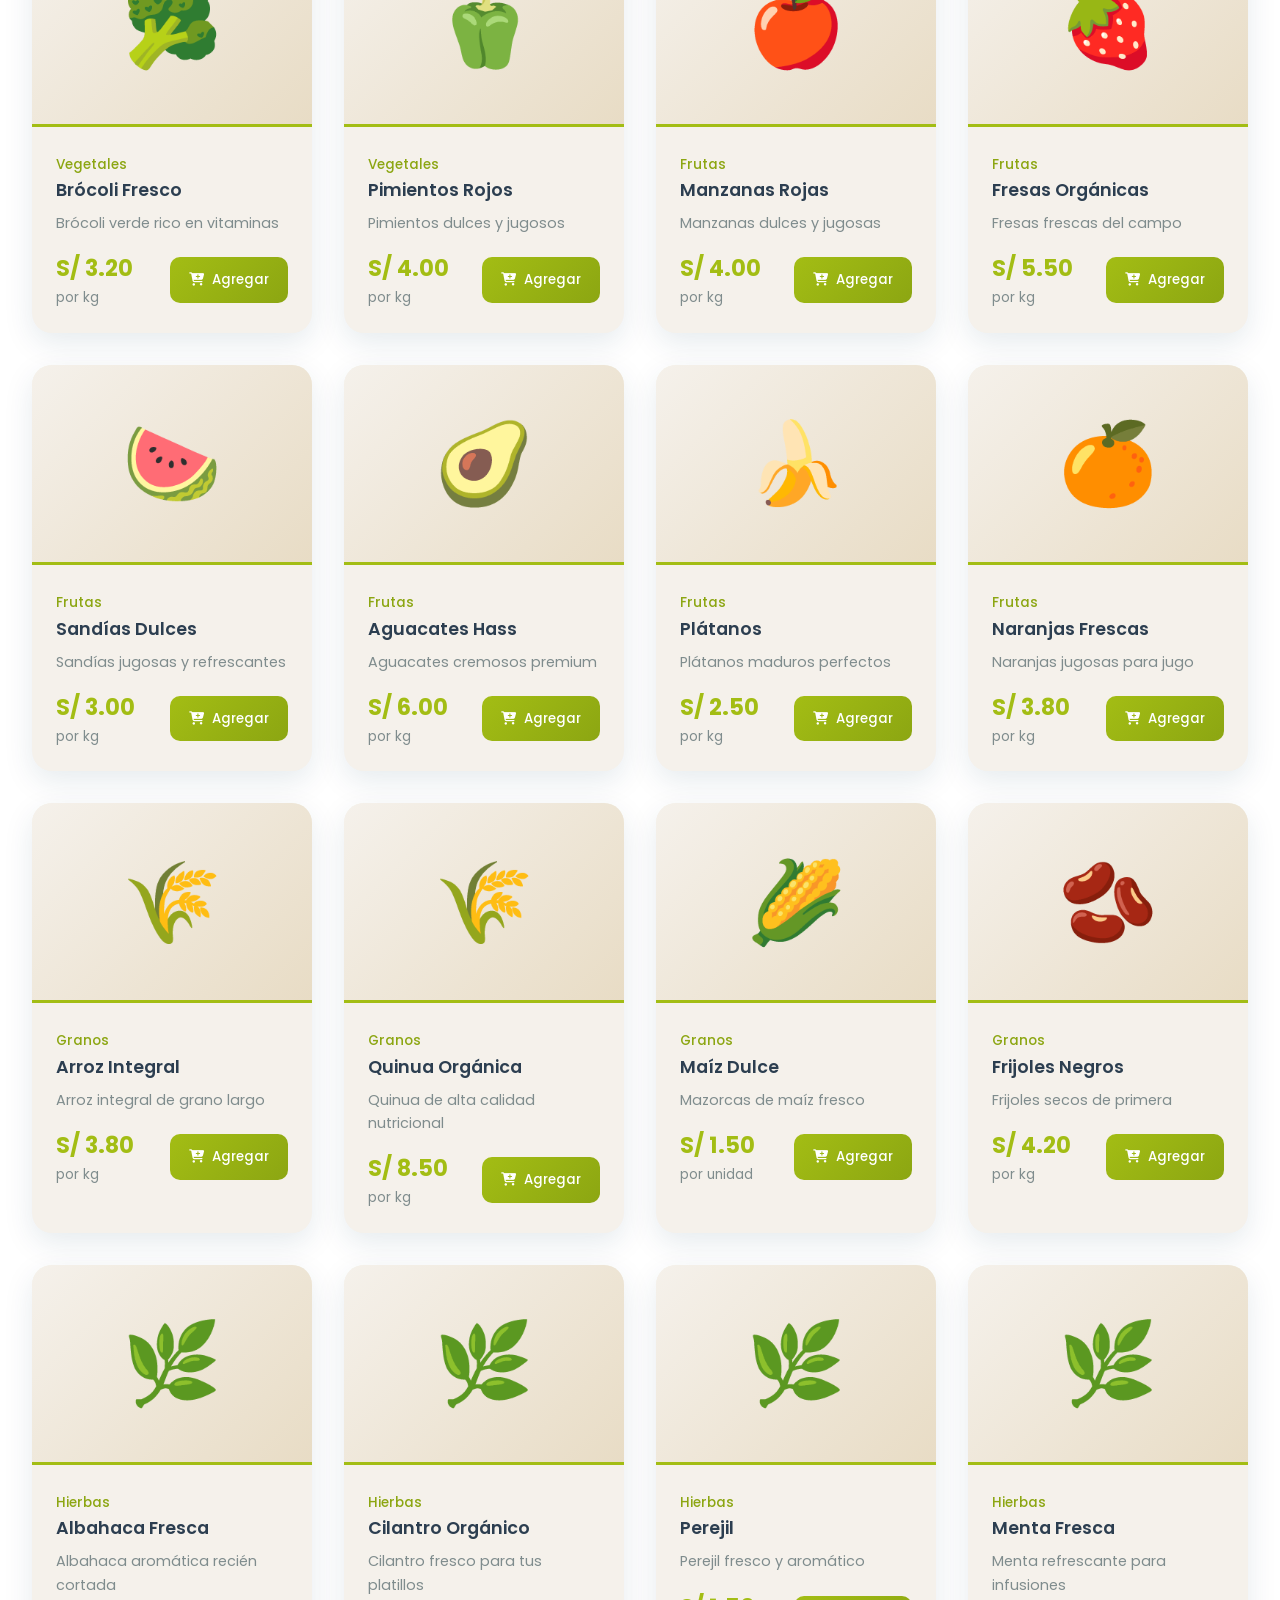
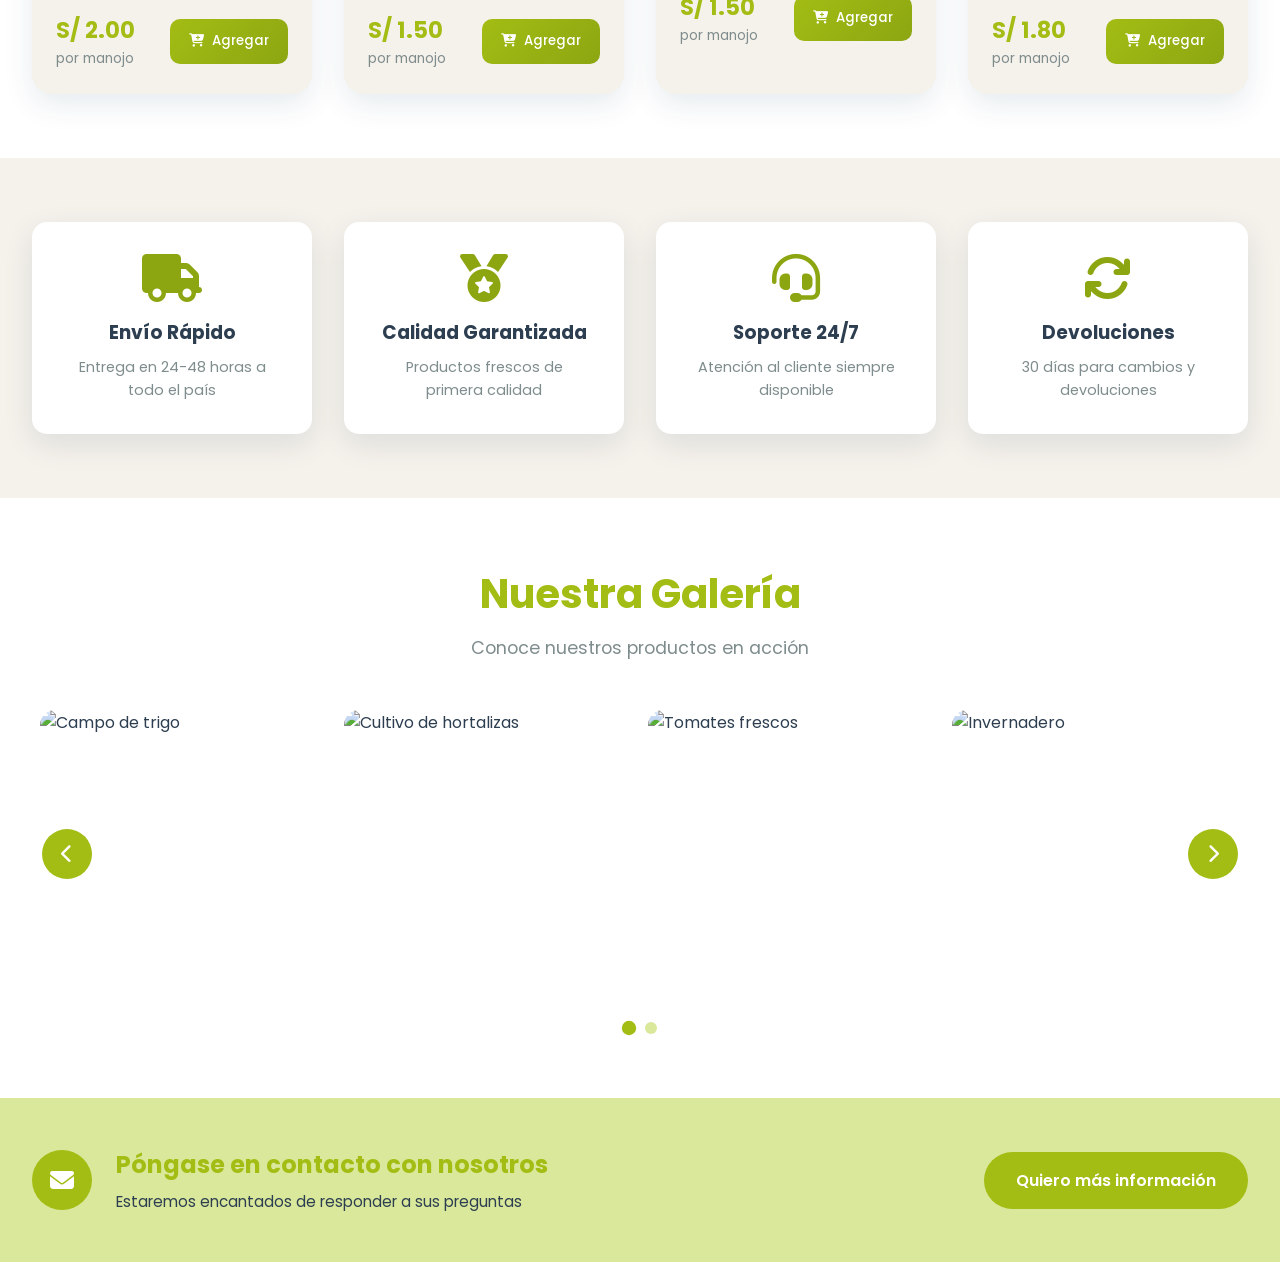
==== commit 0d0f5ede: "Cambiar moneda de dólares a soles peruanos Cambios realizados: - Todos los precios de productos ahor" ====
--- a/index.html
+++ b/index.html
@@ -262,7 +262,7 @@
         <div class="cart-footer">
             <div class="cart-total">
                 <span>Total:</span>
-                <span id="cartTotal">$0.00</span>
+                <span id="cartTotal">S/ 0.00</span>
             </div>
             <button class="checkout-btn" onclick="checkout()">
                 <i class="fas fa-credit-card"></i> Proceder al Pago
